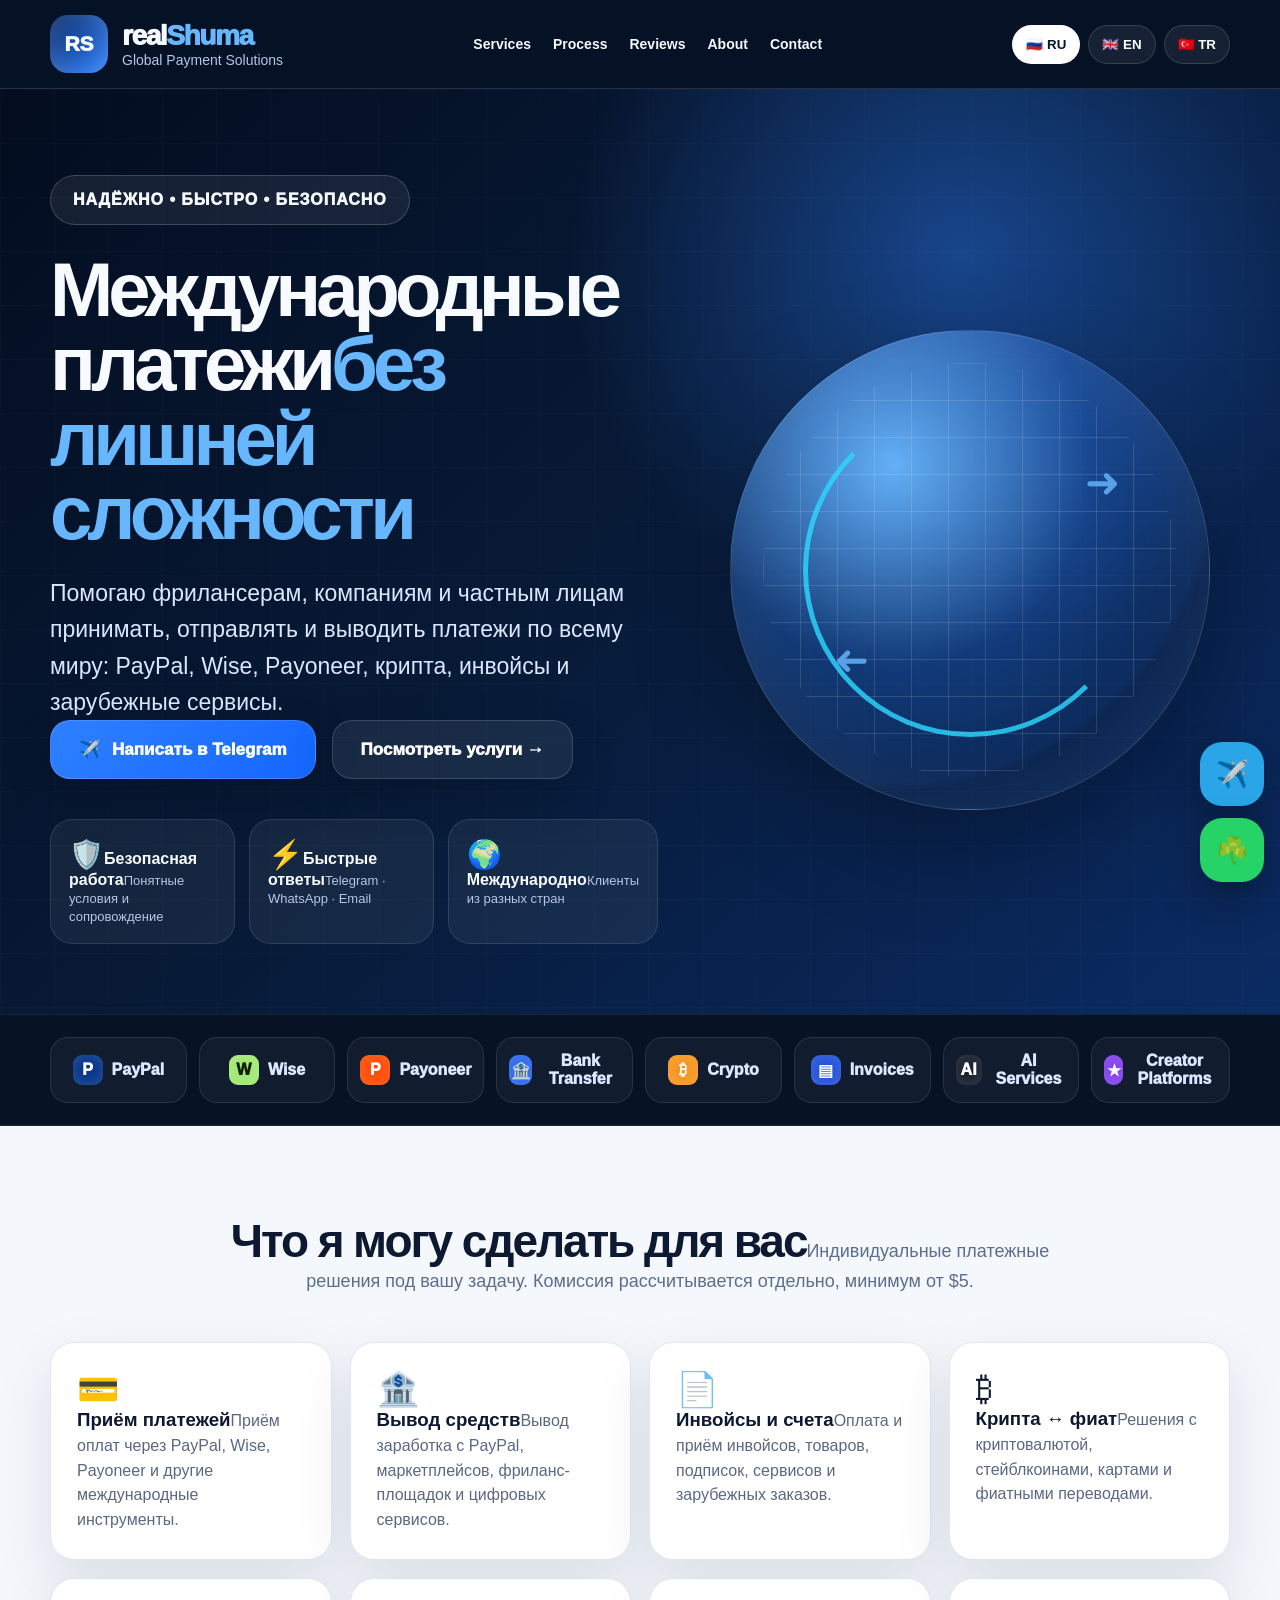
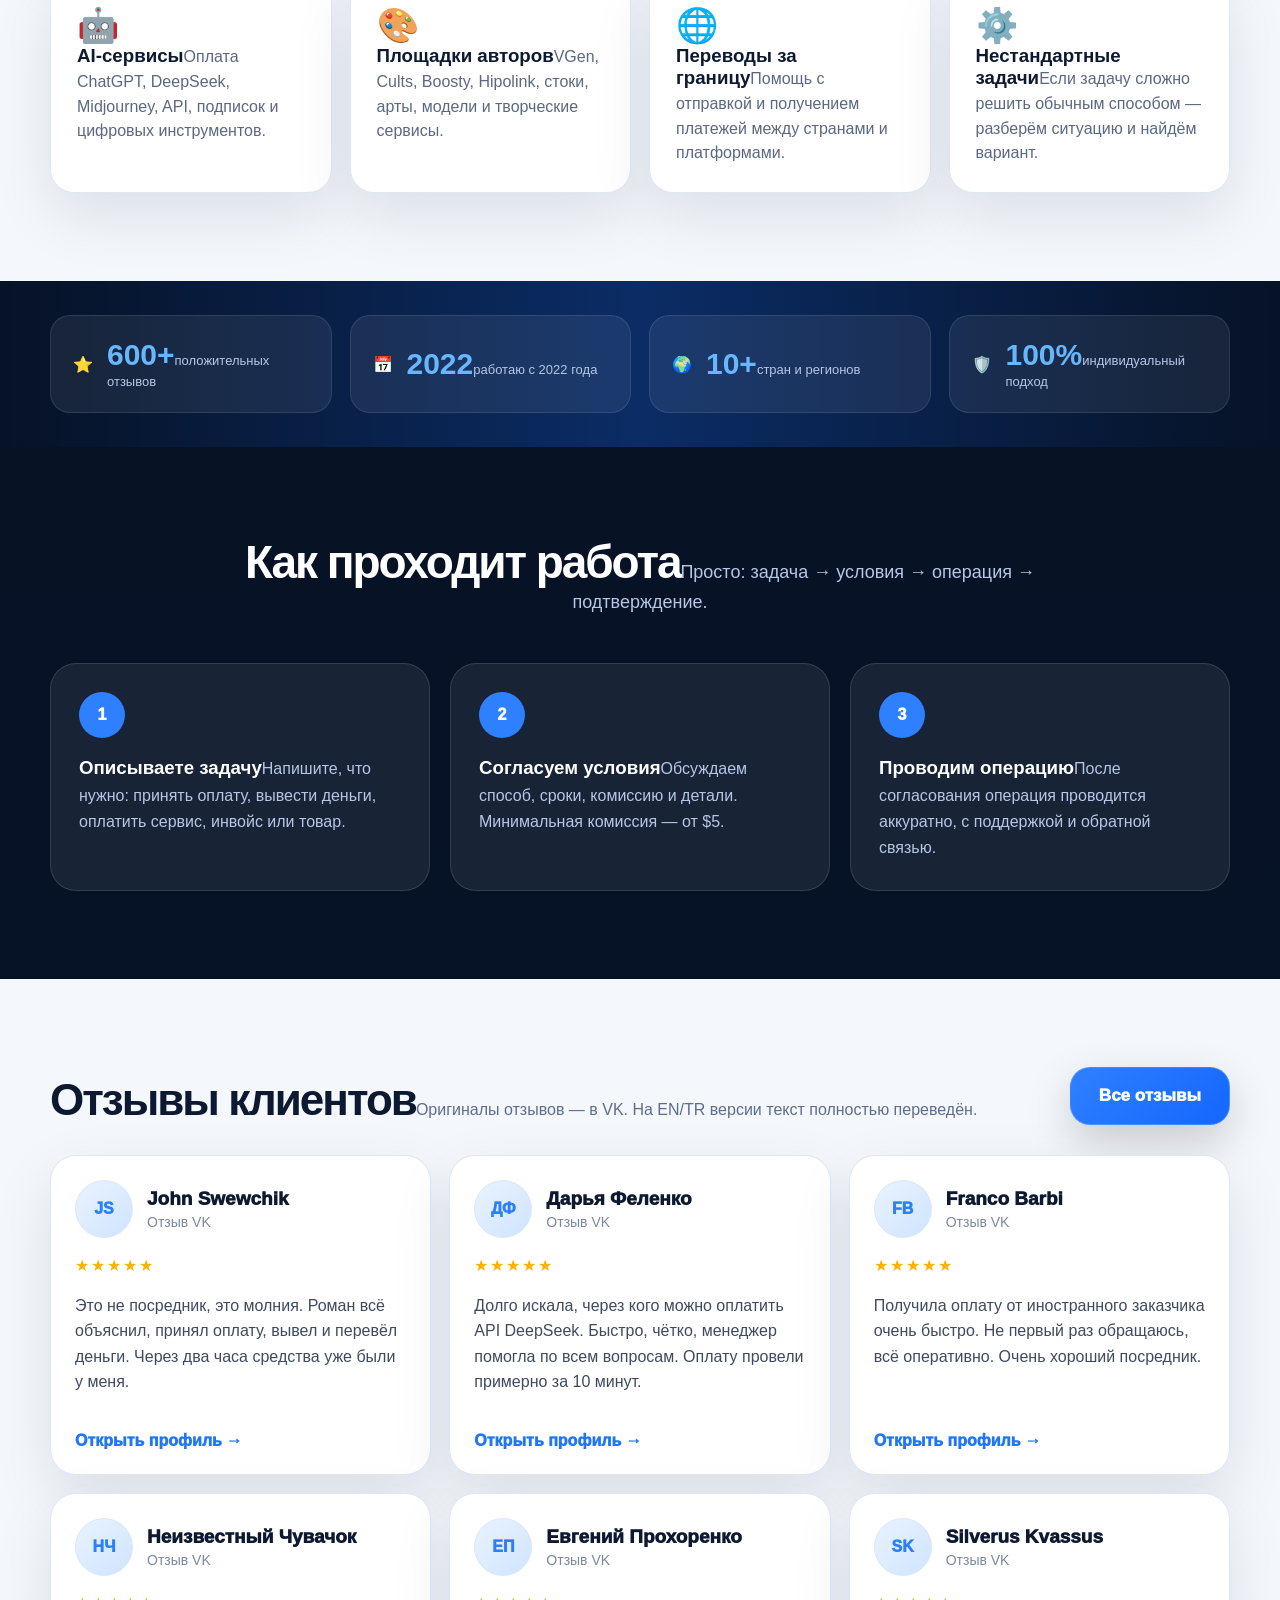
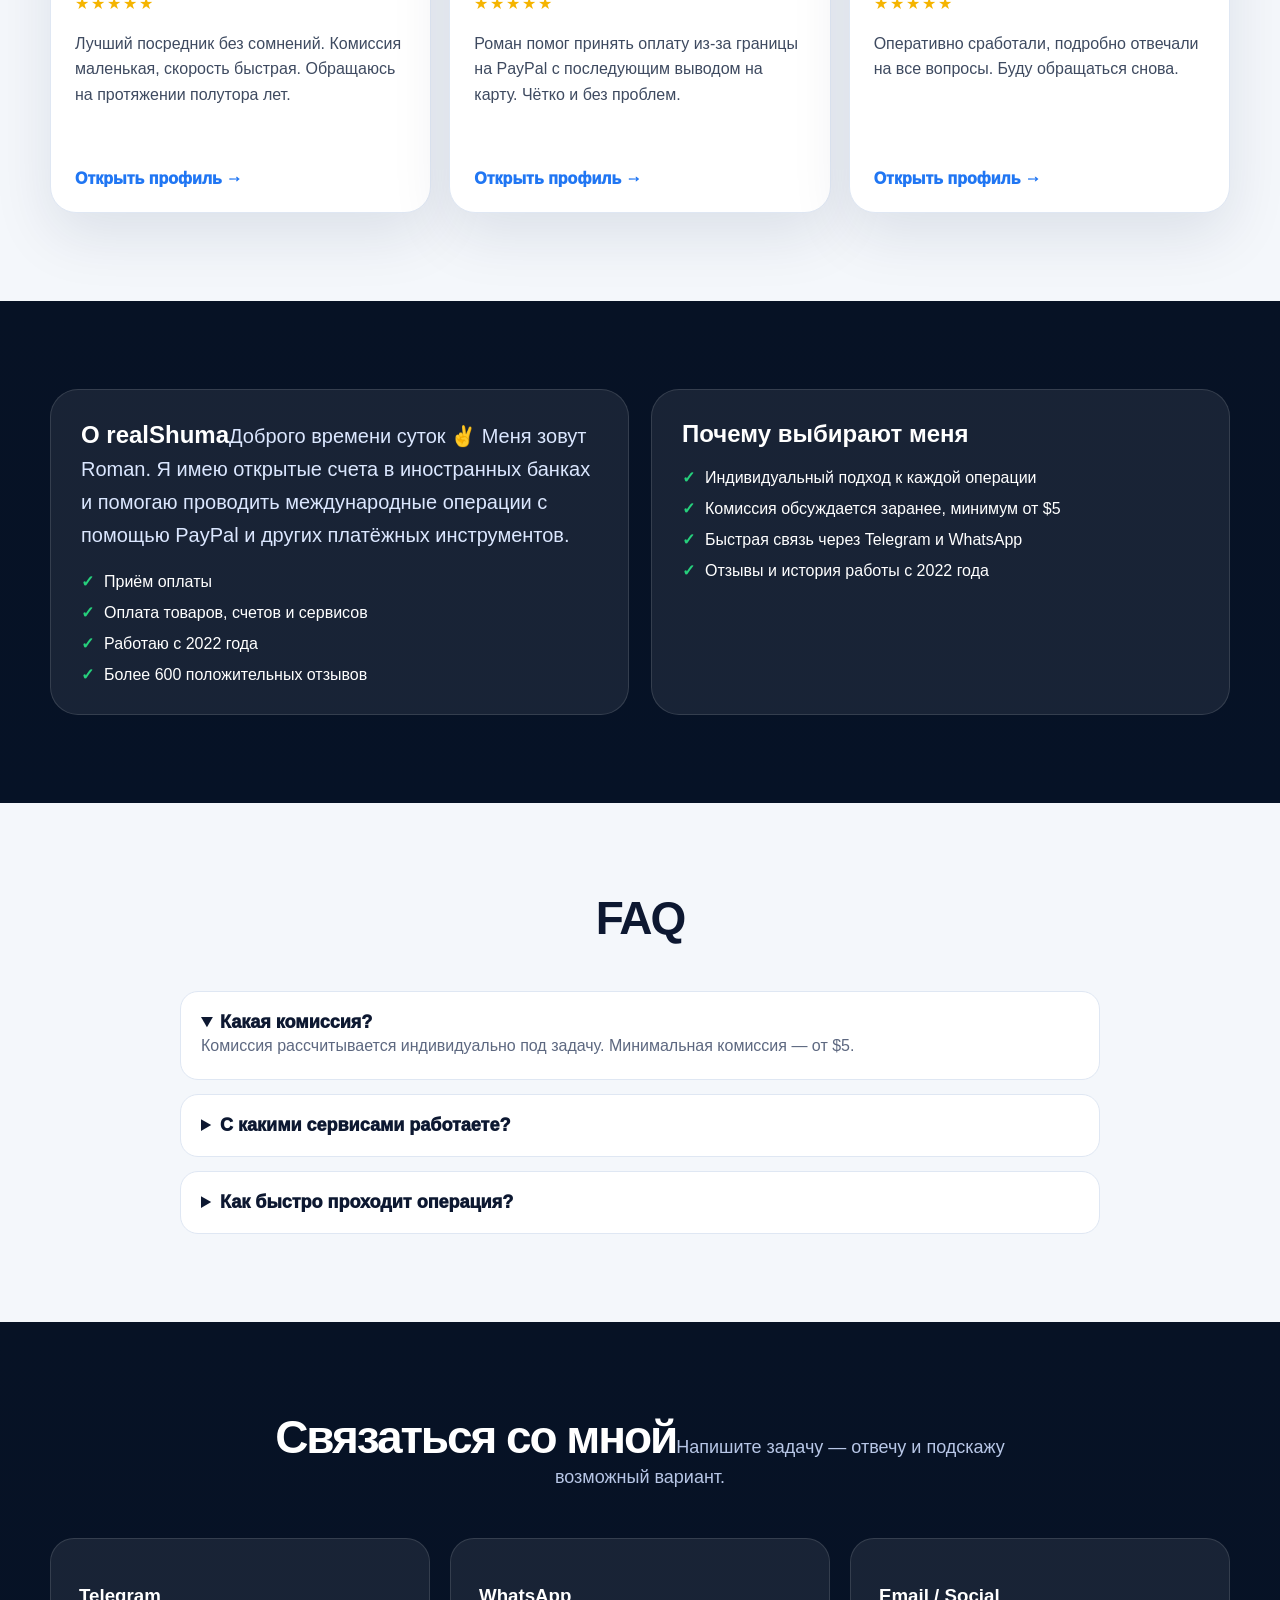
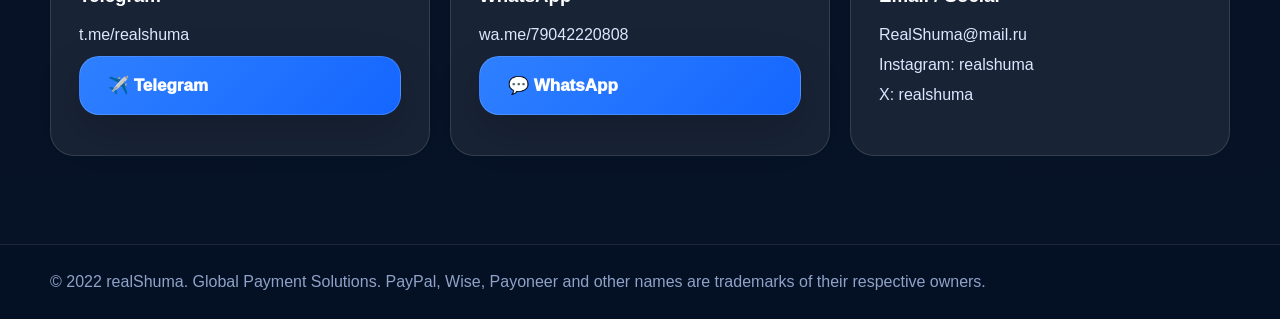
==== index.html @ 3354f441 "Update index.html" ====
<!DOCTYPE html>
<html lang="ru">
<head>
<meta charset="UTF-8">
<meta name="viewport" content="width=device-width, initial-scale=1.0">
<title>realShuma — Global Payment Solutions</title>
<meta name="description" content="realShuma — международные платежные решения: PayPal, Wise, Payoneer, крипта, инвойсы, оплата зарубежных сервисов и вывод средств. Работаю с 2022 года. 600+ отзывов.">
<meta name="keywords" content="PayPal посредник, вывод PayPal, PayPal Россия, PayPal СНГ, оплатить PayPal, Wise, Payoneer, realShuma, международные платежи">
<meta name="robots" content="index, follow">
<link rel="canonical" href="https://realshuma.com/">
<meta property="og:title" content="realShuma — Global Payment Solutions">
<meta property="og:description" content="PayPal, Wise, Payoneer, crypto, invoices and international digital payments. Since 2022. 600+ reviews.">
<meta property="og:type" content="website">
<meta property="og:url" content="https://realshuma.com/">
<meta name="theme-color" content="#061226">
<style>
:root{--bg:#061226;--bg2:#071a36;--blue:#2f80ff;--blue2:#67b7ff;--text:#f7fbff;--muted:#b7c6e6;--paper:#f4f7fb;--ink:#0d1831;--line:rgba(255,255,255,.13);--line2:#dfe7f3;--shadow:0 26px 90px rgba(0,0,0,.32);--max:1180px}
*{box-sizing:border-box}html{scroll-behavior:smooth}body{margin:0;font-family:Arial,Helvetica,sans-serif;background:var(--bg);color:var(--text)}a{text-decoration:none;color:inherit}.container{width:min(var(--max),calc(100% - 40px));margin:auto}
[data-lang]{display:none!important}body.lang-ru [data-lang=ru],body.lang-en [data-lang=en],body.lang-tr [data-lang=tr]{display:initial!important}
.site-header{position:sticky;top:0;z-index:20;background:rgba(6,18,38,.94);backdrop-filter:blur(18px);border-bottom:1px solid var(--line)}.nav{height:88px;display:flex;align-items:center;justify-content:space-between;gap:16px}.brand{display:flex;align-items:center;gap:14px}.mark{width:58px;height:58px;border-radius:18px;background:linear-gradient(135deg,#082a68,#2f80ff);display:grid;place-items:center;font-weight:950;font-size:21px;box-shadow:inset 0 0 24px rgba(255,255,255,.18)}.brand-name{font-size:28px;font-weight:950;letter-spacing:-.05em}.brand-name span{color:var(--blue2)}.brand-sub{font-size:14px;color:var(--muted)}.nav-links{display:flex;gap:22px;font-size:14px;font-weight:800}.nav-links a:hover{color:var(--blue2)}.lang{display:flex;gap:8px}.lang button{border:1px solid var(--line);background:rgba(255,255,255,.07);color:white;border-radius:999px;padding:11px 13px;font-weight:900;cursor:pointer}.lang button.active{background:white;color:#08142d}
.hero{position:relative;overflow:hidden;background:radial-gradient(circle at 75% 18%,rgba(47,128,255,.42),transparent 32%),linear-gradient(135deg,#040d20,#071a36 48%,#0a2b63)}.hero:before{content:"";position:absolute;inset:0;background-image:linear-gradient(rgba(255,255,255,.045) 1px,transparent 1px),linear-gradient(90deg,rgba(255,255,255,.045) 1px,transparent 1px);background-size:54px 54px;opacity:.45}.hero-grid{position:relative;display:grid;grid-template-columns:1.08fr .92fr;gap:54px;align-items:center;min-height:720px;padding:86px 0 70px}.pill{display:inline-flex;border:1px solid rgba(255,255,255,.18);background:rgba(255,255,255,.07);border-radius:999px;padding:15px 22px;font-weight:950;letter-spacing:.06em;text-transform:uppercase}.hero h1{font-size:76px;line-height:.98;letter-spacing:-.065em;margin:28px 0 24px}.accent{display:block;color:var(--blue2)}.lead{font-size:23px;line-height:1.58;color:#dce7ff;margin:0 0 34px;max-width:690px}.actions{display:flex;gap:16px;flex-wrap:wrap}.btn{display:inline-flex;align-items:center;justify-content:center;gap:12px;border-radius:20px;padding:18px 28px;font-weight:950;font-size:17px;border:1px solid rgba(255,255,255,.15);box-shadow:0 16px 44px rgba(0,0,0,.18)}.btn.primary{background:linear-gradient(135deg,#2f80ff,#1466ff);color:white}.btn.ghost{background:rgba(255,255,255,.07);color:white}.trust-row{display:grid;grid-template-columns:repeat(3,1fr);gap:14px;margin-top:40px}.trust{padding:18px;border-radius:22px;background:rgba(255,255,255,.06);border:1px solid rgba(255,255,255,.11)}.trust i{font-style:normal;font-size:28px}.trust b{display:block;margin:9px 0 4px}.trust span{font-size:13px;color:var(--muted)}
.hero-visual{position:relative;min-height:500px}.globe{position:absolute;right:20px;top:20px;width:480px;height:480px;border-radius:50%;background:radial-gradient(circle at 34% 28%,rgba(105,183,255,.95),rgba(47,128,255,.28) 43%,rgba(47,128,255,.08) 68%,transparent 70%);border:1px solid rgba(255,255,255,.16);box-shadow:inset 0 0 90px rgba(255,255,255,.08),0 34px 100px rgba(0,0,0,.28);animation:float 5s ease-in-out infinite}.globe:before{content:"";position:absolute;inset:32px;border-radius:50%;background-image:linear-gradient(rgba(255,255,255,.13) 1px,transparent 1px),linear-gradient(90deg,rgba(255,255,255,.13) 1px,transparent 1px);background-size:37px 37px;clip-path:circle(50%)}.orbit{position:absolute;inset:72px;border-radius:50%;border:5px solid transparent;border-bottom-color:#2dd7ff;border-left-color:#2dd7ff;opacity:.82;animation:spin 10s linear infinite}.orbit:before,.orbit:after{content:"➜";position:absolute;color:var(--blue2);font-size:42px}.orbit:before{right:12px;top:50px}.orbit:after{left:26px;bottom:45px;transform:rotate(180deg)}@keyframes float{50%{transform:translateY(-14px)}}@keyframes spin{to{transform:rotate(360deg)}}
.logo-strip{background:#071225;border-top:1px solid rgba(255,255,255,.08);border-bottom:1px solid rgba(255,255,255,.08)}.logos{display:grid;grid-template-columns:repeat(8,1fr);gap:12px;padding:22px 0}.logo-pill{border:1px solid rgba(255,255,255,.1);background:rgba(255,255,255,.045);border-radius:18px;padding:14px 12px;text-align:center;font-weight:950;color:#dbe8ff;display:flex;align-items:center;justify-content:center;gap:9px;min-height:58px}.svc-logo{width:30px;height:30px;border-radius:9px;display:grid;place-items:center;font-weight:950;font-size:16px;color:white;box-shadow:inset 0 0 18px rgba(255,255,255,.18)}.paypal{background:#003087}.wise{background:#9fe870;color:#10220b}.payoneer{background:#ff4800}.bank{background:#2563eb}.crypto{background:#f7931a}.invoice{background:#1d4ed8}.ai{background:#111827}.creator{background:#7c3aed}
.section{padding:88px 0;background:var(--paper);color:var(--ink)}.section.dark{background:linear-gradient(180deg,#071225,#061226);color:white}.head{text-align:center;max-width:820px;margin:0 auto 46px}.head h2{font-size:46px;letter-spacing:-.045em;margin:0 0 12px}.head p{font-size:18px;color:#5d6d8f;margin:0;line-height:1.55}.dark .head p{color:var(--muted)}.services{display:grid;grid-template-columns:repeat(4,1fr);gap:18px}.service{background:white;border:1px solid var(--line2);border-radius:24px;padding:26px;box-shadow:0 22px 60px rgba(12,30,70,.10)}.service .icon{font-size:34px}.service h3{margin:18px 0 10px}.service p{color:#5b6882;line-height:1.55;margin:0}
.stats{background:linear-gradient(90deg,#061226,#0b2c65,#061226);padding:34px 0}.stats-grid{display:grid;grid-template-columns:repeat(4,1fr);gap:18px}.stat{display:flex;gap:14px;align-items:center;border:1px solid rgba(255,255,255,.1);background:rgba(255,255,255,.07);border-radius:20px;padding:22px}.stat b{font-size:30px;color:var(--blue2)}.stat span{display:block;color:var(--muted);font-size:13px}
.process{display:grid;grid-template-columns:repeat(3,1fr);gap:20px}.dark-card{background:rgba(255,255,255,.075);border:1px solid rgba(255,255,255,.12);border-radius:26px;padding:28px}.dark-card p{color:var(--muted);line-height:1.65}.num{display:grid;place-items:center;width:46px;height:46px;border-radius:50%;background:var(--blue);font-weight:950;margin-bottom:18px}
.reviews-top{display:flex;justify-content:space-between;align-items:flex-end;gap:18px;margin-bottom:30px}.reviews-top h2{font-size:44px;margin:0;letter-spacing:-.045em}.reviews-top p{margin:8px 0 0;color:#5d6d8f}.reviews-grid{display:grid;grid-template-columns:repeat(3,1fr);gap:18px}.review{background:white;border:1px solid var(--line2);border-radius:26px;padding:24px;box-shadow:0 22px 60px rgba(12,30,70,.10);display:flex;flex-direction:column;min-height:320px}.review-top{display:flex;gap:14px;align-items:center}.avatar{width:58px;height:58px;border-radius:50%;background:linear-gradient(135deg,#eaf3ff,#cfe4ff);border:1px solid #dbe8fa;display:grid;place-items:center;color:#2b80f7;font-weight:950}.r-name{font-weight:950;font-size:19px}.r-source{color:#7b88a3;font-size:14px;margin-top:4px}.stars{color:#f5b400;letter-spacing:2px;margin:18px 0}.review p{color:#3e4a60;line-height:1.6;margin:0 0 20px;font-size:16px}.review a{margin-top:auto;color:#2076f3;font-weight:950}
.about-grid{display:grid;grid-template-columns:1fr 1fr;gap:22px}.about-card{background:rgba(255,255,255,.075);border:1px solid rgba(255,255,255,.12);border-radius:28px;padding:30px}.quote{font-size:20px;line-height:1.65;color:#dbe7ff}.checks{display:grid;gap:12px;margin-top:20px}.checks div:before{content:"✓";color:#26d07c;font-weight:950;margin-right:10px}.faq{display:grid;gap:14px;max-width:920px;margin:auto}.faq details{background:white;border:1px solid var(--line2);border-radius:18px;padding:20px}.faq summary{font-weight:950;font-size:18px;cursor:pointer}.faq p{color:#5d6880;line-height:1.62}.contact-grid{display:grid;grid-template-columns:repeat(3,1fr);gap:20px}.contact-card{background:rgba(255,255,255,.075);border:1px solid rgba(255,255,255,.12);border-radius:24px;padding:28px}.contact-card a{display:block;color:#dbe7ff;margin:12px 0}footer{background:#041024;border-top:1px solid rgba(255,255,255,.1);padding:28px 0;color:#90a2c7}.float{position:fixed;right:16px;bottom:18px;z-index:80;display:grid;gap:12px}.float a{width:64px;height:64px;border-radius:22px;display:grid;place-items:center;font-size:26px;box-shadow:0 18px 44px rgba(0,0,0,.32)}.float .tg{background:#2aa5e8}.float .wa{background:#25d366}
@media(max-width:1000px){.nav-links{display:none}.hero-grid{grid-template-columns:1fr;min-height:auto}.hero-visual{min-height:450px}.globe{left:50%;right:auto;transform:translateX(-50%);width:410px;height:410px}.logos{grid-template-columns:repeat(2,1fr)}.services{grid-template-columns:repeat(2,1fr)}.reviews-grid{grid-template-columns:repeat(2,1fr)}.stats-grid,.process,.about-grid,.contact-grid{grid-template-columns:1fr}}
@media(max-width:620px){.container{width:min(100% - 28px,var(--max))}.brand-name{font-size:24px}.brand-sub{font-size:13px}.mark{width:52px;height:52px}.lang button{padding:10px 9px}.hero h1{font-size:50px}.lead{font-size:20px}.actions{display:grid}.btn{width:100%}.trust-row{grid-template-columns:1fr}.hero-visual{min-height:380px}.globe{width:340px;height:340px}.services,.reviews-grid{grid-template-columns:1fr}.head h2,.reviews-top h2{font-size:36px}.reviews-top{display:block}.section{padding:66px 0}.float a{width:58px;height:58px}.logos{grid-template-columns:1fr}}
</style>
</head>
<body class="lang-ru">
<header class="site-header"><div class="container nav"><a class="brand" href="#home"><div class="mark">RS</div><div><div class="brand-name">real<span>Shuma</span></div><div class="brand-sub">Global Payment Solutions</div></div></a><nav class="nav-links"><a href="#services">Services</a><a href="#process">Process</a><a href="#reviews">Reviews</a><a href="#about">About</a><a href="#contact">Contact</a></nav><div class="lang"><button id="lang-ru" onclick="setLang('ru')">🇷🇺 RU</button><button id="lang-en" onclick="setLang('en')">🇬🇧 EN</button><button id="lang-tr" onclick="setLang('tr')">🇹🇷 TR</button></div></div></header>
<main id="home">
<section class="hero"><div class="container hero-grid"><div><div class="pill"><span data-lang="ru">Надёжно • быстро • безопасно</span><span data-lang="en">Reliable • fast • secure</span><span data-lang="tr">Güvenilir • hızlı • güvenli</span></div><h1><span data-lang="ru">Международные платежи</span><span data-lang="en">Global payments</span><span data-lang="tr">Global ödemeler</span><span class="accent" data-lang="ru">без лишней сложности</span><span class="accent" data-lang="en">made simple</span><span class="accent" data-lang="tr">daha kolay</span></h1><p class="lead" data-lang="ru">Помогаю фрилансерам, компаниям и частным лицам принимать, отправлять и выводить платежи по всему миру: PayPal, Wise, Payoneer, крипта, инвойсы и зарубежные сервисы.</p><p class="lead" data-lang="en">I help freelancers, businesses and individuals receive, send and withdraw payments worldwide: PayPal, Wise, Payoneer, crypto, invoices and international digital services.</p><p class="lead" data-lang="tr">Freelancerlar, şirketler ve bireyler için global ödeme çözümleri: PayPal, Wise, Payoneer, kripto, faturalar ve uluslararası servisler.</p><div class="actions"><a class="btn primary" href="https://t.me/realshuma" target="_blank">✈️ <span data-lang="ru">Написать в Telegram</span><span data-lang="en">Contact on Telegram</span><span data-lang="tr">Telegram ile yaz</span></a><a class="btn ghost" href="#services"><span data-lang="ru">Посмотреть услуги →</span><span data-lang="en">View services →</span><span data-lang="tr">Hizmetleri gör →</span></a></div><div class="trust-row"><div class="trust"><i>🛡️</i><b data-lang="ru">Безопасная работа</b><b data-lang="en">Secure workflow</b><b data-lang="tr">Güvenli süreç</b><span data-lang="ru">Понятные условия и сопровождение</span><span data-lang="en">Clear terms and reliable communication</span><span data-lang="tr">Net şartlar ve güvenilir iletişim</span></div><div class="trust"><i>⚡</i><b data-lang="ru">Быстрые ответы</b><b data-lang="en">Fast replies</b><b data-lang="tr">Hızlı yanıt</b><span>Telegram · WhatsApp · Email</span></div><div class="trust"><i>🌍</i><b data-lang="ru">Международно</b><b data-lang="en">Worldwide</b><b data-lang="tr">Global</b><span data-lang="ru">Клиенты из разных стран</span><span data-lang="en">Clients from different countries</span><span data-lang="tr">Farklı ülkelerden müşteriler</span></div></div></div><div class="hero-visual"><div class="globe"><div class="orbit"></div></div></div></div></section>
<section class="logo-strip"><div class="container logos"><div class="logo-pill"><span class="svc-logo paypal">P</span>PayPal</div><div class="logo-pill"><span class="svc-logo wise">W</span>Wise</div><div class="logo-pill"><span class="svc-logo payoneer">P</span>Payoneer</div><div class="logo-pill"><span class="svc-logo bank">🏦</span>Bank Transfer</div><div class="logo-pill"><span class="svc-logo crypto">₿</span>Crypto</div><div class="logo-pill"><span class="svc-logo invoice">▤</span>Invoices</div><div class="logo-pill"><span class="svc-logo ai">AI</span>AI Services</div><div class="logo-pill"><span class="svc-logo creator">★</span>Creator Platforms</div></div></section>
<section class="section" id="services"><div class="container"><div class="head"><h2 data-lang="ru">Что я могу сделать для вас</h2><h2 data-lang="en">What I can do for you</h2><h2 data-lang="tr">Sizin için neler yapabilirim</h2><p data-lang="ru">Индивидуальные платежные решения под вашу задачу. Комиссия рассчитывается отдельно, минимум от $5.</p><p data-lang="en">Custom payment solutions for your task. The fee is individual, minimum from $5.</p><p data-lang="tr">İhtiyacınıza göre ödeme çözümleri. Komisyon kişisel, minimum $5.</p></div><div class="services">
<div class="service"><div class="icon">💳</div><h3 data-lang="ru">Приём платежей</h3><h3 data-lang="en">Receive payments</h3><h3 data-lang="tr">Ödeme alma</h3><p data-lang="ru">Приём оплат через PayPal, Wise, Payoneer и другие международные инструменты.</p><p data-lang="en">Receive payments via PayPal, Wise, Payoneer and other international tools.</p><p data-lang="tr">PayPal, Wise, Payoneer ve diğer uluslararası araçlarla ödeme alma.</p></div>
<div class="service"><div class="icon">🏦</div><h3 data-lang="ru">Вывод средств</h3><h3 data-lang="en">Withdraw funds</h3><h3 data-lang="tr">Para çekme</h3><p data-lang="ru">Вывод заработка с PayPal, маркетплейсов, фриланс-площадок и цифровых сервисов.</p><p data-lang="en">Withdraw funds from PayPal, marketplaces, freelance platforms and digital services.</p><p data-lang="tr">PayPal, pazar yerleri, freelance platformları ve dijital servislerden para çekme.</p></div>
<div class="service"><div class="icon">📄</div><h3 data-lang="ru">Инвойсы и счета</h3><h3 data-lang="en">Invoices</h3><h3 data-lang="tr">Faturalar</h3><p data-lang="ru">Оплата и приём инвойсов, товаров, подписок, сервисов и зарубежных заказов.</p><p data-lang="en">Pay and receive invoices, goods, subscriptions, services and foreign orders.</p><p data-lang="tr">Fatura, ürün, abonelik, servis ve yurtdışı sipariş ödemeleri.</p></div>
<div class="service"><div class="icon">₿</div><h3 data-lang="ru">Крипта ↔ фиат</h3><h3 data-lang="en">Crypto ↔ fiat</h3><h3 data-lang="tr">Kripto ↔ fiat</h3><p data-lang="ru">Решения с криптовалютой, стейблкоинами, картами и фиатными переводами.</p><p data-lang="en">Solutions with crypto, stablecoins, cards and fiat transfers.</p><p data-lang="tr">Kripto, stablecoin, kart ve fiat transfer çözümleri.</p></div>
<div class="service"><div class="icon">🤖</div><h3 data-lang="ru">AI-сервисы</h3><h3 data-lang="en">AI services</h3><h3 data-lang="tr">AI servisleri</h3><p data-lang="ru">Оплата ChatGPT, DeepSeek, Midjourney, API, подписок и цифровых инструментов.</p><p data-lang="en">Payments for ChatGPT, DeepSeek, Midjourney, APIs, subscriptions and digital tools.</p><p data-lang="tr">ChatGPT, DeepSeek, Midjourney, API ve dijital abonelik ödemeleri.</p></div>
<div class="service"><div class="icon">🎨</div><h3 data-lang="ru">Площадки авторов</h3><h3 data-lang="en">Creator platforms</h3><h3 data-lang="tr">İçerik platformları</h3><p data-lang="ru">VGen, Cults, Boosty, Hipolink, стоки, арты, модели и творческие сервисы.</p><p data-lang="en">VGen, Cults, Boosty, Hipolink, stock platforms, art, models and creator services.</p><p data-lang="tr">VGen, Cults, Boosty, Hipolink, stok, sanat ve içerik platformları.</p></div>
<div class="service"><div class="icon">🌐</div><h3 data-lang="ru">Переводы за границу</h3><h3 data-lang="en">Cross-border transfers</h3><h3 data-lang="tr">Uluslararası transfer</h3><p data-lang="ru">Помощь с отправкой и получением платежей между странами и платформами.</p><p data-lang="en">Help sending and receiving payments between countries and platforms.</p><p data-lang="tr">Ülkeler ve platformlar arasında ödeme gönderme ve alma desteği.</p></div>
<div class="service"><div class="icon">⚙️</div><h3 data-lang="ru">Нестандартные задачи</h3><h3 data-lang="en">Custom tasks</h3><h3 data-lang="tr">Özel işler</h3><p data-lang="ru">Если задачу сложно решить обычным способом — разберём ситуацию и найдём вариант.</p><p data-lang="en">If the task is not standard, we review the situation and find a suitable option.</p><p data-lang="tr">Standart olmayan durumları inceler ve uygun çözüm buluruz.</p></div>
</div></div></section>
<section class="stats"><div class="container stats-grid"><div class="stat">⭐<div><b>600+</b><span data-lang="ru">положительных отзывов</span><span data-lang="en">positive reviews</span><span data-lang="tr">olumlu yorum</span></div></div><div class="stat">📅<div><b>2022</b><span data-lang="ru">работаю с 2022 года</span><span data-lang="en">working since 2022</span><span data-lang="tr">2022'den beri</span></div></div><div class="stat">🌍<div><b>10+</b><span data-lang="ru">стран и регионов</span><span data-lang="en">countries and regions</span><span data-lang="tr">ülke ve bölge</span></div></div><div class="stat">🛡️<div><b>100%</b><span data-lang="ru">индивидуальный подход</span><span data-lang="en">individual approach</span><span data-lang="tr">kişisel yaklaşım</span></div></div></div></section>
<section class="section dark" id="process"><div class="container"><div class="head"><h2 data-lang="ru">Как проходит работа</h2><h2 data-lang="en">How it works</h2><h2 data-lang="tr">Nasıl çalışır</h2><p data-lang="ru">Просто: задача → условия → операция → подтверждение.</p><p data-lang="en">Simple: task → terms → operation → confirmation.</p><p data-lang="tr">Basit: ihtiyaç → şartlar → işlem → onay.</p></div><div class="process"><div class="dark-card"><div class="num">1</div><h3 data-lang="ru">Описываете задачу</h3><h3 data-lang="en">Describe the task</h3><h3 data-lang="tr">İhtiyacı anlatın</h3><p data-lang="ru">Напишите, что нужно: принять оплату, вывести деньги, оплатить сервис, инвойс или товар.</p><p data-lang="en">Tell what you need: receive payment, withdraw funds, pay for a service, invoice or product.</p><p data-lang="tr">Ödeme alma, para çekme, servis, fatura veya ürün ödeme ihtiyacınızı yazın.</p></div><div class="dark-card"><div class="num">2</div><h3 data-lang="ru">Согласуем условия</h3><h3 data-lang="en">Agree on terms</h3><h3 data-lang="tr">Şartları netleştirelim</h3><p data-lang="ru">Обсуждаем способ, сроки, комиссию и детали. Минимальная комиссия — от $5.</p><p data-lang="en">We discuss the method, timing, fee and details. Minimum fee starts from $5.</p><p data-lang="tr">Yöntem, süre, komisyon ve detaylar konuşulur. Minimum komisyon $5.</p></div><div class="dark-card"><div class="num">3</div><h3 data-lang="ru">Проводим операцию</h3><h3 data-lang="en">Complete the operation</h3><h3 data-lang="tr">İşlem tamamlanır</h3><p data-lang="ru">После согласования операция проводится аккуратно, с поддержкой и обратной связью.</p><p data-lang="en">After confirmation, the operation is completed carefully with support and updates.</p><p data-lang="tr">Onaydan sonra işlem destek ve bilgilendirme ile tamamlanır.</p></div></div></div></section>
<section class="section" id="reviews"><div class="container"><div class="reviews-top"><div><h2 data-lang="ru">Отзывы клиентов</h2><h2 data-lang="en">Client reviews</h2><h2 data-lang="tr">Müşteri yorumları</h2><p data-lang="ru">Оригиналы отзывов — в VK. На EN/TR версии текст полностью переведён.</p><p data-lang="en">Original reviews are on VK. The text is fully translated here.</p><p data-lang="tr">Orijinal yorumlar VK'da. Metin burada tamamen çevrilmiştir.</p></div><a class="btn primary" href="https://vk.ru/wall238360364_2827" target="_blank"><span data-lang="ru">Все отзывы</span><span data-lang="en">All reviews</span><span data-lang="tr">Tüm yorumlar</span></a></div><div class="reviews-grid">
<article class="review"><div class="review-top"><div class="avatar">JS</div><div><div class="r-name">John Swewchik</div><div class="r-source"><span data-lang="ru">Отзыв VK</span><span data-lang="en">VK review</span><span data-lang="tr">VK yorumu</span></div></div></div><div class="stars">★★★★★</div><p data-lang="ru">Это не посредник, это молния. Роман всё объяснил, принял оплату, вывел и перевёл деньги. Через два часа средства уже были у меня.</p><p data-lang="en">This is not just a payment partner — this is lightning-fast. Roman explained everything, received the payment, withdrew it and transferred the money. In two hours the funds were already with me.</p><p data-lang="tr">Bu sadece bir ödeme aracısı değil — gerçekten yıldırım gibi hızlı. Roman her şeyi açıkladı, ödemeyi aldı, çekti ve gönderdi. İki saat içinde para bendeydi.</p><a href="https://vk.ru/suwawowudattu" target="_blank"><span data-lang="ru">Открыть профиль →</span><span data-lang="en">Open profile →</span><span data-lang="tr">Profili aç →</span></a></article>
<article class="review"><div class="review-top"><div class="avatar">ДФ</div><div><div class="r-name">Дарья Феленко</div><div class="r-source"><span data-lang="ru">Отзыв VK</span><span data-lang="en">VK review</span><span data-lang="tr">VK yorumu</span></div></div></div><div class="stars">★★★★★</div><p data-lang="ru">Долго искала, через кого можно оплатить API DeepSeek. Быстро, чётко, менеджер помогла по всем вопросам. Оплату провели примерно за 10 минут.</p><p data-lang="en">I had been looking for someone who could help pay for the DeepSeek API. Everything was fast and clear, and the manager helped with every question. The payment took about 10 minutes.</p><p data-lang="tr">DeepSeek API ödemesi için uzun süre çözüm aradım. Her şey hızlı ve netti, yönetici tüm sorularda yardımcı oldu. Ödeme yaklaşık 10 dakika sürdü.</p><a href="https://vk.ru/filinbro" target="_blank"><span data-lang="ru">Открыть профиль →</span><span data-lang="en">Open profile →</span><span data-lang="tr">Profili aç →</span></a></article>
<article class="review"><div class="review-top"><div class="avatar">FB</div><div><div class="r-name">Franco Barbi</div><div class="r-source"><span data-lang="ru">Отзыв VK</span><span data-lang="en">VK review</span><span data-lang="tr">VK yorumu</span></div></div></div><div class="stars">★★★★★</div><p data-lang="ru">Получила оплату от иностранного заказчика очень быстро. Не первый раз обращаюсь, всё оперативно. Очень хороший посредник.</p><p data-lang="en">I received a payment from a foreign client very quickly. It is not my first time working with Roman — everything is always fast and professional.</p><p data-lang="tr">Yabancı müşteriden ödemeyi çok hızlı aldım. Roman ile ilk kez çalışmıyorum — her şey her zaman hızlı ve profesyonel.</p><a href="https://vk.ru/leviackerman_01" target="_blank"><span data-lang="ru">Открыть профиль →</span><span data-lang="en">Open profile →</span><span data-lang="tr">Profili aç →</span></a></article>
<article class="review"><div class="review-top"><div class="avatar">НЧ</div><div><div class="r-name">Неизвестный Чувачок</div><div class="r-source"><span data-lang="ru">Отзыв VK</span><span data-lang="en">VK review</span><span data-lang="tr">VK yorumu</span></div></div></div><div class="stars">★★★★★</div><p data-lang="ru">Лучший посредник без сомнений. Комиссия маленькая, скорость быстрая. Обращаюсь на протяжении полутора лет.</p><p data-lang="en">The best payment partner, no doubt. The fee is low and the speed is fast. I have been using this service for about a year and a half.</p><p data-lang="tr">Şüphesiz en iyi ödeme partneri. Komisyon düşük, işlem hızlı. Yaklaşık bir buçuk yıldır bu hizmeti kullanıyorum.</p><a href="https://vk.ru/danilukos" target="_blank"><span data-lang="ru">Открыть профиль →</span><span data-lang="en">Open profile →</span><span data-lang="tr">Profili aç →</span></a></article>
<article class="review"><div class="review-top"><div class="avatar">ЕП</div><div><div class="r-name">Евгений Прохоренко</div><div class="r-source"><span data-lang="ru">Отзыв VK</span><span data-lang="en">VK review</span><span data-lang="tr">VK yorumu</span></div></div></div><div class="stars">★★★★★</div><p data-lang="ru">Роман помог принять оплату из-за границы на PayPal с последующим выводом на карту. Чётко и без проблем.</p><p data-lang="en">Roman helped me receive a PayPal payment from abroad and then withdraw it to a card. Everything was clear and without any problems.</p><p data-lang="tr">Roman, yurtdışından PayPal ödemesi alıp karta çekmeme yardımcı oldu. Her şey net ve sorunsuzdu.</p><a href="https://vk.ru/mr.prohorgmail" target="_blank"><span data-lang="ru">Открыть профиль →</span><span data-lang="en">Open profile →</span><span data-lang="tr">Profili aç →</span></a></article>
<article class="review"><div class="review-top"><div class="avatar">SK</div><div><div class="r-name">Silverus Kvassus</div><div class="r-source"><span data-lang="ru">Отзыв VK</span><span data-lang="en">VK review</span><span data-lang="tr">VK yorumu</span></div></div></div><div class="stars">★★★★★</div><p data-lang="ru">Оперативно сработали, подробно отвечали на все вопросы. Буду обращаться снова.</p><p data-lang="en">Very fast work, with detailed answers to all questions. I will definitely come back again.</p><p data-lang="tr">Çok hızlı çalıştılar ve tüm soruları detaylı yanıtladılar. Kesinlikle tekrar başvuracağım.</p><a href="https://vk.ru/kvassus" target="_blank"><span data-lang="ru">Открыть профиль →</span><span data-lang="en">Open profile →</span><span data-lang="tr">Profili aç →</span></a></article>
</div></div></section>
<section class="section dark" id="about"><div class="container about-grid"><div class="about-card"><h2 data-lang="ru">О realShuma</h2><h2 data-lang="en">About realShuma</h2><h2 data-lang="tr">realShuma hakkında</h2><p class="quote" data-lang="ru">Доброго времени суток ✌️ Меня зовут Roman. Я имею открытые счета в иностранных банках и помогаю проводить международные операции с помощью PayPal и других платёжных инструментов.</p><p class="quote" data-lang="en">My name is Roman. I work with international payment tools and help clients receive, send and withdraw payments through PayPal and other platforms.</p><p class="quote" data-lang="tr">Ben Roman. Uluslararası ödeme araçlarıyla çalışıyorum ve müşterilerin PayPal ve diğer platformlar üzerinden ödeme almasına, göndermesine ve çekmesine yardımcı oluyorum.</p><div class="checks"><div data-lang="ru">Приём оплаты</div><div data-lang="en">Receiving payments</div><div data-lang="tr">Ödeme alma</div><div data-lang="ru">Оплата товаров, счетов и сервисов</div><div data-lang="en">Paying goods, invoices and services</div><div data-lang="tr">Ürün, fatura ve servis ödemeleri</div><div data-lang="ru">Работаю с 2022 года</div><div data-lang="en">Working since 2022</div><div data-lang="tr">2022'den beri çalışıyorum</div><div data-lang="ru">Более 600 положительных отзывов</div><div data-lang="en">More than 600 positive reviews</div><div data-lang="tr">600'den fazla olumlu yorum</div></div></div><div class="about-card"><h2 data-lang="ru">Почему выбирают меня</h2><h2 data-lang="en">Why clients choose me</h2><h2 data-lang="tr">Neden beni seçiyorlar</h2><div class="checks"><div data-lang="ru">Индивидуальный подход к каждой операции</div><div data-lang="en">Individual approach to every operation</div><div data-lang="tr">Her işlem için kişisel yaklaşım</div><div data-lang="ru">Комиссия обсуждается заранее, минимум от $5</div><div data-lang="en">Fee is discussed in advance, minimum from $5</div><div data-lang="tr">Komisyon önceden konuşulur, minimum $5</div><div data-lang="ru">Быстрая связь через Telegram и WhatsApp</div><div data-lang="en">Fast communication via Telegram and WhatsApp</div><div data-lang="tr">Telegram ve WhatsApp ile hızlı iletişim</div><div data-lang="ru">Отзывы и история работы с 2022 года</div><div data-lang="en">Reviews and work history since 2022</div><div data-lang="tr">2022'den beri yorumlar ve iş geçmişi</div></div></div></div></section>
<section class="section" id="faq"><div class="container"><div class="head"><h2>FAQ</h2></div><div class="faq"><details open><summary><span data-lang="ru">Какая комиссия?</span><span data-lang="en">What is the fee?</span><span data-lang="tr">Komisyon ne kadar?</span></summary><p data-lang="ru">Комиссия рассчитывается индивидуально под задачу. Минимальная комиссия — от $5.</p><p data-lang="en">The fee is calculated individually. Minimum fee starts from $5.</p><p data-lang="tr">Komisyon işleme göre hesaplanır. Minimum $5.</p></details><details><summary><span data-lang="ru">С какими сервисами работаете?</span><span data-lang="en">Which services do you work with?</span><span data-lang="tr">Hangi servislerle çalışıyorsunuz?</span></summary><p data-lang="ru">PayPal, Wise, Payoneer, крипта, инвойсы, AI-сервисы, API, маркетплейсы, VGen, Cults и другие зарубежные платформы.</p><p data-lang="en">PayPal, Wise, Payoneer, crypto, invoices, AI services, APIs, marketplaces, VGen, Cults and other international platforms.</p><p data-lang="tr">PayPal, Wise, Payoneer, kripto, faturalar, AI servisleri, API, pazar yerleri, VGen, Cults ve diğer platformlar.</p></details><details><summary><span data-lang="ru">Как быстро проходит операция?</span><span data-lang="en">How fast is the operation?</span><span data-lang="tr">İşlem ne kadar hızlı?</span></summary><p data-lang="ru">Зависит от сервиса, суммы, страны и способа оплаты. Простые операции могут проходить быстро, сложные требуют проверки деталей.</p><p data-lang="en">It depends on the service, amount, country and payment method. Simple operations can be fast, complex ones need checks.</p><p data-lang="tr">Servis, tutar, ülke ve ödeme yöntemine bağlıdır. Basit işlemler hızlı olabilir, karmaşık işlemler kontrol gerektirir.</p></details></div></div></section>
<section class="section dark" id="contact"><div class="container"><div class="head"><h2 data-lang="ru">Связаться со мной</h2><h2 data-lang="en">Contact me</h2><h2 data-lang="tr">Benimle iletişim</h2><p data-lang="ru">Напишите задачу — отвечу и подскажу возможный вариант.</p><p data-lang="en">Send your task — I will reply and suggest a possible solution.</p><p data-lang="tr">İhtiyacınızı yazın — cevap verip çözüm önereceğim.</p></div><div class="contact-grid"><div class="contact-card"><h3>Telegram</h3><a href="https://t.me/realshuma" target="_blank">t.me/realshuma</a><a class="btn primary" href="https://t.me/realshuma" target="_blank">✈️ Telegram</a></div><div class="contact-card"><h3>WhatsApp</h3><a href="https://wa.me/79042220808" target="_blank">wa.me/79042220808</a><a class="btn primary" href="https://wa.me/79042220808" target="_blank">💬 WhatsApp</a></div><div class="contact-card"><h3>Email / Social</h3><a href="mailto:RealShuma@mail.ru">RealShuma@mail.ru</a><a href="https://instagram.com/realshuma" target="_blank">Instagram: realshuma</a><a href="https://x.com/realshuma" target="_blank">X: realshuma</a></div></div></div></section>
</main>
<div class="float"><a class="tg" href="https://t.me/realshuma" target="_blank">✈️</a><a class="wa" href="https://wa.me/79042220808" target="_blank">☘️</a></div>
<footer><div class="container">© 2022 realShuma. Global Payment Solutions. PayPal, Wise, Payoneer and other names are trademarks of their respective owners.</div></footer>
<script>
function setLang(lang){document.body.className='lang-'+lang;['ru','en','tr'].forEach(l=>{let e=document.getElementById('lang-'+l);if(e)e.classList.toggle('active',l===lang)});try{localStorage.setItem('realshuma_lang',lang)}catch(e){}document.documentElement.lang=lang}
setLang(localStorage.getItem('realshuma_lang')||'ru');
</script>
</body>
</html>
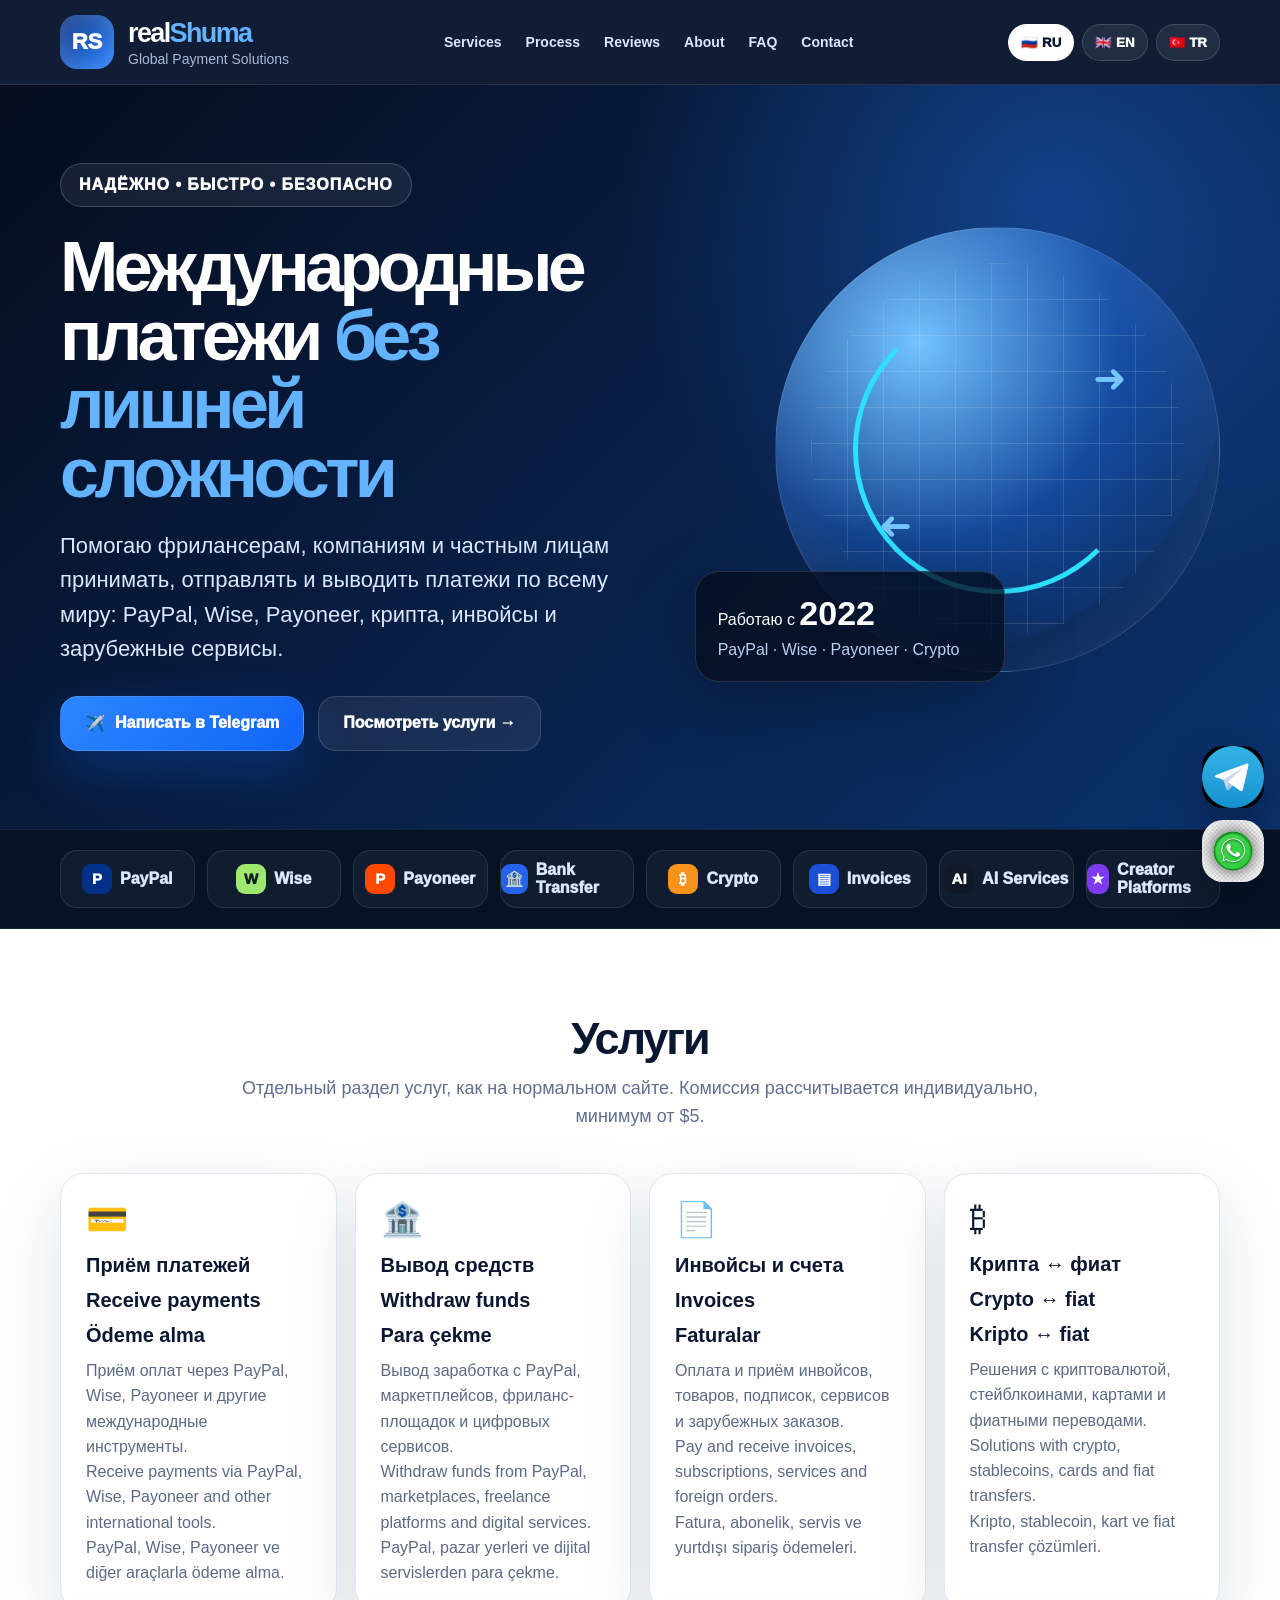
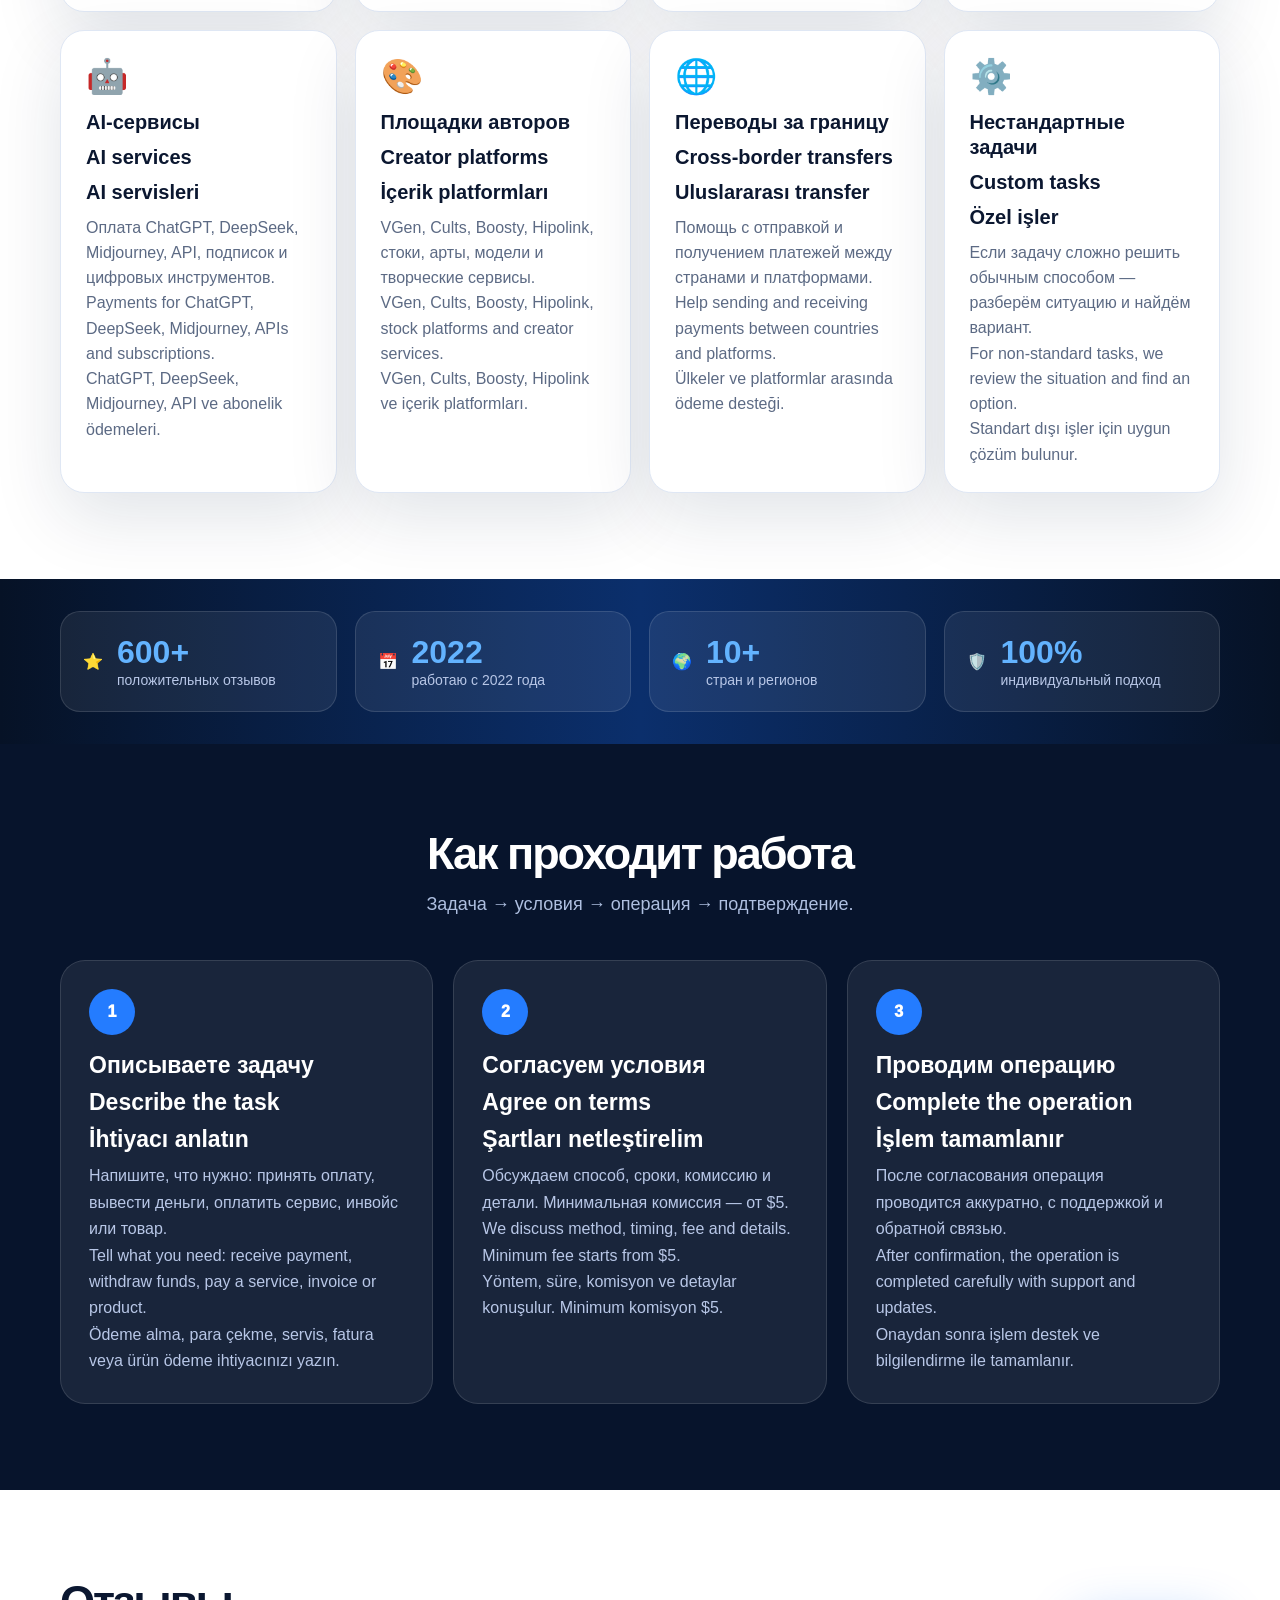
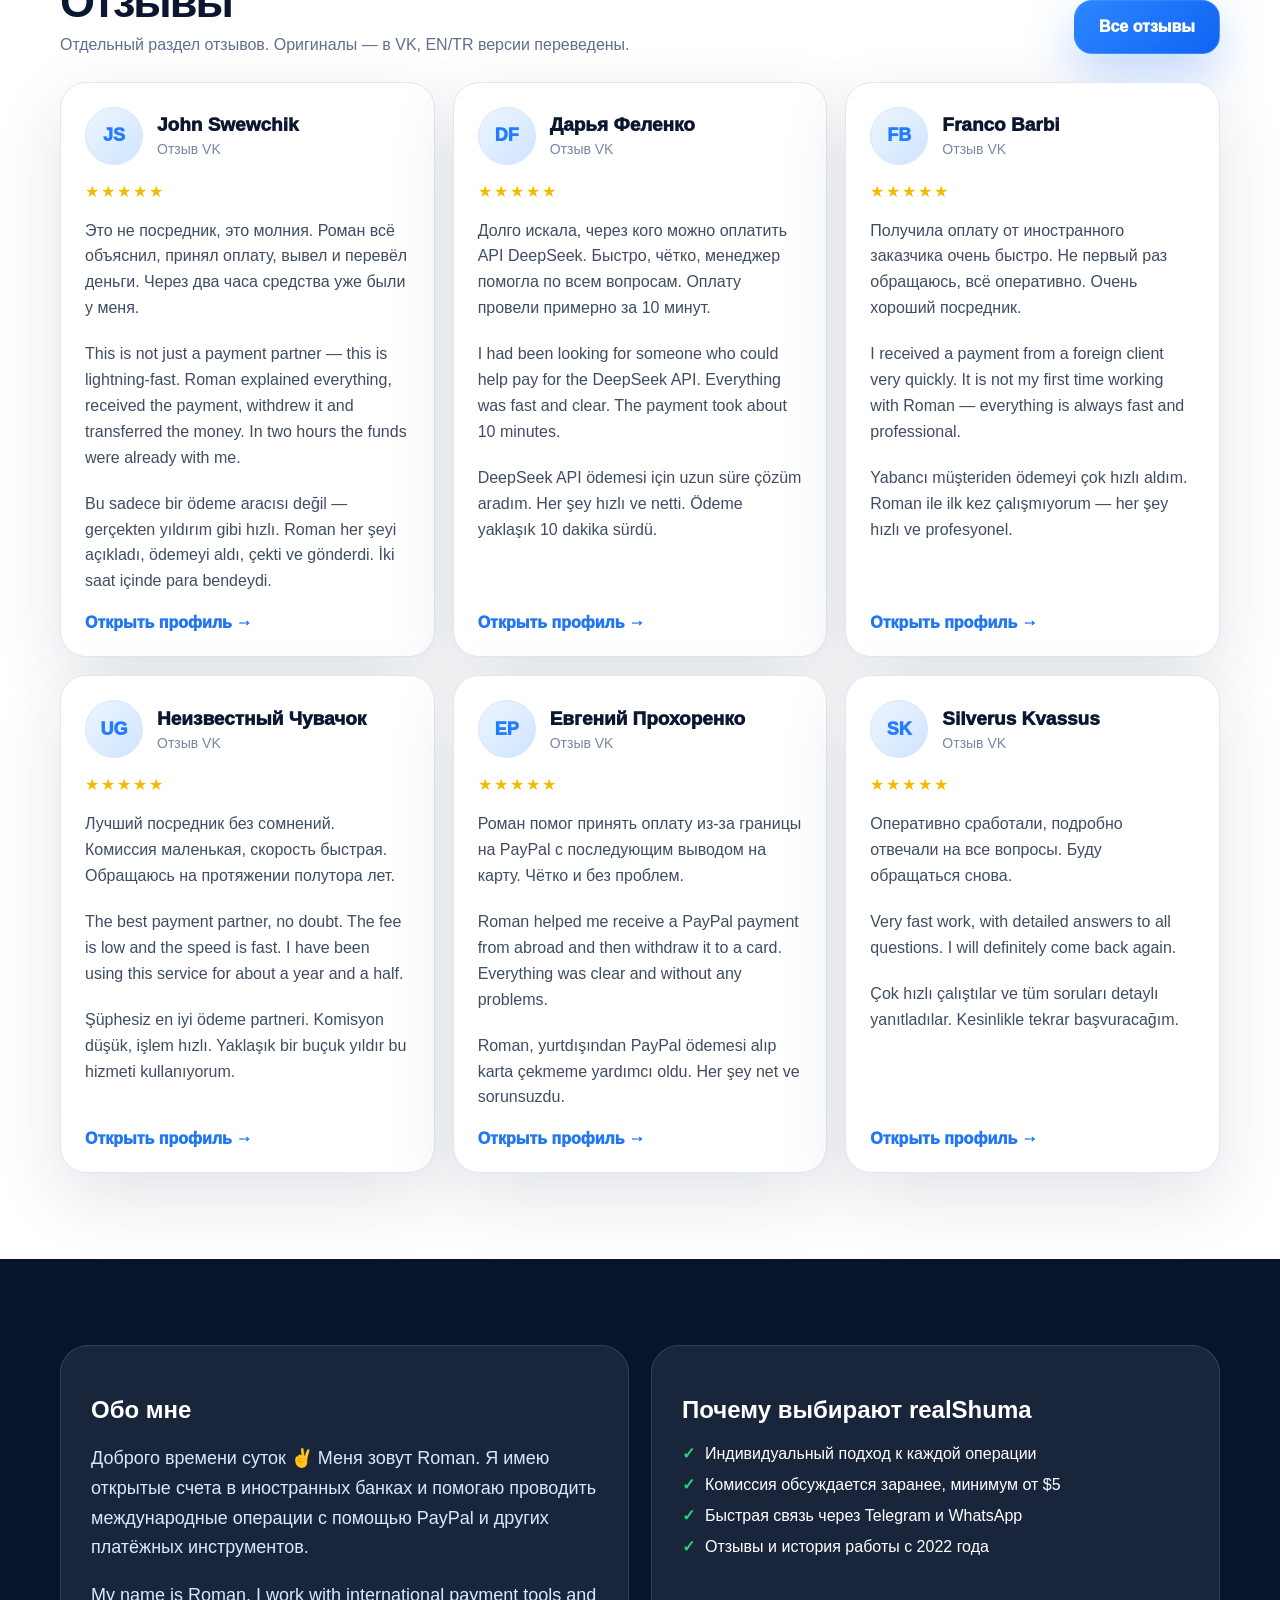
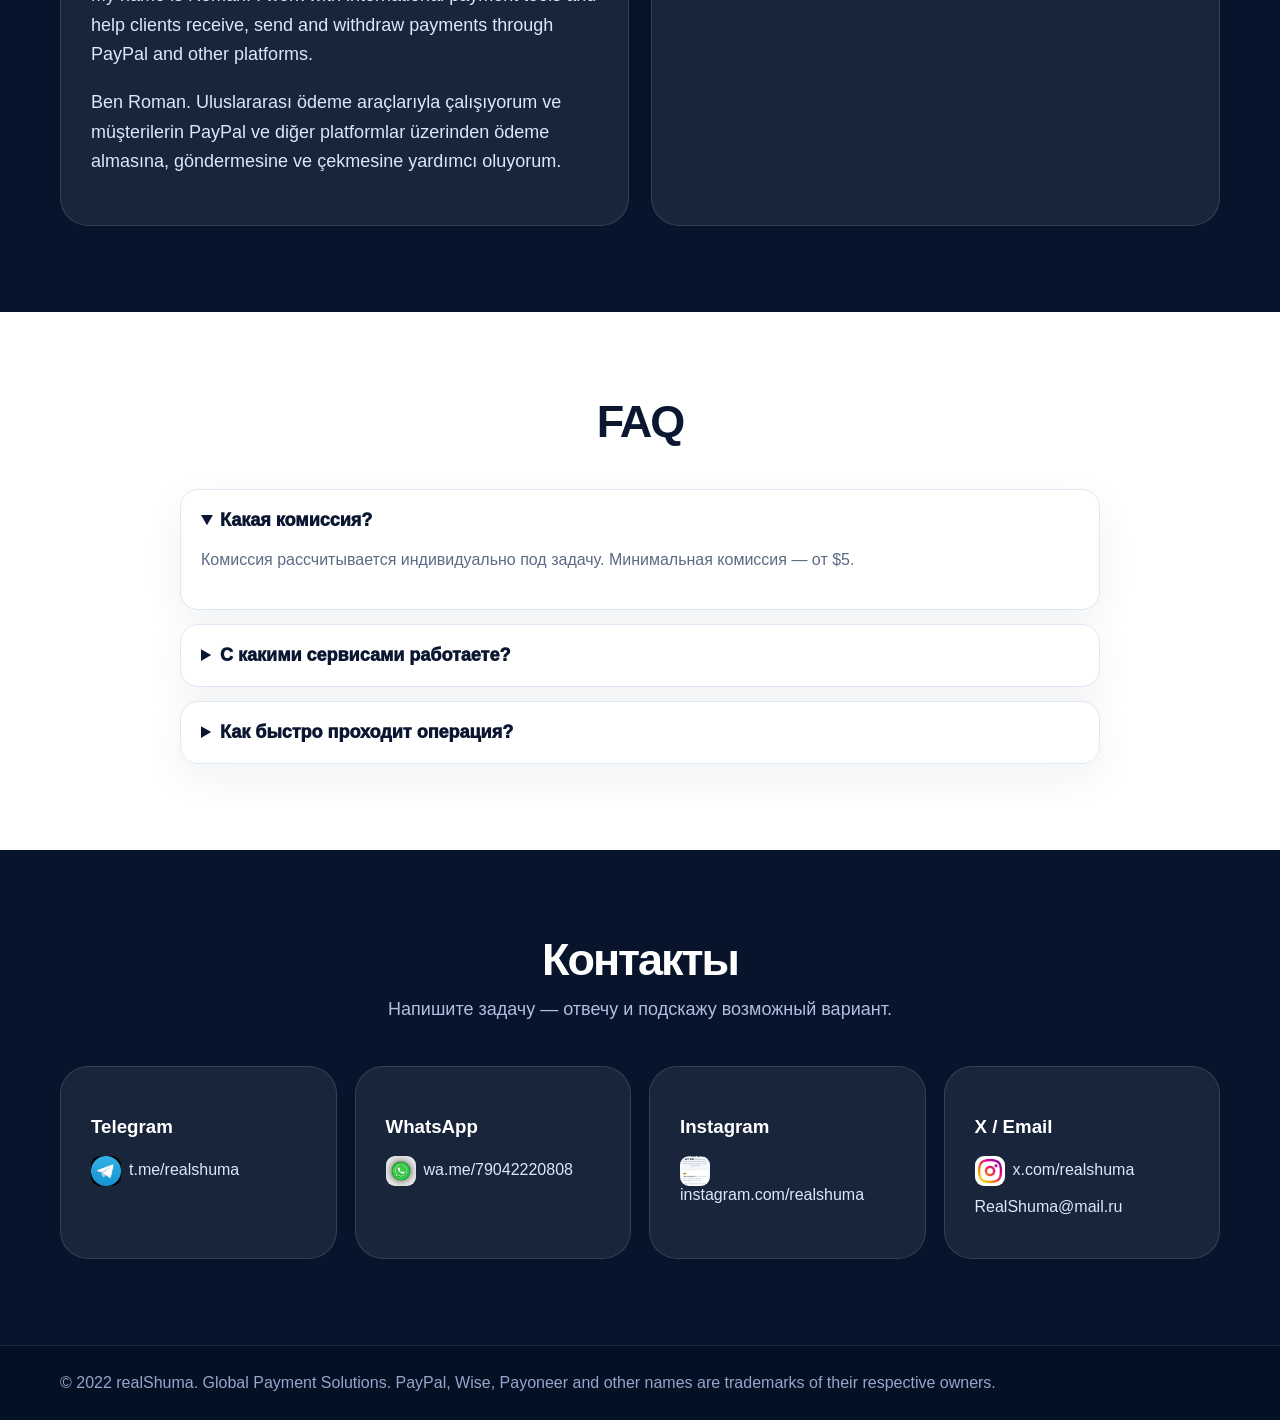
==== commit f9903a57: "Update index.html" ====
--- a/index.html
+++ b/index.html
@@ -1,69 +1,605 @@
-<!DOCTYPE html>
+<!doctype html>
 <html lang="ru">
 <head>
-<meta charset="UTF-8">
-<meta name="viewport" content="width=device-width, initial-scale=1.0">
+<meta charset="utf-8">
+<meta name="viewport" content="width=device-width,initial-scale=1">
 <title>realShuma — Global Payment Solutions</title>
-<meta name="description" content="realShuma — международные платежные решения: PayPal, Wise, Payoneer, крипта, инвойсы, оплата зарубежных сервисов и вывод средств. Работаю с 2022 года. 600+ отзывов.">
-<meta name="keywords" content="PayPal посредник, вывод PayPal, PayPal Россия, PayPal СНГ, оплатить PayPal, Wise, Payoneer, realShuma, международные платежи">
-<meta name="robots" content="index, follow">
+<meta name="description" content="realShuma — международные платежные решения: PayPal, Wise, Payoneer, крипта, инвойсы, зарубежные сервисы. Работаю с 2022 года. 600+ отзывов.">
+<meta name="keywords" content="PayPal посредник, вывод PayPal, оплата PayPal, PayPal Россия СНГ, Wise, Payoneer, realShuma, международные платежи">
+<meta name="robots" content="index,follow">
 <link rel="canonical" href="https://realshuma.com/">
 <meta property="og:title" content="realShuma — Global Payment Solutions">
-<meta property="og:description" content="PayPal, Wise, Payoneer, crypto, invoices and international digital payments. Since 2022. 600+ reviews.">
+<meta property="og:description" content="PayPal, Wise, Payoneer, crypto, invoices and international payment solutions. Since 2022. 600+ reviews.">
 <meta property="og:type" content="website">
 <meta property="og:url" content="https://realshuma.com/">
-<meta name="theme-color" content="#061226">
+<meta name="theme-color" content="#07142c">
 <style>
-:root{--bg:#061226;--bg2:#071a36;--blue:#2f80ff;--blue2:#67b7ff;--text:#f7fbff;--muted:#b7c6e6;--paper:#f4f7fb;--ink:#0d1831;--line:rgba(255,255,255,.13);--line2:#dfe7f3;--shadow:0 26px 90px rgba(0,0,0,.32);--max:1180px}
-*{box-sizing:border-box}html{scroll-behavior:smooth}body{margin:0;font-family:Arial,Helvetica,sans-serif;background:var(--bg);color:var(--text)}a{text-decoration:none;color:inherit}.container{width:min(var(--max),calc(100% - 40px));margin:auto}
-[data-lang]{display:none!important}body.lang-ru [data-lang=ru],body.lang-en [data-lang=en],body.lang-tr [data-lang=tr]{display:initial!important}
-.site-header{position:sticky;top:0;z-index:20;background:rgba(6,18,38,.94);backdrop-filter:blur(18px);border-bottom:1px solid var(--line)}.nav{height:88px;display:flex;align-items:center;justify-content:space-between;gap:16px}.brand{display:flex;align-items:center;gap:14px}.mark{width:58px;height:58px;border-radius:18px;background:linear-gradient(135deg,#082a68,#2f80ff);display:grid;place-items:center;font-weight:950;font-size:21px;box-shadow:inset 0 0 24px rgba(255,255,255,.18)}.brand-name{font-size:28px;font-weight:950;letter-spacing:-.05em}.brand-name span{color:var(--blue2)}.brand-sub{font-size:14px;color:var(--muted)}.nav-links{display:flex;gap:22px;font-size:14px;font-weight:800}.nav-links a:hover{color:var(--blue2)}.lang{display:flex;gap:8px}.lang button{border:1px solid var(--line);background:rgba(255,255,255,.07);color:white;border-radius:999px;padding:11px 13px;font-weight:900;cursor:pointer}.lang button.active{background:white;color:#08142d}
-.hero{position:relative;overflow:hidden;background:radial-gradient(circle at 75% 18%,rgba(47,128,255,.42),transparent 32%),linear-gradient(135deg,#040d20,#071a36 48%,#0a2b63)}.hero:before{content:"";position:absolute;inset:0;background-image:linear-gradient(rgba(255,255,255,.045) 1px,transparent 1px),linear-gradient(90deg,rgba(255,255,255,.045) 1px,transparent 1px);background-size:54px 54px;opacity:.45}.hero-grid{position:relative;display:grid;grid-template-columns:1.08fr .92fr;gap:54px;align-items:center;min-height:720px;padding:86px 0 70px}.pill{display:inline-flex;border:1px solid rgba(255,255,255,.18);background:rgba(255,255,255,.07);border-radius:999px;padding:15px 22px;font-weight:950;letter-spacing:.06em;text-transform:uppercase}.hero h1{font-size:76px;line-height:.98;letter-spacing:-.065em;margin:28px 0 24px}.accent{display:block;color:var(--blue2)}.lead{font-size:23px;line-height:1.58;color:#dce7ff;margin:0 0 34px;max-width:690px}.actions{display:flex;gap:16px;flex-wrap:wrap}.btn{display:inline-flex;align-items:center;justify-content:center;gap:12px;border-radius:20px;padding:18px 28px;font-weight:950;font-size:17px;border:1px solid rgba(255,255,255,.15);box-shadow:0 16px 44px rgba(0,0,0,.18)}.btn.primary{background:linear-gradient(135deg,#2f80ff,#1466ff);color:white}.btn.ghost{background:rgba(255,255,255,.07);color:white}.trust-row{display:grid;grid-template-columns:repeat(3,1fr);gap:14px;margin-top:40px}.trust{padding:18px;border-radius:22px;background:rgba(255,255,255,.06);border:1px solid rgba(255,255,255,.11)}.trust i{font-style:normal;font-size:28px}.trust b{display:block;margin:9px 0 4px}.trust span{font-size:13px;color:var(--muted)}
-.hero-visual{position:relative;min-height:500px}.globe{position:absolute;right:20px;top:20px;width:480px;height:480px;border-radius:50%;background:radial-gradient(circle at 34% 28%,rgba(105,183,255,.95),rgba(47,128,255,.28) 43%,rgba(47,128,255,.08) 68%,transparent 70%);border:1px solid rgba(255,255,255,.16);box-shadow:inset 0 0 90px rgba(255,255,255,.08),0 34px 100px rgba(0,0,0,.28);animation:float 5s ease-in-out infinite}.globe:before{content:"";position:absolute;inset:32px;border-radius:50%;background-image:linear-gradient(rgba(255,255,255,.13) 1px,transparent 1px),linear-gradient(90deg,rgba(255,255,255,.13) 1px,transparent 1px);background-size:37px 37px;clip-path:circle(50%)}.orbit{position:absolute;inset:72px;border-radius:50%;border:5px solid transparent;border-bottom-color:#2dd7ff;border-left-color:#2dd7ff;opacity:.82;animation:spin 10s linear infinite}.orbit:before,.orbit:after{content:"➜";position:absolute;color:var(--blue2);font-size:42px}.orbit:before{right:12px;top:50px}.orbit:after{left:26px;bottom:45px;transform:rotate(180deg)}@keyframes float{50%{transform:translateY(-14px)}}@keyframes spin{to{transform:rotate(360deg)}}
-.logo-strip{background:#071225;border-top:1px solid rgba(255,255,255,.08);border-bottom:1px solid rgba(255,255,255,.08)}.logos{display:grid;grid-template-columns:repeat(8,1fr);gap:12px;padding:22px 0}.logo-pill{border:1px solid rgba(255,255,255,.1);background:rgba(255,255,255,.045);border-radius:18px;padding:14px 12px;text-align:center;font-weight:950;color:#dbe8ff;display:flex;align-items:center;justify-content:center;gap:9px;min-height:58px}.svc-logo{width:30px;height:30px;border-radius:9px;display:grid;place-items:center;font-weight:950;font-size:16px;color:white;box-shadow:inset 0 0 18px rgba(255,255,255,.18)}.paypal{background:#003087}.wise{background:#9fe870;color:#10220b}.payoneer{background:#ff4800}.bank{background:#2563eb}.crypto{background:#f7931a}.invoice{background:#1d4ed8}.ai{background:#111827}.creator{background:#7c3aed}
-.section{padding:88px 0;background:var(--paper);color:var(--ink)}.section.dark{background:linear-gradient(180deg,#071225,#061226);color:white}.head{text-align:center;max-width:820px;margin:0 auto 46px}.head h2{font-size:46px;letter-spacing:-.045em;margin:0 0 12px}.head p{font-size:18px;color:#5d6d8f;margin:0;line-height:1.55}.dark .head p{color:var(--muted)}.services{display:grid;grid-template-columns:repeat(4,1fr);gap:18px}.service{background:white;border:1px solid var(--line2);border-radius:24px;padding:26px;box-shadow:0 22px 60px rgba(12,30,70,.10)}.service .icon{font-size:34px}.service h3{margin:18px 0 10px}.service p{color:#5b6882;line-height:1.55;margin:0}
-.stats{background:linear-gradient(90deg,#061226,#0b2c65,#061226);padding:34px 0}.stats-grid{display:grid;grid-template-columns:repeat(4,1fr);gap:18px}.stat{display:flex;gap:14px;align-items:center;border:1px solid rgba(255,255,255,.1);background:rgba(255,255,255,.07);border-radius:20px;padding:22px}.stat b{font-size:30px;color:var(--blue2)}.stat span{display:block;color:var(--muted);font-size:13px}
-.process{display:grid;grid-template-columns:repeat(3,1fr);gap:20px}.dark-card{background:rgba(255,255,255,.075);border:1px solid rgba(255,255,255,.12);border-radius:26px;padding:28px}.dark-card p{color:var(--muted);line-height:1.65}.num{display:grid;place-items:center;width:46px;height:46px;border-radius:50%;background:var(--blue);font-weight:950;margin-bottom:18px}
-.reviews-top{display:flex;justify-content:space-between;align-items:flex-end;gap:18px;margin-bottom:30px}.reviews-top h2{font-size:44px;margin:0;letter-spacing:-.045em}.reviews-top p{margin:8px 0 0;color:#5d6d8f}.reviews-grid{display:grid;grid-template-columns:repeat(3,1fr);gap:18px}.review{background:white;border:1px solid var(--line2);border-radius:26px;padding:24px;box-shadow:0 22px 60px rgba(12,30,70,.10);display:flex;flex-direction:column;min-height:320px}.review-top{display:flex;gap:14px;align-items:center}.avatar{width:58px;height:58px;border-radius:50%;background:linear-gradient(135deg,#eaf3ff,#cfe4ff);border:1px solid #dbe8fa;display:grid;place-items:center;color:#2b80f7;font-weight:950}.r-name{font-weight:950;font-size:19px}.r-source{color:#7b88a3;font-size:14px;margin-top:4px}.stars{color:#f5b400;letter-spacing:2px;margin:18px 0}.review p{color:#3e4a60;line-height:1.6;margin:0 0 20px;font-size:16px}.review a{margin-top:auto;color:#2076f3;font-weight:950}
-.about-grid{display:grid;grid-template-columns:1fr 1fr;gap:22px}.about-card{background:rgba(255,255,255,.075);border:1px solid rgba(255,255,255,.12);border-radius:28px;padding:30px}.quote{font-size:20px;line-height:1.65;color:#dbe7ff}.checks{display:grid;gap:12px;margin-top:20px}.checks div:before{content:"✓";color:#26d07c;font-weight:950;margin-right:10px}.faq{display:grid;gap:14px;max-width:920px;margin:auto}.faq details{background:white;border:1px solid var(--line2);border-radius:18px;padding:20px}.faq summary{font-weight:950;font-size:18px;cursor:pointer}.faq p{color:#5d6880;line-height:1.62}.contact-grid{display:grid;grid-template-columns:repeat(3,1fr);gap:20px}.contact-card{background:rgba(255,255,255,.075);border:1px solid rgba(255,255,255,.12);border-radius:24px;padding:28px}.contact-card a{display:block;color:#dbe7ff;margin:12px 0}footer{background:#041024;border-top:1px solid rgba(255,255,255,.1);padding:28px 0;color:#90a2c7}.float{position:fixed;right:16px;bottom:18px;z-index:80;display:grid;gap:12px}.float a{width:64px;height:64px;border-radius:22px;display:grid;place-items:center;font-size:26px;box-shadow:0 18px 44px rgba(0,0,0,.32)}.float .tg{background:#2aa5e8}.float .wa{background:#25d366}
-@media(max-width:1000px){.nav-links{display:none}.hero-grid{grid-template-columns:1fr;min-height:auto}.hero-visual{min-height:450px}.globe{left:50%;right:auto;transform:translateX(-50%);width:410px;height:410px}.logos{grid-template-columns:repeat(2,1fr)}.services{grid-template-columns:repeat(2,1fr)}.reviews-grid{grid-template-columns:repeat(2,1fr)}.stats-grid,.process,.about-grid,.contact-grid{grid-template-columns:1fr}}
-@media(max-width:620px){.container{width:min(100% - 28px,var(--max))}.brand-name{font-size:24px}.brand-sub{font-size:13px}.mark{width:52px;height:52px}.lang button{padding:10px 9px}.hero h1{font-size:50px}.lead{font-size:20px}.actions{display:grid}.btn{width:100%}.trust-row{grid-template-columns:1fr}.hero-visual{min-height:380px}.globe{width:340px;height:340px}.services,.reviews-grid{grid-template-columns:1fr}.head h2,.reviews-top h2{font-size:36px}.reviews-top{display:block}.section{padding:66px 0}.float a{width:58px;height:58px}.logos{grid-template-columns:1fr}}
+:root {
+  --navy:#07142c; --navy2:#0b1d3d; --navy3:#102a59; --blue:#247cff; --blue2:#63b3ff;
+  --paper:#f4f7fb; --card:#ffffff; --ink:#0b1730; --muted:#61708d; --line:#dfe7f4;
+  --w:1160px; --shadow:0 24px 70px rgba(12,31,68,.12);
+}
+*{box-sizing:border-box} html{scroll-behavior:smooth} body{margin:0;font-family:Inter,Arial,Helvetica,sans-serif;background:var(--paper);color:var(--ink)} a{color:inherit;text-decoration:none}
+.container{width:min(var(--w),calc(100% - 36px));margin:auto} [data-lang]{display:none!important} body.ru [data-lang=ru],body.en [data-lang=en],body.tr [data-lang=tr]{display:revert!important}
+.top{position:sticky;top:0;z-index:50;background:rgba(7,20,44,.96);backdrop-filter:blur(18px);border-bottom:1px solid rgba(255,255,255,.1)} .nav{height:84px;display:flex;align-items:center;justify-content:space-between;gap:20px}
+.brand{display:flex;gap:14px;align-items:center;color:white} .rs{width:54px;height:54px;border-radius:17px;background:linear-gradient(135deg,#173b86,#2781ff);display:grid;place-items:center;font-weight:950;font-size:22px;box-shadow:inset 0 0 24px rgba(255,255,255,.18)} .brand b{font-size:27px;letter-spacing:-.06em} .brand b span{color:var(--blue2)} .brand small{display:block;color:#aab9d8;font-size:14px;margin-top:2px}
+.menu{display:flex;gap:24px;color:#dbe7ff;font-weight:800;font-size:14px} .menu a:hover{color:var(--blue2)} .langs{display:flex;gap:8px} .langs button{border:1px solid rgba(255,255,255,.15);background:rgba(255,255,255,.07);color:white;border-radius:999px;padding:10px 12px;font-weight:950;cursor:pointer} .langs .on{background:white;color:#08142d}
+.hero{background:radial-gradient(circle at 82% 16%,rgba(36,124,255,.35),transparent 35%),linear-gradient(135deg,#050d1e,#09214a 56%,#0b326e);color:white;overflow:hidden} .hero .container{display:grid;grid-template-columns:1.05fr .95fr;gap:54px;align-items:center;min-height:620px;padding:78px 0}
+.kicker{display:inline-flex;padding:12px 18px;border-radius:999px;border:1px solid rgba(255,255,255,.18);background:rgba(255,255,255,.07);font-weight:950;letter-spacing:.06em;text-transform:uppercase} h1{font-size:70px;line-height:.98;letter-spacing:-.065em;margin:26px 0 22px} h1 span.blue{display:block;color:var(--blue2)} .lead{font-size:22px;line-height:1.55;color:#dbe7ff;max-width:650px;margin:0 0 30px} .btns{display:flex;gap:14px;flex-wrap:wrap} .btn{display:inline-flex!important;align-items:center;justify-content:center;gap:10px;padding:17px 24px;border-radius:18px;font-weight:950;border:1px solid rgba(255,255,255,.14)} .btn.primary{background:linear-gradient(135deg,#2d86ff,#1164f4);color:white;box-shadow:0 18px 50px rgba(15,103,255,.28)} .btn.ghost{background:rgba(255,255,255,.07);color:white}
+.visual{position:relative;height:470px} .globe{position:absolute;right:0;top:5px;width:445px;height:445px;border-radius:50%;background:radial-gradient(circle at 32% 26%,#74c3ff,#247cff55 45%,#247cff12 70%,transparent 71%);border:1px solid rgba(255,255,255,.15);box-shadow:inset 0 0 90px rgba(255,255,255,.08)} .globe:before{content:"";position:absolute;inset:35px;border-radius:50%;background-image:linear-gradient(rgba(255,255,255,.13) 1px,transparent 1px),linear-gradient(90deg,rgba(255,255,255,.13) 1px,transparent 1px);background-size:36px 36px;clip-path:circle(50%)} .orb{position:absolute;inset:77px;border-radius:50%;border:5px solid transparent;border-left-color:#2de0ff;border-bottom-color:#2de0ff;animation:rot 10s linear infinite} .orb:before,.orb:after{content:"➜";position:absolute;color:#76c5ff;font-size:40px} .orb:before{right:10px;top:45px} .orb:after{left:20px;bottom:38px;transform:rotate(180deg)} @keyframes rot{to{transform:rotate(360deg)}}
+.panel{position:absolute;left:0;bottom:10px;width:310px;background:rgba(5,13,30,.78);border:1px solid rgba(255,255,255,.13);border-radius:24px;padding:22px;box-shadow:0 24px 70px rgba(0,0,0,.25)} .panel b{font-size:34px} .panel p{color:#bed0f2;margin:8px 0 0}
+.strip{background:#061226;color:white;border-top:1px solid rgba(255,255,255,.08);border-bottom:1px solid rgba(255,255,255,.08)} .strip-grid{display:grid;grid-template-columns:repeat(8,1fr);gap:12px;padding:20px 0} .mini{min-height:58px;border:1px solid rgba(255,255,255,.1);border-radius:17px;background:rgba(255,255,255,.045);display:flex;align-items:center;justify-content:center;gap:8px;font-weight:950;color:#dbe7ff} .lg{width:30px;height:30px;border-radius:9px;display:grid;place-items:center;font-weight:950;font-size:15px;color:white} .p{background:#003087} .w{background:#9fe870;color:#122} .po{background:#ff4800} .b{background:#2563eb} .c{background:#f7931a} .i{background:#1d4ed8} .ai{background:#111827} .cr{background:#7c3aed}
+.section{padding:86px 0} .white{background:white} .dark{background:#07142c;color:white} .head{max-width:820px;margin:0 auto 42px;text-align:center} .head h2{font-size:45px;line-height:1.08;letter-spacing:-.045em;margin:0 0 12px} .head p{font-size:18px;line-height:1.55;color:var(--muted);margin:0} .dark .head p{color:#aebfe0}
+.cards{display:grid;grid-template-columns:repeat(4,1fr);gap:18px} .card{background:white;border:1px solid var(--line);border-radius:24px;padding:25px;box-shadow:var(--shadow)} .card .icon{font-size:34px;margin-bottom:14px} .card h3{display:block!important;margin:0 0 10px;font-size:20px;line-height:1.25} .card p{display:block!important;margin:0;color:#5c6a84;line-height:1.58;font-size:16px}
+.stats{background:linear-gradient(90deg,#061226,#0b2f6c,#061226);color:white;padding:32px 0} .stats-grid{display:grid;grid-template-columns:repeat(4,1fr);gap:18px} .stat{display:flex;align-items:center;gap:14px;background:rgba(255,255,255,.07);border:1px solid rgba(255,255,255,.12);border-radius:20px;padding:22px} .stat b{font-size:32px;color:var(--blue2);display:block} .stat span{color:#b8c7e7;font-size:14px}
+.steps{display:grid;grid-template-columns:repeat(3,1fr);gap:20px} .step{background:rgba(255,255,255,.075);border:1px solid rgba(255,255,255,.12);border-radius:25px;padding:28px} .num{width:46px;height:46px;border-radius:50%;display:grid;place-items:center;background:var(--blue);font-weight:950;margin-bottom:17px} .step h3{display:block!important;margin:0 0 10px;font-size:23px} .step p{display:block!important;margin:0;color:#b8c7e7;line-height:1.65}
+.reviews-head{display:flex;justify-content:space-between;align-items:end;gap:20px;margin-bottom:28px} .reviews-head h2{font-size:45px;letter-spacing:-.045em;margin:0} .reviews-head p{color:var(--muted);margin:8px 0 0} .reviews{display:grid;grid-template-columns:repeat(3,1fr);gap:18px} .review{background:white;border:1px solid var(--line);border-radius:26px;padding:24px;box-shadow:var(--shadow);min-height:315px;display:flex;flex-direction:column} .rt{display:flex;gap:14px;align-items:center} .avatar{width:58px;height:58px;border-radius:50%;background:linear-gradient(135deg,#eef6ff,#cfe4ff);border:1px solid #d8e7fb;display:grid;place-items:center;color:#247cff;font-weight:950;font-size:18px;flex:none} .name{font-size:19px;font-weight:950;line-height:1.2} .src{color:#7887a2;font-size:14px;margin-top:4px} .stars{color:#f6b900;letter-spacing:2px;margin:17px 0} .review p{display:block!important;color:#3f4d63;line-height:1.62;margin:0 0 20px} .review a{margin-top:auto;color:#2076f3;font-weight:950}
+.about{display:grid;grid-template-columns:1fr 1fr;gap:22px} .darkcard{background:rgba(255,255,255,.075);border:1px solid rgba(255,255,255,.12);border-radius:28px;padding:30px} .darkcard p{display:block!important;color:#dbe7ff;line-height:1.65;font-size:18px} .check{display:grid;gap:12px;margin-top:18px} .check div:before{content:"✓";color:#24d47c;font-weight:950;margin-right:10px}
+.faq{max-width:920px;margin:auto;display:grid;gap:14px} details{background:white;border:1px solid var(--line);border-radius:18px;padding:20px;box-shadow:0 14px 40px rgba(12,31,68,.06)} summary{font-weight:950;font-size:18px;cursor:pointer} details p{display:block!important;color:#5c6a84;line-height:1.62}
+.contact{display:grid;grid-template-columns:repeat(4,1fr);gap:18px} .contact .darkcard a{display:block;margin:12px 0;color:#dbe7ff} .soc{width:30px;height:30px;border-radius:9px;object-fit:cover;vertical-align:middle;margin-right:8px} footer{background:#041024;color:#94a6cb;padding:28px 0;border-top:1px solid rgba(255,255,255,.1)} .float{position:fixed;right:16px;bottom:18px;z-index:80;display:grid;gap:12px} .float a{width:62px;height:62px;border-radius:21px;display:grid;place-items:center;overflow:hidden;box-shadow:0 18px 44px rgba(0,0,0,.30)} .float img{width:100%;height:100%;object-fit:cover}
+@media(max-width:1000px){.menu{display:none}.hero .container{grid-template-columns:1fr;min-height:auto}.visual{height:390px}.globe{left:50%;right:auto;transform:translateX(-50%);width:360px;height:360px}.panel{left:50%;transform:translateX(-50%);width:min(330px,100%)}.strip-grid{grid-template-columns:repeat(2,1fr)}.cards{grid-template-columns:repeat(2,1fr)}.reviews{grid-template-columns:repeat(2,1fr)}.stats-grid,.steps,.about,.contact{grid-template-columns:1fr}}
+@media(max-width:640px){.container{width:calc(100% - 28px)}.nav{height:82px}.brand b{font-size:24px}.brand small{font-size:13px;max-width:150px}.rs{width:52px;height:52px}.langs button{padding:9px 8px}h1{font-size:49px}.lead{font-size:20px}.btns{display:grid}.btn{width:100%}.trust-row,.cards,.reviews{grid-template-columns:1fr}.head h2,.reviews-head h2{font-size:36px}.reviews-head{display:block}.section{padding:66px 0}.strip-grid{grid-template-columns:1fr}.stat b{font-size:38px}.float a{width:58px;height:58px}}
 </style>
 </head>
-<body class="lang-ru">
-<header class="site-header"><div class="container nav"><a class="brand" href="#home"><div class="mark">RS</div><div><div class="brand-name">real<span>Shuma</span></div><div class="brand-sub">Global Payment Solutions</div></div></a><nav class="nav-links"><a href="#services">Services</a><a href="#process">Process</a><a href="#reviews">Reviews</a><a href="#about">About</a><a href="#contact">Contact</a></nav><div class="lang"><button id="lang-ru" onclick="setLang('ru')">🇷🇺 RU</button><button id="lang-en" onclick="setLang('en')">🇬🇧 EN</button><button id="lang-tr" onclick="setLang('tr')">🇹🇷 TR</button></div></div></header>
+<body class="ru">
+<header class="top">
+<div class="container nav">
+<a class="brand" href="#home">
+<div class="rs">RS</div>
+<div>
+<b>real<span>Shuma</span>
+</b>
+<small>Global Payment Solutions</small>
+</div>
+</a>
+<nav class="menu">
+<a href="#services">Services</a>
+<a href="#process">Process</a>
+<a href="#reviews">Reviews</a>
+<a href="#about">About</a>
+<a href="#faq">FAQ</a>
+<a href="#contact">Contact</a>
+</nav>
+<div class="langs">
+<button id="b-ru" onclick="setLang('ru')">🇷🇺 RU</button>
+<button id="b-en" onclick="setLang('en')">🇬🇧 EN</button>
+<button id="b-tr" onclick="setLang('tr')">🇹🇷 TR</button>
+</div>
+</div>
+</header>
+
 <main id="home">
-<section class="hero"><div class="container hero-grid"><div><div class="pill"><span data-lang="ru">Надёжно • быстро • безопасно</span><span data-lang="en">Reliable • fast • secure</span><span data-lang="tr">Güvenilir • hızlı • güvenli</span></div><h1><span data-lang="ru">Международные платежи</span><span data-lang="en">Global payments</span><span data-lang="tr">Global ödemeler</span><span class="accent" data-lang="ru">без лишней сложности</span><span class="accent" data-lang="en">made simple</span><span class="accent" data-lang="tr">daha kolay</span></h1><p class="lead" data-lang="ru">Помогаю фрилансерам, компаниям и частным лицам принимать, отправлять и выводить платежи по всему миру: PayPal, Wise, Payoneer, крипта, инвойсы и зарубежные сервисы.</p><p class="lead" data-lang="en">I help freelancers, businesses and individuals receive, send and withdraw payments worldwide: PayPal, Wise, Payoneer, crypto, invoices and international digital services.</p><p class="lead" data-lang="tr">Freelancerlar, şirketler ve bireyler için global ödeme çözümleri: PayPal, Wise, Payoneer, kripto, faturalar ve uluslararası servisler.</p><div class="actions"><a class="btn primary" href="https://t.me/realshuma" target="_blank">✈️ <span data-lang="ru">Написать в Telegram</span><span data-lang="en">Contact on Telegram</span><span data-lang="tr">Telegram ile yaz</span></a><a class="btn ghost" href="#services"><span data-lang="ru">Посмотреть услуги →</span><span data-lang="en">View services →</span><span data-lang="tr">Hizmetleri gör →</span></a></div><div class="trust-row"><div class="trust"><i>🛡️</i><b data-lang="ru">Безопасная работа</b><b data-lang="en">Secure workflow</b><b data-lang="tr">Güvenli süreç</b><span data-lang="ru">Понятные условия и сопровождение</span><span data-lang="en">Clear terms and reliable communication</span><span data-lang="tr">Net şartlar ve güvenilir iletişim</span></div><div class="trust"><i>⚡</i><b data-lang="ru">Быстрые ответы</b><b data-lang="en">Fast replies</b><b data-lang="tr">Hızlı yanıt</b><span>Telegram · WhatsApp · Email</span></div><div class="trust"><i>🌍</i><b data-lang="ru">Международно</b><b data-lang="en">Worldwide</b><b data-lang="tr">Global</b><span data-lang="ru">Клиенты из разных стран</span><span data-lang="en">Clients from different countries</span><span data-lang="tr">Farklı ülkelerden müşteriler</span></div></div></div><div class="hero-visual"><div class="globe"><div class="orbit"></div></div></div></div></section>
-<section class="logo-strip"><div class="container logos"><div class="logo-pill"><span class="svc-logo paypal">P</span>PayPal</div><div class="logo-pill"><span class="svc-logo wise">W</span>Wise</div><div class="logo-pill"><span class="svc-logo payoneer">P</span>Payoneer</div><div class="logo-pill"><span class="svc-logo bank">🏦</span>Bank Transfer</div><div class="logo-pill"><span class="svc-logo crypto">₿</span>Crypto</div><div class="logo-pill"><span class="svc-logo invoice">▤</span>Invoices</div><div class="logo-pill"><span class="svc-logo ai">AI</span>AI Services</div><div class="logo-pill"><span class="svc-logo creator">★</span>Creator Platforms</div></div></section>
-<section class="section" id="services"><div class="container"><div class="head"><h2 data-lang="ru">Что я могу сделать для вас</h2><h2 data-lang="en">What I can do for you</h2><h2 data-lang="tr">Sizin için neler yapabilirim</h2><p data-lang="ru">Индивидуальные платежные решения под вашу задачу. Комиссия рассчитывается отдельно, минимум от $5.</p><p data-lang="en">Custom payment solutions for your task. The fee is individual, minimum from $5.</p><p data-lang="tr">İhtiyacınıza göre ödeme çözümleri. Komisyon kişisel, minimum $5.</p></div><div class="services">
-<div class="service"><div class="icon">💳</div><h3 data-lang="ru">Приём платежей</h3><h3 data-lang="en">Receive payments</h3><h3 data-lang="tr">Ödeme alma</h3><p data-lang="ru">Приём оплат через PayPal, Wise, Payoneer и другие международные инструменты.</p><p data-lang="en">Receive payments via PayPal, Wise, Payoneer and other international tools.</p><p data-lang="tr">PayPal, Wise, Payoneer ve diğer uluslararası araçlarla ödeme alma.</p></div>
-<div class="service"><div class="icon">🏦</div><h3 data-lang="ru">Вывод средств</h3><h3 data-lang="en">Withdraw funds</h3><h3 data-lang="tr">Para çekme</h3><p data-lang="ru">Вывод заработка с PayPal, маркетплейсов, фриланс-площадок и цифровых сервисов.</p><p data-lang="en">Withdraw funds from PayPal, marketplaces, freelance platforms and digital services.</p><p data-lang="tr">PayPal, pazar yerleri, freelance platformları ve dijital servislerden para çekme.</p></div>
-<div class="service"><div class="icon">📄</div><h3 data-lang="ru">Инвойсы и счета</h3><h3 data-lang="en">Invoices</h3><h3 data-lang="tr">Faturalar</h3><p data-lang="ru">Оплата и приём инвойсов, товаров, подписок, сервисов и зарубежных заказов.</p><p data-lang="en">Pay and receive invoices, goods, subscriptions, services and foreign orders.</p><p data-lang="tr">Fatura, ürün, abonelik, servis ve yurtdışı sipariş ödemeleri.</p></div>
-<div class="service"><div class="icon">₿</div><h3 data-lang="ru">Крипта ↔ фиат</h3><h3 data-lang="en">Crypto ↔ fiat</h3><h3 data-lang="tr">Kripto ↔ fiat</h3><p data-lang="ru">Решения с криптовалютой, стейблкоинами, картами и фиатными переводами.</p><p data-lang="en">Solutions with crypto, stablecoins, cards and fiat transfers.</p><p data-lang="tr">Kripto, stablecoin, kart ve fiat transfer çözümleri.</p></div>
-<div class="service"><div class="icon">🤖</div><h3 data-lang="ru">AI-сервисы</h3><h3 data-lang="en">AI services</h3><h3 data-lang="tr">AI servisleri</h3><p data-lang="ru">Оплата ChatGPT, DeepSeek, Midjourney, API, подписок и цифровых инструментов.</p><p data-lang="en">Payments for ChatGPT, DeepSeek, Midjourney, APIs, subscriptions and digital tools.</p><p data-lang="tr">ChatGPT, DeepSeek, Midjourney, API ve dijital abonelik ödemeleri.</p></div>
-<div class="service"><div class="icon">🎨</div><h3 data-lang="ru">Площадки авторов</h3><h3 data-lang="en">Creator platforms</h3><h3 data-lang="tr">İçerik platformları</h3><p data-lang="ru">VGen, Cults, Boosty, Hipolink, стоки, арты, модели и творческие сервисы.</p><p data-lang="en">VGen, Cults, Boosty, Hipolink, stock platforms, art, models and creator services.</p><p data-lang="tr">VGen, Cults, Boosty, Hipolink, stok, sanat ve içerik platformları.</p></div>
-<div class="service"><div class="icon">🌐</div><h3 data-lang="ru">Переводы за границу</h3><h3 data-lang="en">Cross-border transfers</h3><h3 data-lang="tr">Uluslararası transfer</h3><p data-lang="ru">Помощь с отправкой и получением платежей между странами и платформами.</p><p data-lang="en">Help sending and receiving payments between countries and platforms.</p><p data-lang="tr">Ülkeler ve platformlar arasında ödeme gönderme ve alma desteği.</p></div>
-<div class="service"><div class="icon">⚙️</div><h3 data-lang="ru">Нестандартные задачи</h3><h3 data-lang="en">Custom tasks</h3><h3 data-lang="tr">Özel işler</h3><p data-lang="ru">Если задачу сложно решить обычным способом — разберём ситуацию и найдём вариант.</p><p data-lang="en">If the task is not standard, we review the situation and find a suitable option.</p><p data-lang="tr">Standart olmayan durumları inceler ve uygun çözüm buluruz.</p></div>
-</div></div></section>
-<section class="stats"><div class="container stats-grid"><div class="stat">⭐<div><b>600+</b><span data-lang="ru">положительных отзывов</span><span data-lang="en">positive reviews</span><span data-lang="tr">olumlu yorum</span></div></div><div class="stat">📅<div><b>2022</b><span data-lang="ru">работаю с 2022 года</span><span data-lang="en">working since 2022</span><span data-lang="tr">2022'den beri</span></div></div><div class="stat">🌍<div><b>10+</b><span data-lang="ru">стран и регионов</span><span data-lang="en">countries and regions</span><span data-lang="tr">ülke ve bölge</span></div></div><div class="stat">🛡️<div><b>100%</b><span data-lang="ru">индивидуальный подход</span><span data-lang="en">individual approach</span><span data-lang="tr">kişisel yaklaşım</span></div></div></div></section>
-<section class="section dark" id="process"><div class="container"><div class="head"><h2 data-lang="ru">Как проходит работа</h2><h2 data-lang="en">How it works</h2><h2 data-lang="tr">Nasıl çalışır</h2><p data-lang="ru">Просто: задача → условия → операция → подтверждение.</p><p data-lang="en">Simple: task → terms → operation → confirmation.</p><p data-lang="tr">Basit: ihtiyaç → şartlar → işlem → onay.</p></div><div class="process"><div class="dark-card"><div class="num">1</div><h3 data-lang="ru">Описываете задачу</h3><h3 data-lang="en">Describe the task</h3><h3 data-lang="tr">İhtiyacı anlatın</h3><p data-lang="ru">Напишите, что нужно: принять оплату, вывести деньги, оплатить сервис, инвойс или товар.</p><p data-lang="en">Tell what you need: receive payment, withdraw funds, pay for a service, invoice or product.</p><p data-lang="tr">Ödeme alma, para çekme, servis, fatura veya ürün ödeme ihtiyacınızı yazın.</p></div><div class="dark-card"><div class="num">2</div><h3 data-lang="ru">Согласуем условия</h3><h3 data-lang="en">Agree on terms</h3><h3 data-lang="tr">Şartları netleştirelim</h3><p data-lang="ru">Обсуждаем способ, сроки, комиссию и детали. Минимальная комиссия — от $5.</p><p data-lang="en">We discuss the method, timing, fee and details. Minimum fee starts from $5.</p><p data-lang="tr">Yöntem, süre, komisyon ve detaylar konuşulur. Minimum komisyon $5.</p></div><div class="dark-card"><div class="num">3</div><h3 data-lang="ru">Проводим операцию</h3><h3 data-lang="en">Complete the operation</h3><h3 data-lang="tr">İşlem tamamlanır</h3><p data-lang="ru">После согласования операция проводится аккуратно, с поддержкой и обратной связью.</p><p data-lang="en">After confirmation, the operation is completed carefully with support and updates.</p><p data-lang="tr">Onaydan sonra işlem destek ve bilgilendirme ile tamamlanır.</p></div></div></div></section>
-<section class="section" id="reviews"><div class="container"><div class="reviews-top"><div><h2 data-lang="ru">Отзывы клиентов</h2><h2 data-lang="en">Client reviews</h2><h2 data-lang="tr">Müşteri yorumları</h2><p data-lang="ru">Оригиналы отзывов — в VK. На EN/TR версии текст полностью переведён.</p><p data-lang="en">Original reviews are on VK. The text is fully translated here.</p><p data-lang="tr">Orijinal yorumlar VK'da. Metin burada tamamen çevrilmiştir.</p></div><a class="btn primary" href="https://vk.ru/wall238360364_2827" target="_blank"><span data-lang="ru">Все отзывы</span><span data-lang="en">All reviews</span><span data-lang="tr">Tüm yorumlar</span></a></div><div class="reviews-grid">
-<article class="review"><div class="review-top"><div class="avatar">JS</div><div><div class="r-name">John Swewchik</div><div class="r-source"><span data-lang="ru">Отзыв VK</span><span data-lang="en">VK review</span><span data-lang="tr">VK yorumu</span></div></div></div><div class="stars">★★★★★</div><p data-lang="ru">Это не посредник, это молния. Роман всё объяснил, принял оплату, вывел и перевёл деньги. Через два часа средства уже были у меня.</p><p data-lang="en">This is not just a payment partner — this is lightning-fast. Roman explained everything, received the payment, withdrew it and transferred the money. In two hours the funds were already with me.</p><p data-lang="tr">Bu sadece bir ödeme aracısı değil — gerçekten yıldırım gibi hızlı. Roman her şeyi açıkladı, ödemeyi aldı, çekti ve gönderdi. İki saat içinde para bendeydi.</p><a href="https://vk.ru/suwawowudattu" target="_blank"><span data-lang="ru">Открыть профиль →</span><span data-lang="en">Open profile →</span><span data-lang="tr">Profili aç →</span></a></article>
-<article class="review"><div class="review-top"><div class="avatar">ДФ</div><div><div class="r-name">Дарья Феленко</div><div class="r-source"><span data-lang="ru">Отзыв VK</span><span data-lang="en">VK review</span><span data-lang="tr">VK yorumu</span></div></div></div><div class="stars">★★★★★</div><p data-lang="ru">Долго искала, через кого можно оплатить API DeepSeek. Быстро, чётко, менеджер помогла по всем вопросам. Оплату провели примерно за 10 минут.</p><p data-lang="en">I had been looking for someone who could help pay for the DeepSeek API. Everything was fast and clear, and the manager helped with every question. The payment took about 10 minutes.</p><p data-lang="tr">DeepSeek API ödemesi için uzun süre çözüm aradım. Her şey hızlı ve netti, yönetici tüm sorularda yardımcı oldu. Ödeme yaklaşık 10 dakika sürdü.</p><a href="https://vk.ru/filinbro" target="_blank"><span data-lang="ru">Открыть профиль →</span><span data-lang="en">Open profile →</span><span data-lang="tr">Profili aç →</span></a></article>
-<article class="review"><div class="review-top"><div class="avatar">FB</div><div><div class="r-name">Franco Barbi</div><div class="r-source"><span data-lang="ru">Отзыв VK</span><span data-lang="en">VK review</span><span data-lang="tr">VK yorumu</span></div></div></div><div class="stars">★★★★★</div><p data-lang="ru">Получила оплату от иностранного заказчика очень быстро. Не первый раз обращаюсь, всё оперативно. Очень хороший посредник.</p><p data-lang="en">I received a payment from a foreign client very quickly. It is not my first time working with Roman — everything is always fast and professional.</p><p data-lang="tr">Yabancı müşteriden ödemeyi çok hızlı aldım. Roman ile ilk kez çalışmıyorum — her şey her zaman hızlı ve profesyonel.</p><a href="https://vk.ru/leviackerman_01" target="_blank"><span data-lang="ru">Открыть профиль →</span><span data-lang="en">Open profile →</span><span data-lang="tr">Profili aç →</span></a></article>
-<article class="review"><div class="review-top"><div class="avatar">НЧ</div><div><div class="r-name">Неизвестный Чувачок</div><div class="r-source"><span data-lang="ru">Отзыв VK</span><span data-lang="en">VK review</span><span data-lang="tr">VK yorumu</span></div></div></div><div class="stars">★★★★★</div><p data-lang="ru">Лучший посредник без сомнений. Комиссия маленькая, скорость быстрая. Обращаюсь на протяжении полутора лет.</p><p data-lang="en">The best payment partner, no doubt. The fee is low and the speed is fast. I have been using this service for about a year and a half.</p><p data-lang="tr">Şüphesiz en iyi ödeme partneri. Komisyon düşük, işlem hızlı. Yaklaşık bir buçuk yıldır bu hizmeti kullanıyorum.</p><a href="https://vk.ru/danilukos" target="_blank"><span data-lang="ru">Открыть профиль →</span><span data-lang="en">Open profile →</span><span data-lang="tr">Profili aç →</span></a></article>
-<article class="review"><div class="review-top"><div class="avatar">ЕП</div><div><div class="r-name">Евгений Прохоренко</div><div class="r-source"><span data-lang="ru">Отзыв VK</span><span data-lang="en">VK review</span><span data-lang="tr">VK yorumu</span></div></div></div><div class="stars">★★★★★</div><p data-lang="ru">Роман помог принять оплату из-за границы на PayPal с последующим выводом на карту. Чётко и без проблем.</p><p data-lang="en">Roman helped me receive a PayPal payment from abroad and then withdraw it to a card. Everything was clear and without any problems.</p><p data-lang="tr">Roman, yurtdışından PayPal ödemesi alıp karta çekmeme yardımcı oldu. Her şey net ve sorunsuzdu.</p><a href="https://vk.ru/mr.prohorgmail" target="_blank"><span data-lang="ru">Открыть профиль →</span><span data-lang="en">Open profile →</span><span data-lang="tr">Profili aç →</span></a></article>
-<article class="review"><div class="review-top"><div class="avatar">SK</div><div><div class="r-name">Silverus Kvassus</div><div class="r-source"><span data-lang="ru">Отзыв VK</span><span data-lang="en">VK review</span><span data-lang="tr">VK yorumu</span></div></div></div><div class="stars">★★★★★</div><p data-lang="ru">Оперативно сработали, подробно отвечали на все вопросы. Буду обращаться снова.</p><p data-lang="en">Very fast work, with detailed answers to all questions. I will definitely come back again.</p><p data-lang="tr">Çok hızlı çalıştılar ve tüm soruları detaylı yanıtladılar. Kesinlikle tekrar başvuracağım.</p><a href="https://vk.ru/kvassus" target="_blank"><span data-lang="ru">Открыть профиль →</span><span data-lang="en">Open profile →</span><span data-lang="tr">Profili aç →</span></a></article>
-</div></div></section>
-<section class="section dark" id="about"><div class="container about-grid"><div class="about-card"><h2 data-lang="ru">О realShuma</h2><h2 data-lang="en">About realShuma</h2><h2 data-lang="tr">realShuma hakkında</h2><p class="quote" data-lang="ru">Доброго времени суток ✌️ Меня зовут Roman. Я имею открытые счета в иностранных банках и помогаю проводить международные операции с помощью PayPal и других платёжных инструментов.</p><p class="quote" data-lang="en">My name is Roman. I work with international payment tools and help clients receive, send and withdraw payments through PayPal and other platforms.</p><p class="quote" data-lang="tr">Ben Roman. Uluslararası ödeme araçlarıyla çalışıyorum ve müşterilerin PayPal ve diğer platformlar üzerinden ödeme almasına, göndermesine ve çekmesine yardımcı oluyorum.</p><div class="checks"><div data-lang="ru">Приём оплаты</div><div data-lang="en">Receiving payments</div><div data-lang="tr">Ödeme alma</div><div data-lang="ru">Оплата товаров, счетов и сервисов</div><div data-lang="en">Paying goods, invoices and services</div><div data-lang="tr">Ürün, fatura ve servis ödemeleri</div><div data-lang="ru">Работаю с 2022 года</div><div data-lang="en">Working since 2022</div><div data-lang="tr">2022'den beri çalışıyorum</div><div data-lang="ru">Более 600 положительных отзывов</div><div data-lang="en">More than 600 positive reviews</div><div data-lang="tr">600'den fazla olumlu yorum</div></div></div><div class="about-card"><h2 data-lang="ru">Почему выбирают меня</h2><h2 data-lang="en">Why clients choose me</h2><h2 data-lang="tr">Neden beni seçiyorlar</h2><div class="checks"><div data-lang="ru">Индивидуальный подход к каждой операции</div><div data-lang="en">Individual approach to every operation</div><div data-lang="tr">Her işlem için kişisel yaklaşım</div><div data-lang="ru">Комиссия обсуждается заранее, минимум от $5</div><div data-lang="en">Fee is discussed in advance, minimum from $5</div><div data-lang="tr">Komisyon önceden konuşulur, minimum $5</div><div data-lang="ru">Быстрая связь через Telegram и WhatsApp</div><div data-lang="en">Fast communication via Telegram and WhatsApp</div><div data-lang="tr">Telegram ve WhatsApp ile hızlı iletişim</div><div data-lang="ru">Отзывы и история работы с 2022 года</div><div data-lang="en">Reviews and work history since 2022</div><div data-lang="tr">2022'den beri yorumlar ve iş geçmişi</div></div></div></div></section>
-<section class="section" id="faq"><div class="container"><div class="head"><h2>FAQ</h2></div><div class="faq"><details open><summary><span data-lang="ru">Какая комиссия?</span><span data-lang="en">What is the fee?</span><span data-lang="tr">Komisyon ne kadar?</span></summary><p data-lang="ru">Комиссия рассчитывается индивидуально под задачу. Минимальная комиссия — от $5.</p><p data-lang="en">The fee is calculated individually. Minimum fee starts from $5.</p><p data-lang="tr">Komisyon işleme göre hesaplanır. Minimum $5.</p></details><details><summary><span data-lang="ru">С какими сервисами работаете?</span><span data-lang="en">Which services do you work with?</span><span data-lang="tr">Hangi servislerle çalışıyorsunuz?</span></summary><p data-lang="ru">PayPal, Wise, Payoneer, крипта, инвойсы, AI-сервисы, API, маркетплейсы, VGen, Cults и другие зарубежные платформы.</p><p data-lang="en">PayPal, Wise, Payoneer, crypto, invoices, AI services, APIs, marketplaces, VGen, Cults and other international platforms.</p><p data-lang="tr">PayPal, Wise, Payoneer, kripto, faturalar, AI servisleri, API, pazar yerleri, VGen, Cults ve diğer platformlar.</p></details><details><summary><span data-lang="ru">Как быстро проходит операция?</span><span data-lang="en">How fast is the operation?</span><span data-lang="tr">İşlem ne kadar hızlı?</span></summary><p data-lang="ru">Зависит от сервиса, суммы, страны и способа оплаты. Простые операции могут проходить быстро, сложные требуют проверки деталей.</p><p data-lang="en">It depends on the service, amount, country and payment method. Simple operations can be fast, complex ones need checks.</p><p data-lang="tr">Servis, tutar, ülke ve ödeme yöntemine bağlıdır. Basit işlemler hızlı olabilir, karmaşık işlemler kontrol gerektirir.</p></details></div></div></section>
-<section class="section dark" id="contact"><div class="container"><div class="head"><h2 data-lang="ru">Связаться со мной</h2><h2 data-lang="en">Contact me</h2><h2 data-lang="tr">Benimle iletişim</h2><p data-lang="ru">Напишите задачу — отвечу и подскажу возможный вариант.</p><p data-lang="en">Send your task — I will reply and suggest a possible solution.</p><p data-lang="tr">İhtiyacınızı yazın — cevap verip çözüm önereceğim.</p></div><div class="contact-grid"><div class="contact-card"><h3>Telegram</h3><a href="https://t.me/realshuma" target="_blank">t.me/realshuma</a><a class="btn primary" href="https://t.me/realshuma" target="_blank">✈️ Telegram</a></div><div class="contact-card"><h3>WhatsApp</h3><a href="https://wa.me/79042220808" target="_blank">wa.me/79042220808</a><a class="btn primary" href="https://wa.me/79042220808" target="_blank">💬 WhatsApp</a></div><div class="contact-card"><h3>Email / Social</h3><a href="mailto:RealShuma@mail.ru">RealShuma@mail.ru</a><a href="https://instagram.com/realshuma" target="_blank">Instagram: realshuma</a><a href="https://x.com/realshuma" target="_blank">X: realshuma</a></div></div></div></section>
+<section class="hero">
+<div class="container">
+<div>
+<div class="kicker">
+<span data-lang="ru">Надёжно • быстро • безопасно</span>
+<span data-lang="en">Reliable • fast • secure</span>
+<span data-lang="tr">Güvenilir • hızlı • güvenli</span>
+</div>
+<h1>
+<span data-lang="ru">Международные платежи</span>
+<span data-lang="en">Global payments</span>
+<span data-lang="tr">Global ödemeler</span>
+<span class="blue" data-lang="ru">без лишней сложности</span>
+<span class="blue" data-lang="en">made simple</span>
+<span class="blue" data-lang="tr">daha kolay</span>
+</h1>
+<p class="lead" data-lang="ru">Помогаю фрилансерам, компаниям и частным лицам принимать, отправлять и выводить платежи по всему миру: PayPal, Wise, Payoneer, крипта, инвойсы и зарубежные сервисы.</p>
+<p class="lead" data-lang="en">I help freelancers, businesses and individuals receive, send and withdraw payments worldwide: PayPal, Wise, Payoneer, crypto, invoices and international digital services.</p>
+<p class="lead" data-lang="tr">Freelancerlar, şirketler ve bireyler için global ödeme çözümleri: PayPal, Wise, Payoneer, kripto, faturalar ve uluslararası servisler.</p>
+<div class="btns">
+<a class="btn primary" href="https://t.me/realshuma" target="_blank">✈️ <span data-lang="ru">Написать в Telegram</span>
+<span data-lang="en">Contact on Telegram</span>
+<span data-lang="tr">Telegram ile yaz</span>
+</a>
+<a class="btn ghost" href="#services">
+<span data-lang="ru">Посмотреть услуги →</span>
+<span data-lang="en">View services →</span>
+<span data-lang="tr">Hizmetleri gör →</span>
+</a>
+</div>
+</div>
+<div class="visual">
+<div class="globe">
+<div class="orb">
+</div>
+</div>
+<div class="panel">
+<span data-lang="ru">Работаю с</span>
+<span data-lang="en">Since</span>
+<span data-lang="tr">Başlangıç</span>
+<b> 2022</b>
+<p>PayPal · Wise · Payoneer · Crypto</p>
+</div>
+</div>
+</div>
+</section>
+
+<section class="strip">
+<div class="container strip-grid">
+<div class="mini">
+<span class="lg p">P</span>PayPal</div>
+<div class="mini">
+<span class="lg w">W</span>Wise</div>
+<div class="mini">
+<span class="lg po">P</span>Payoneer</div>
+<div class="mini">
+<span class="lg b">🏦</span>Bank Transfer</div>
+<div class="mini">
+<span class="lg c">₿</span>Crypto</div>
+<div class="mini">
+<span class="lg i">▤</span>Invoices</div>
+<div class="mini">
+<span class="lg ai">AI</span>AI Services</div>
+<div class="mini">
+<span class="lg cr">★</span>Creator Platforms</div>
+</div>
+</section>
+
+<section class="section white" id="services">
+<div class="container">
+<div class="head">
+<h2 data-lang="ru">Услуги</h2>
+<h2 data-lang="en">Services</h2>
+<h2 data-lang="tr">Hizmetler</h2>
+<p data-lang="ru">Отдельный раздел услуг, как на нормальном сайте. Комиссия рассчитывается индивидуально, минимум от $5.</p>
+<p data-lang="en">A clear services section. The fee is individual, minimum from $5.</p>
+<p data-lang="tr">Net hizmet bölümü. Komisyon kişisel, minimum $5.</p>
+</div>
+<div class="cards">
+<div class="card">
+<div class="icon">💳</div>
+<h3 data-lang="ru">Приём платежей</h3>
+<h3 data-lang="en">Receive payments</h3>
+<h3 data-lang="tr">Ödeme alma</h3>
+<p data-lang="ru">Приём оплат через PayPal, Wise, Payoneer и другие международные инструменты.</p>
+<p data-lang="en">Receive payments via PayPal, Wise, Payoneer and other international tools.</p>
+<p data-lang="tr">PayPal, Wise, Payoneer ve diğer araçlarla ödeme alma.</p>
+</div>
+<div class="card">
+<div class="icon">🏦</div>
+<h3 data-lang="ru">Вывод средств</h3>
+<h3 data-lang="en">Withdraw funds</h3>
+<h3 data-lang="tr">Para çekme</h3>
+<p data-lang="ru">Вывод заработка с PayPal, маркетплейсов, фриланс-площадок и цифровых сервисов.</p>
+<p data-lang="en">Withdraw funds from PayPal, marketplaces, freelance platforms and digital services.</p>
+<p data-lang="tr">PayPal, pazar yerleri ve dijital servislerden para çekme.</p>
+</div>
+<div class="card">
+<div class="icon">📄</div>
+<h3 data-lang="ru">Инвойсы и счета</h3>
+<h3 data-lang="en">Invoices</h3>
+<h3 data-lang="tr">Faturalar</h3>
+<p data-lang="ru">Оплата и приём инвойсов, товаров, подписок, сервисов и зарубежных заказов.</p>
+<p data-lang="en">Pay and receive invoices, subscriptions, services and foreign orders.</p>
+<p data-lang="tr">Fatura, abonelik, servis ve yurtdışı sipariş ödemeleri.</p>
+</div>
+<div class="card">
+<div class="icon">₿</div>
+<h3 data-lang="ru">Крипта ↔ фиат</h3>
+<h3 data-lang="en">Crypto ↔ fiat</h3>
+<h3 data-lang="tr">Kripto ↔ fiat</h3>
+<p data-lang="ru">Решения с криптовалютой, стейблкоинами, картами и фиатными переводами.</p>
+<p data-lang="en">Solutions with crypto, stablecoins, cards and fiat transfers.</p>
+<p data-lang="tr">Kripto, stablecoin, kart ve fiat transfer çözümleri.</p>
+</div>
+<div class="card">
+<div class="icon">🤖</div>
+<h3 data-lang="ru">AI-сервисы</h3>
+<h3 data-lang="en">AI services</h3>
+<h3 data-lang="tr">AI servisleri</h3>
+<p data-lang="ru">Оплата ChatGPT, DeepSeek, Midjourney, API, подписок и цифровых инструментов.</p>
+<p data-lang="en">Payments for ChatGPT, DeepSeek, Midjourney, APIs and subscriptions.</p>
+<p data-lang="tr">ChatGPT, DeepSeek, Midjourney, API ve abonelik ödemeleri.</p>
+</div>
+<div class="card">
+<div class="icon">🎨</div>
+<h3 data-lang="ru">Площадки авторов</h3>
+<h3 data-lang="en">Creator platforms</h3>
+<h3 data-lang="tr">İçerik platformları</h3>
+<p data-lang="ru">VGen, Cults, Boosty, Hipolink, стоки, арты, модели и творческие сервисы.</p>
+<p data-lang="en">VGen, Cults, Boosty, Hipolink, stock platforms and creator services.</p>
+<p data-lang="tr">VGen, Cults, Boosty, Hipolink ve içerik platformları.</p>
+</div>
+<div class="card">
+<div class="icon">🌐</div>
+<h3 data-lang="ru">Переводы за границу</h3>
+<h3 data-lang="en">Cross-border transfers</h3>
+<h3 data-lang="tr">Uluslararası transfer</h3>
+<p data-lang="ru">Помощь с отправкой и получением платежей между странами и платформами.</p>
+<p data-lang="en">Help sending and receiving payments between countries and platforms.</p>
+<p data-lang="tr">Ülkeler ve platformlar arasında ödeme desteği.</p>
+</div>
+<div class="card">
+<div class="icon">⚙️</div>
+<h3 data-lang="ru">Нестандартные задачи</h3>
+<h3 data-lang="en">Custom tasks</h3>
+<h3 data-lang="tr">Özel işler</h3>
+<p data-lang="ru">Если задачу сложно решить обычным способом — разберём ситуацию и найдём вариант.</p>
+<p data-lang="en">For non-standard tasks, we review the situation and find an option.</p>
+<p data-lang="tr">Standart dışı işler için uygun çözüm bulunur.</p>
+</div>
+</div>
+</div>
+</section>
+
+<section class="stats">
+<div class="container stats-grid">
+<div class="stat">⭐<div>
+<b>600+</b>
+<span data-lang="ru">положительных отзывов</span>
+<span data-lang="en">positive reviews</span>
+<span data-lang="tr">olumlu yorum</span>
+</div>
+</div>
+<div class="stat">📅<div>
+<b>2022</b>
+<span data-lang="ru">работаю с 2022 года</span>
+<span data-lang="en">working since 2022</span>
+<span data-lang="tr">2022'den beri</span>
+</div>
+</div>
+<div class="stat">🌍<div>
+<b>10+</b>
+<span data-lang="ru">стран и регионов</span>
+<span data-lang="en">countries and regions</span>
+<span data-lang="tr">ülke ve bölge</span>
+</div>
+</div>
+<div class="stat">🛡️<div>
+<b>100%</b>
+<span data-lang="ru">индивидуальный подход</span>
+<span data-lang="en">individual approach</span>
+<span data-lang="tr">kişisel yaklaşım</span>
+</div>
+</div>
+</div>
+</section>
+
+<section class="section dark" id="process">
+<div class="container">
+<div class="head">
+<h2 data-lang="ru">Как проходит работа</h2>
+<h2 data-lang="en">How it works</h2>
+<h2 data-lang="tr">Nasıl çalışır</h2>
+<p data-lang="ru">Задача → условия → операция → подтверждение.</p>
+<p data-lang="en">Task → terms → operation → confirmation.</p>
+<p data-lang="tr">İhtiyaç → şartlar → işlem → onay.</p>
+</div>
+<div class="steps">
+<div class="step">
+<div class="num">1</div>
+<h3 data-lang="ru">Описываете задачу</h3>
+<h3 data-lang="en">Describe the task</h3>
+<h3 data-lang="tr">İhtiyacı anlatın</h3>
+<p data-lang="ru">Напишите, что нужно: принять оплату, вывести деньги, оплатить сервис, инвойс или товар.</p>
+<p data-lang="en">Tell what you need: receive payment, withdraw funds, pay a service, invoice or product.</p>
+<p data-lang="tr">Ödeme alma, para çekme, servis, fatura veya ürün ödeme ihtiyacınızı yazın.</p>
+</div>
+<div class="step">
+<div class="num">2</div>
+<h3 data-lang="ru">Согласуем условия</h3>
+<h3 data-lang="en">Agree on terms</h3>
+<h3 data-lang="tr">Şartları netleştirelim</h3>
+<p data-lang="ru">Обсуждаем способ, сроки, комиссию и детали. Минимальная комиссия — от $5.</p>
+<p data-lang="en">We discuss method, timing, fee and details. Minimum fee starts from $5.</p>
+<p data-lang="tr">Yöntem, süre, komisyon ve detaylar konuşulur. Minimum komisyon $5.</p>
+</div>
+<div class="step">
+<div class="num">3</div>
+<h3 data-lang="ru">Проводим операцию</h3>
+<h3 data-lang="en">Complete the operation</h3>
+<h3 data-lang="tr">İşlem tamamlanır</h3>
+<p data-lang="ru">После согласования операция проводится аккуратно, с поддержкой и обратной связью.</p>
+<p data-lang="en">After confirmation, the operation is completed carefully with support and updates.</p>
+<p data-lang="tr">Onaydan sonra işlem destek ve bilgilendirme ile tamamlanır.</p>
+</div>
+</div>
+</div>
+</section>
+
+<section class="section white" id="reviews">
+<div class="container">
+<div class="reviews-head">
+<div>
+<h2 data-lang="ru">Отзывы</h2>
+<h2 data-lang="en">Reviews</h2>
+<h2 data-lang="tr">Yorumlar</h2>
+<p data-lang="ru">Отдельный раздел отзывов. Оригиналы — в VK, EN/TR версии переведены.</p>
+<p data-lang="en">A dedicated reviews section. Originals are on VK, EN/TR versions are translated.</p>
+<p data-lang="tr">Ayrı yorum bölümü. Orijinaller VK'da, EN/TR sürümleri çevrilmiştir.</p>
+</div>
+<a class="btn primary" href="https://vk.ru/wall238360364_2827" target="_blank">
+<span data-lang="ru">Все отзывы</span>
+<span data-lang="en">All reviews</span>
+<span data-lang="tr">Tüm yorumlar</span>
+</a>
+</div>
+<div class="reviews">
+<article class="review">
+<div class="rt">
+<div class="avatar">JS</div>
+<div>
+<div class="name">
+<span data-lang="ru">John Swewchik</span>
+<span data-lang="en">John Swewchik</span>
+<span data-lang="tr">John Swewchik</span>
+</div>
+<div class="src">
+<span data-lang="ru">Отзыв VK</span>
+<span data-lang="en">VK review</span>
+<span data-lang="tr">VK yorumu</span>
+</div>
+</div>
+</div>
+<div class="stars">★★★★★</div>
+<p data-lang="ru">Это не посредник, это молния. Роман всё объяснил, принял оплату, вывел и перевёл деньги. Через два часа средства уже были у меня.</p>
+<p data-lang="en">This is not just a payment partner — this is lightning-fast. Roman explained everything, received the payment, withdrew it and transferred the money. In two hours the funds were already with me.</p>
+<p data-lang="tr">Bu sadece bir ödeme aracısı değil — gerçekten yıldırım gibi hızlı. Roman her şeyi açıkladı, ödemeyi aldı, çekti ve gönderdi. İki saat içinde para bendeydi.</p>
+<a href="https://vk.ru/suwawowudattu" target="_blank">
+<span data-lang="ru">Открыть профиль →</span>
+<span data-lang="en">Open profile →</span>
+<span data-lang="tr">Profili aç →</span>
+</a>
+</article>
+<article class="review">
+<div class="rt">
+<div class="avatar">DF</div>
+<div>
+<div class="name">
+<span data-lang="ru">Дарья Феленко</span>
+<span data-lang="en">Daria Felenko</span>
+<span data-lang="tr">Daria Felenko</span>
+</div>
+<div class="src">
+<span data-lang="ru">Отзыв VK</span>
+<span data-lang="en">VK review</span>
+<span data-lang="tr">VK yorumu</span>
+</div>
+</div>
+</div>
+<div class="stars">★★★★★</div>
+<p data-lang="ru">Долго искала, через кого можно оплатить API DeepSeek. Быстро, чётко, менеджер помогла по всем вопросам. Оплату провели примерно за 10 минут.</p>
+<p data-lang="en">I had been looking for someone who could help pay for the DeepSeek API. Everything was fast and clear. The payment took about 10 minutes.</p>
+<p data-lang="tr">DeepSeek API ödemesi için uzun süre çözüm aradım. Her şey hızlı ve netti. Ödeme yaklaşık 10 dakika sürdü.</p>
+<a href="https://vk.ru/filinbro" target="_blank">
+<span data-lang="ru">Открыть профиль →</span>
+<span data-lang="en">Open profile →</span>
+<span data-lang="tr">Profili aç →</span>
+</a>
+</article>
+<article class="review">
+<div class="rt">
+<div class="avatar">FB</div>
+<div>
+<div class="name">
+<span data-lang="ru">Franco Barbi</span>
+<span data-lang="en">Franco Barbi</span>
+<span data-lang="tr">Franco Barbi</span>
+</div>
+<div class="src">
+<span data-lang="ru">Отзыв VK</span>
+<span data-lang="en">VK review</span>
+<span data-lang="tr">VK yorumu</span>
+</div>
+</div>
+</div>
+<div class="stars">★★★★★</div>
+<p data-lang="ru">Получила оплату от иностранного заказчика очень быстро. Не первый раз обращаюсь, всё оперативно. Очень хороший посредник.</p>
+<p data-lang="en">I received a payment from a foreign client very quickly. It is not my first time working with Roman — everything is always fast and professional.</p>
+<p data-lang="tr">Yabancı müşteriden ödemeyi çok hızlı aldım. Roman ile ilk kez çalışmıyorum — her şey hızlı ve profesyonel.</p>
+<a href="https://vk.ru/leviackerman_01" target="_blank">
+<span data-lang="ru">Открыть профиль →</span>
+<span data-lang="en">Open profile →</span>
+<span data-lang="tr">Profili aç →</span>
+</a>
+</article>
+<article class="review">
+<div class="rt">
+<div class="avatar">UG</div>
+<div>
+<div class="name">
+<span data-lang="ru">Неизвестный Чувачок</span>
+<span data-lang="en">Unknown Guy</span>
+<span data-lang="tr">Bilinmeyen Kişi</span>
+</div>
+<div class="src">
+<span data-lang="ru">Отзыв VK</span>
+<span data-lang="en">VK review</span>
+<span data-lang="tr">VK yorumu</span>
+</div>
+</div>
+</div>
+<div class="stars">★★★★★</div>
+<p data-lang="ru">Лучший посредник без сомнений. Комиссия маленькая, скорость быстрая. Обращаюсь на протяжении полутора лет.</p>
+<p data-lang="en">The best payment partner, no doubt. The fee is low and the speed is fast. I have been using this service for about a year and a half.</p>
+<p data-lang="tr">Şüphesiz en iyi ödeme partneri. Komisyon düşük, işlem hızlı. Yaklaşık bir buçuk yıldır bu hizmeti kullanıyorum.</p>
+<a href="https://vk.ru/danilukos" target="_blank">
+<span data-lang="ru">Открыть профиль →</span>
+<span data-lang="en">Open profile →</span>
+<span data-lang="tr">Profili aç →</span>
+</a>
+</article>
+<article class="review">
+<div class="rt">
+<div class="avatar">EP</div>
+<div>
+<div class="name">
+<span data-lang="ru">Евгений Прохоренко</span>
+<span data-lang="en">Evgeny Prokhorenko</span>
+<span data-lang="tr">Evgeny Prokhorenko</span>
+</div>
+<div class="src">
+<span data-lang="ru">Отзыв VK</span>
+<span data-lang="en">VK review</span>
+<span data-lang="tr">VK yorumu</span>
+</div>
+</div>
+</div>
+<div class="stars">★★★★★</div>
+<p data-lang="ru">Роман помог принять оплату из-за границы на PayPal с последующим выводом на карту. Чётко и без проблем.</p>
+<p data-lang="en">Roman helped me receive a PayPal payment from abroad and then withdraw it to a card. Everything was clear and without any problems.</p>
+<p data-lang="tr">Roman, yurtdışından PayPal ödemesi alıp karta çekmeme yardımcı oldu. Her şey net ve sorunsuzdu.</p>
+<a href="https://vk.ru/mr.prohorgmail" target="_blank">
+<span data-lang="ru">Открыть профиль →</span>
+<span data-lang="en">Open profile →</span>
+<span data-lang="tr">Profili aç →</span>
+</a>
+</article>
+<article class="review">
+<div class="rt">
+<div class="avatar">SK</div>
+<div>
+<div class="name">
+<span data-lang="ru">Silverus Kvassus</span>
+<span data-lang="en">Silverus Kvassus</span>
+<span data-lang="tr">Silverus Kvassus</span>
+</div>
+<div class="src">
+<span data-lang="ru">Отзыв VK</span>
+<span data-lang="en">VK review</span>
+<span data-lang="tr">VK yorumu</span>
+</div>
+</div>
+</div>
+<div class="stars">★★★★★</div>
+<p data-lang="ru">Оперативно сработали, подробно отвечали на все вопросы. Буду обращаться снова.</p>
+<p data-lang="en">Very fast work, with detailed answers to all questions. I will definitely come back again.</p>
+<p data-lang="tr">Çok hızlı çalıştılar ve tüm soruları detaylı yanıtladılar. Kesinlikle tekrar başvuracağım.</p>
+<a href="https://vk.ru/kvassus" target="_blank">
+<span data-lang="ru">Открыть профиль →</span>
+<span data-lang="en">Open profile →</span>
+<span data-lang="tr">Profili aç →</span>
+</a>
+</article>
+</div>
+</div>
+</section>
+
+<section class="section dark" id="about">
+<div class="container about">
+<div class="darkcard">
+<h2 data-lang="ru">Обо мне</h2>
+<h2 data-lang="en">About me</h2>
+<h2 data-lang="tr">Hakkımda</h2>
+<p data-lang="ru">Доброго времени суток ✌️ Меня зовут Roman. Я имею открытые счета в иностранных банках и помогаю проводить международные операции с помощью PayPal и других платёжных инструментов.</p>
+<p data-lang="en">My name is Roman. I work with international payment tools and help clients receive, send and withdraw payments through PayPal and other platforms.</p>
+<p data-lang="tr">Ben Roman. Uluslararası ödeme araçlarıyla çalışıyorum ve müşterilerin PayPal ve diğer platformlar üzerinden ödeme almasına, göndermesine ve çekmesine yardımcı oluyorum.</p>
+</div>
+<div class="darkcard">
+<h2 data-lang="ru">Почему выбирают realShuma</h2>
+<h2 data-lang="en">Why choose realShuma</h2>
+<h2 data-lang="tr">Neden realShuma</h2>
+<div class="check">
+<div data-lang="ru">Индивидуальный подход к каждой операции</div>
+<div data-lang="en">Individual approach to every operation</div>
+<div data-lang="tr">Her işlem için kişisel yaklaşım</div>
+<div data-lang="ru">Комиссия обсуждается заранее, минимум от $5</div>
+<div data-lang="en">Fee is discussed in advance, minimum from $5</div>
+<div data-lang="tr">Komisyon önceden konuşulur, minimum $5</div>
+<div data-lang="ru">Быстрая связь через Telegram и WhatsApp</div>
+<div data-lang="en">Fast communication via Telegram and WhatsApp</div>
+<div data-lang="tr">Telegram ve WhatsApp ile hızlı iletişim</div>
+<div data-lang="ru">Отзывы и история работы с 2022 года</div>
+<div data-lang="en">Reviews and work history since 2022</div>
+<div data-lang="tr">2022'den beri yorumlar ve iş geçmişi</div>
+</div>
+</div>
+</div>
+</section>
+
+<section class="section white" id="faq">
+<div class="container">
+<div class="head">
+<h2>FAQ</h2>
+</div>
+<div class="faq">
+<details open>
+<summary>
+<span data-lang="ru">Какая комиссия?</span>
+<span data-lang="en">What is the fee?</span>
+<span data-lang="tr">Komisyon ne kadar?</span>
+</summary>
+<p data-lang="ru">Комиссия рассчитывается индивидуально под задачу. Минимальная комиссия — от $5.</p>
+<p data-lang="en">The fee is calculated individually. Minimum fee starts from $5.</p>
+<p data-lang="tr">Komisyon işleme göre hesaplanır. Minimum $5.</p>
+</details>
+<details>
+<summary>
+<span data-lang="ru">С какими сервисами работаете?</span>
+<span data-lang="en">Which services do you work with?</span>
+<span data-lang="tr">Hangi servislerle çalışıyorsunuz?</span>
+</summary>
+<p data-lang="ru">PayPal, Wise, Payoneer, крипта, инвойсы, AI-сервисы, API, маркетплейсы, VGen, Cults и другие зарубежные платформы.</p>
+<p data-lang="en">PayPal, Wise, Payoneer, crypto, invoices, AI services, APIs, marketplaces, VGen, Cults and other international platforms.</p>
+<p data-lang="tr">PayPal, Wise, Payoneer, kripto, faturalar, AI servisleri, API, pazar yerleri, VGen, Cults ve diğer platformlar.</p>
+</details>
+<details>
+<summary>
+<span data-lang="ru">Как быстро проходит операция?</span>
+<span data-lang="en">How fast is the operation?</span>
+<span data-lang="tr">İşlem ne kadar hızlı?</span>
+</summary>
+<p data-lang="ru">Зависит от сервиса, суммы, страны и способа оплаты. Простые операции могут проходить быстро, сложные требуют проверки деталей.</p>
+<p data-lang="en">It depends on service, amount, country and payment method. Simple operations can be fast, complex ones need checks.</p>
+<p data-lang="tr">Servis, tutar, ülke ve ödeme yöntemine bağlıdır. Basit işlemler hızlı olabilir, karmaşık işlemler kontrol gerektirir.</p>
+</details>
+</div>
+</div>
+</section>
+
+<section class="section dark" id="contact">
+<div class="container">
+<div class="head">
+<h2 data-lang="ru">Контакты</h2>
+<h2 data-lang="en">Contacts</h2>
+<h2 data-lang="tr">İletişim</h2>
+<p data-lang="ru">Напишите задачу — отвечу и подскажу возможный вариант.</p>
+<p data-lang="en">Send your task — I will reply and suggest a possible solution.</p>
+<p data-lang="tr">İhtiyacınızı yazın — cevap verip çözüm önereceğim.</p>
+</div>
+<div class="contact">
+<div class="darkcard">
+<h3>Telegram</h3>
+<a href="https://t.me/realshuma" target="_blank">
+<img class="soc" src="[data-uri]">t.me/realshuma</a>
+</div>
+<div class="darkcard">
+<h3>WhatsApp</h3>
+<a href="https://wa.me/79042220808" target="_blank">
+<img class="soc" src="[data-uri]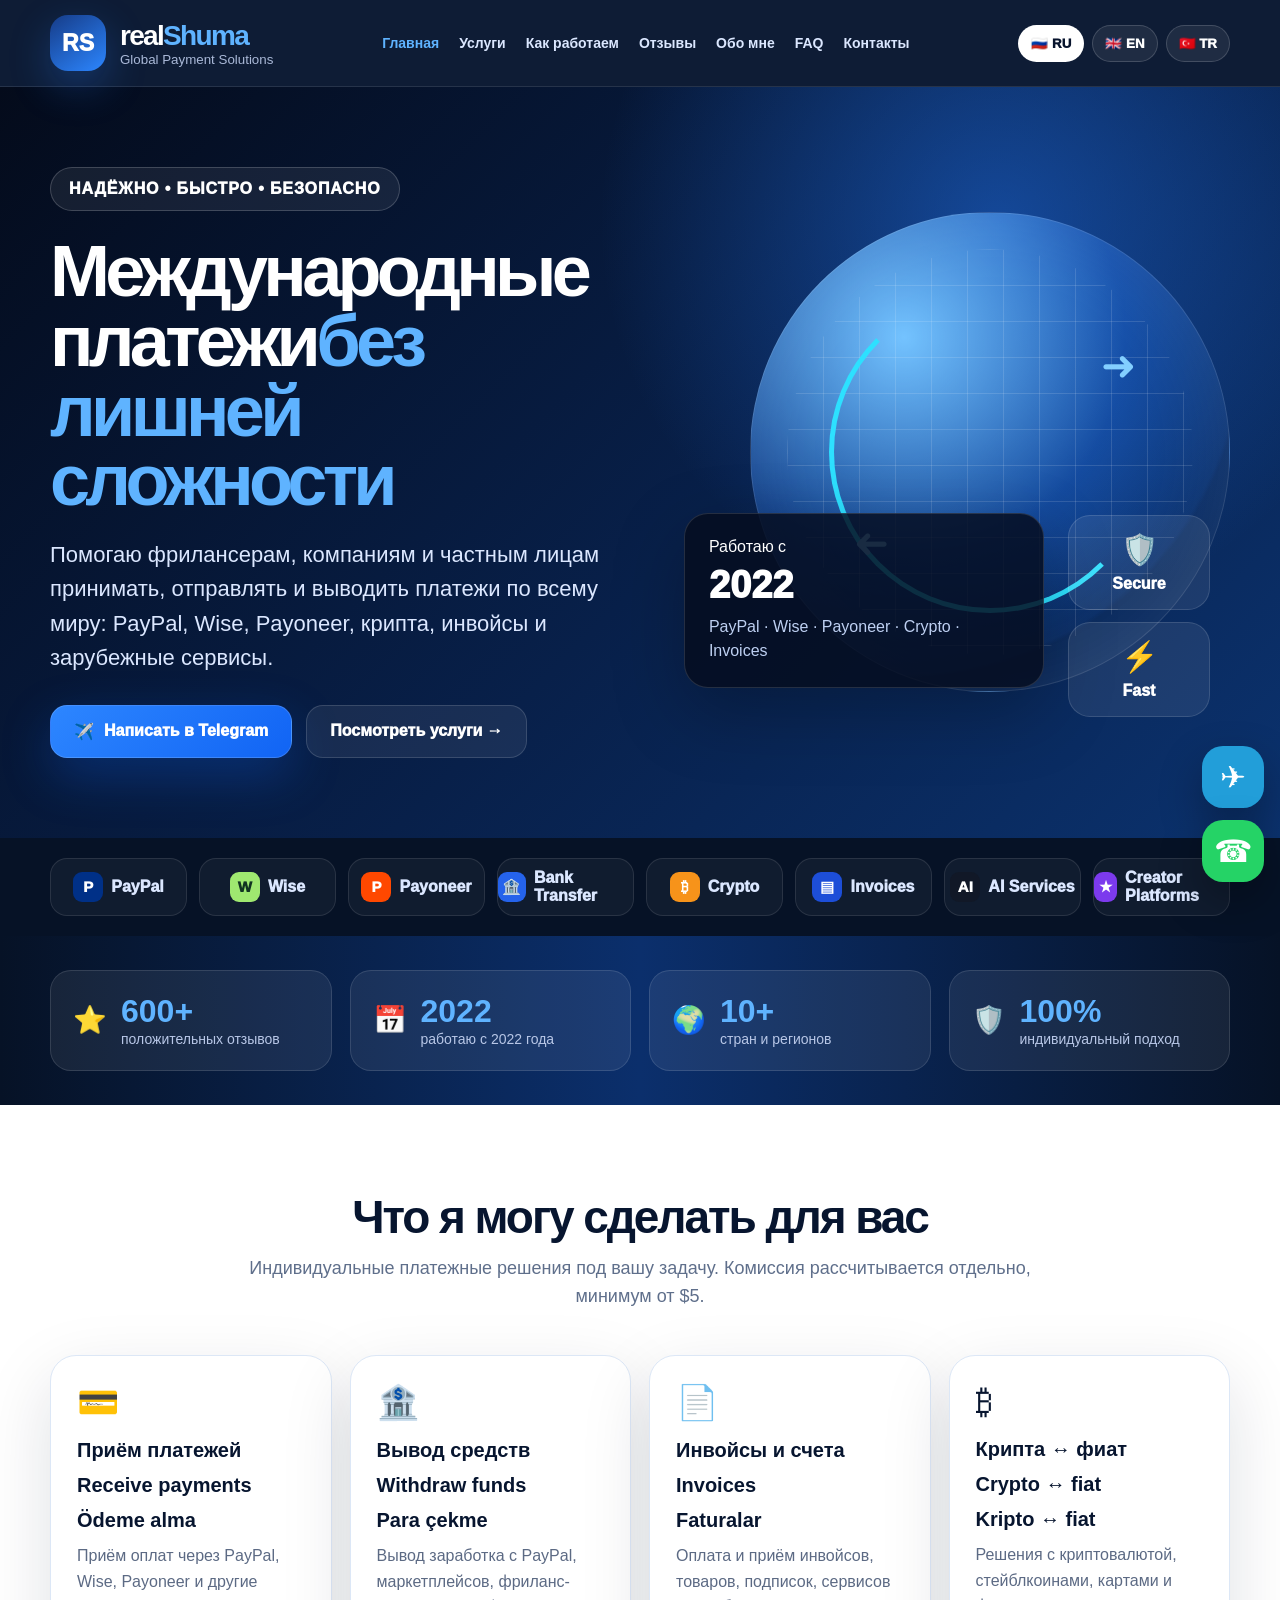
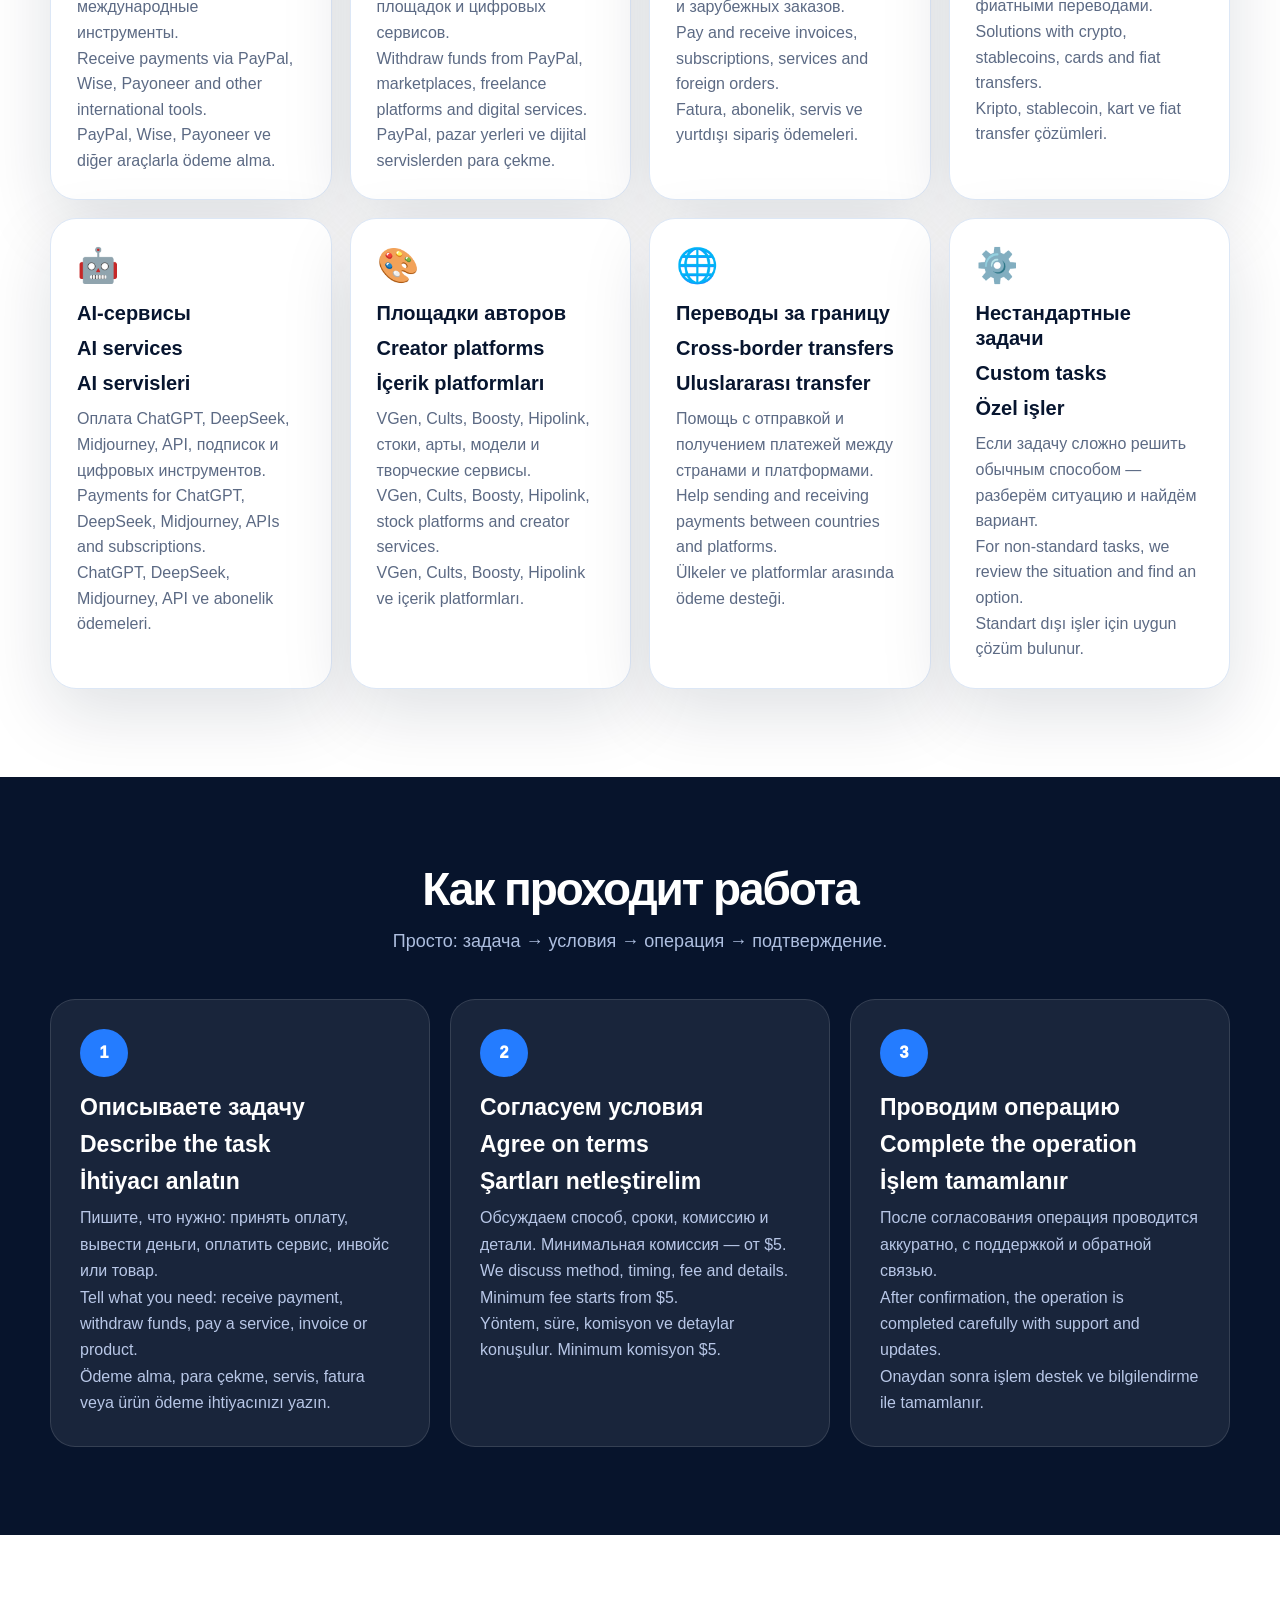
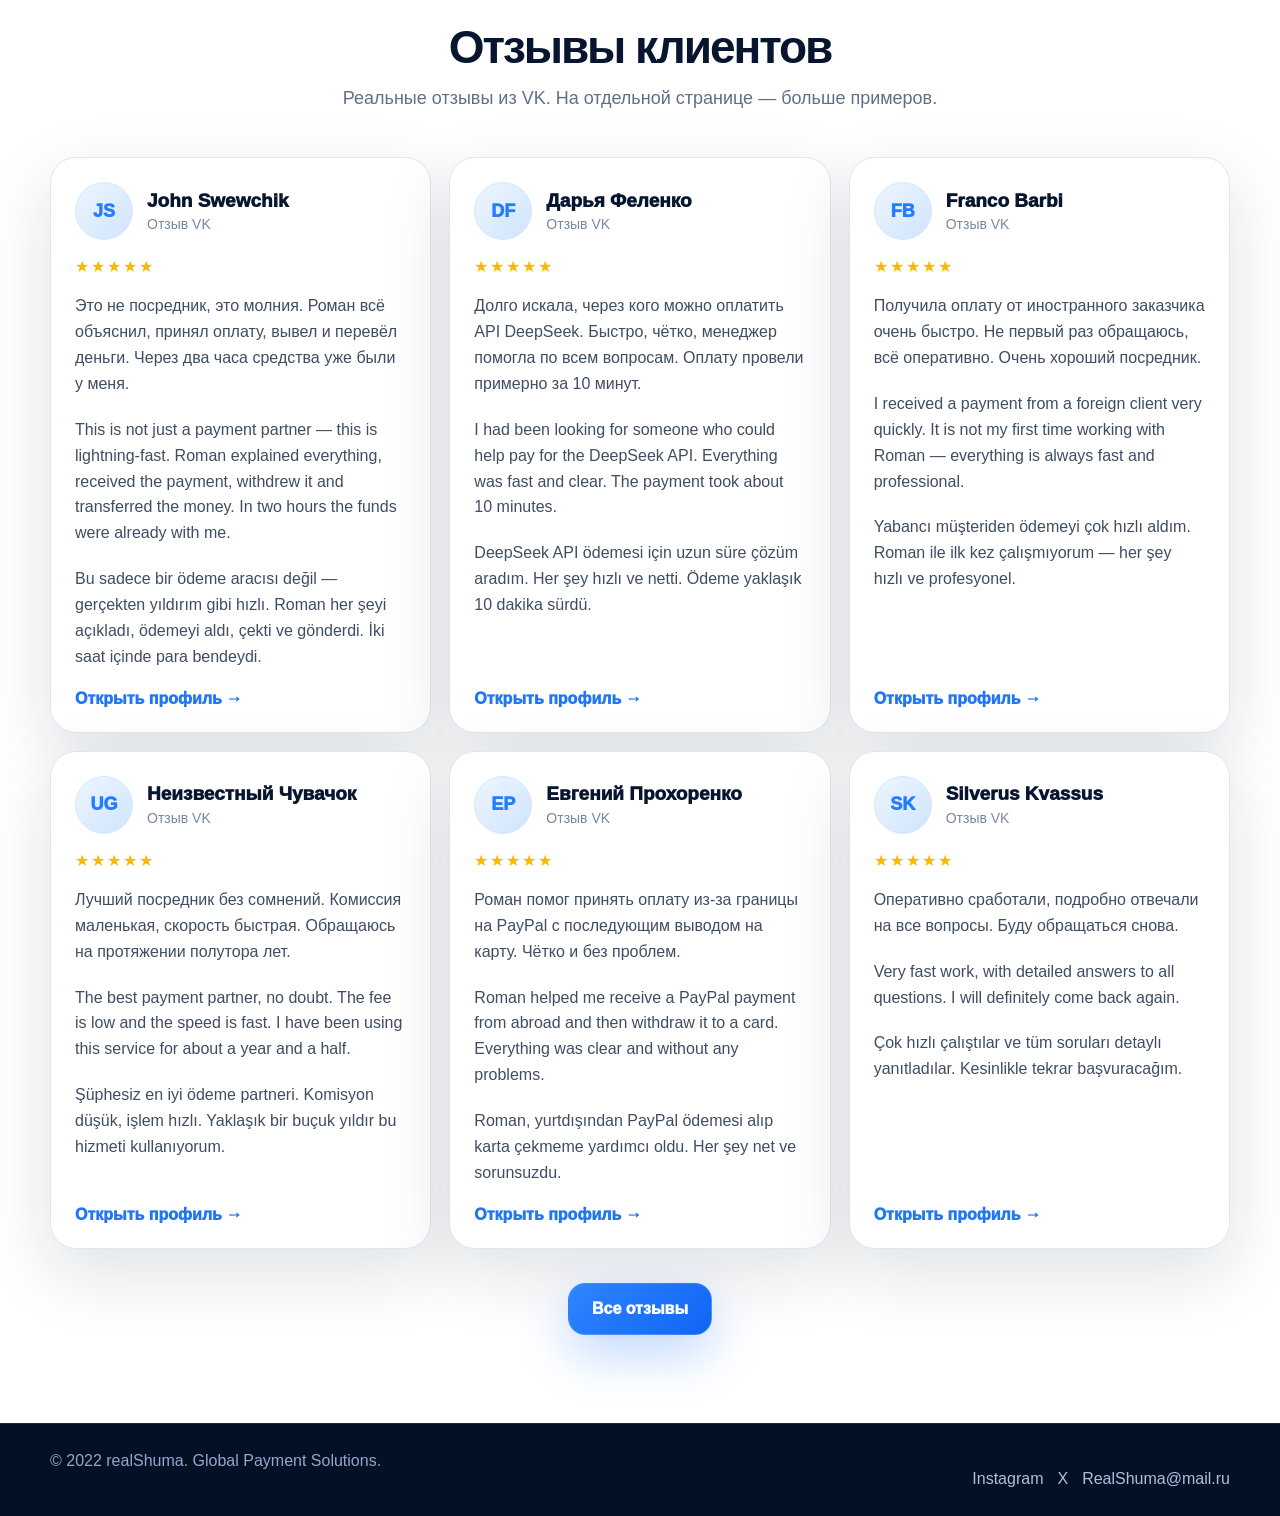
==== commit ce02e95a: "Add files via upload" ====
--- a/index.html
+++ b/index.html
@@ -1,605 +1,28 @@
-<!doctype html>
-<html lang="ru">
-<head>
-<meta charset="utf-8">
-<meta name="viewport" content="width=device-width,initial-scale=1">
-<title>realShuma — Global Payment Solutions</title>
-<meta name="description" content="realShuma — международные платежные решения: PayPal, Wise, Payoneer, крипта, инвойсы, зарубежные сервисы. Работаю с 2022 года. 600+ отзывов.">
-<meta name="keywords" content="PayPal посредник, вывод PayPal, оплата PayPal, PayPal Россия СНГ, Wise, Payoneer, realShuma, международные платежи">
-<meta name="robots" content="index,follow">
-<link rel="canonical" href="https://realshuma.com/">
-<meta property="og:title" content="realShuma — Global Payment Solutions">
-<meta property="og:description" content="PayPal, Wise, Payoneer, crypto, invoices and international payment solutions. Since 2022. 600+ reviews.">
-<meta property="og:type" content="website">
-<meta property="og:url" content="https://realshuma.com/">
-<meta name="theme-color" content="#07142c">
-<style>
-:root {
-  --navy:#07142c; --navy2:#0b1d3d; --navy3:#102a59; --blue:#247cff; --blue2:#63b3ff;
-  --paper:#f4f7fb; --card:#ffffff; --ink:#0b1730; --muted:#61708d; --line:#dfe7f4;
-  --w:1160px; --shadow:0 24px 70px rgba(12,31,68,.12);
-}
-*{box-sizing:border-box} html{scroll-behavior:smooth} body{margin:0;font-family:Inter,Arial,Helvetica,sans-serif;background:var(--paper);color:var(--ink)} a{color:inherit;text-decoration:none}
-.container{width:min(var(--w),calc(100% - 36px));margin:auto} [data-lang]{display:none!important} body.ru [data-lang=ru],body.en [data-lang=en],body.tr [data-lang=tr]{display:revert!important}
-.top{position:sticky;top:0;z-index:50;background:rgba(7,20,44,.96);backdrop-filter:blur(18px);border-bottom:1px solid rgba(255,255,255,.1)} .nav{height:84px;display:flex;align-items:center;justify-content:space-between;gap:20px}
-.brand{display:flex;gap:14px;align-items:center;color:white} .rs{width:54px;height:54px;border-radius:17px;background:linear-gradient(135deg,#173b86,#2781ff);display:grid;place-items:center;font-weight:950;font-size:22px;box-shadow:inset 0 0 24px rgba(255,255,255,.18)} .brand b{font-size:27px;letter-spacing:-.06em} .brand b span{color:var(--blue2)} .brand small{display:block;color:#aab9d8;font-size:14px;margin-top:2px}
-.menu{display:flex;gap:24px;color:#dbe7ff;font-weight:800;font-size:14px} .menu a:hover{color:var(--blue2)} .langs{display:flex;gap:8px} .langs button{border:1px solid rgba(255,255,255,.15);background:rgba(255,255,255,.07);color:white;border-radius:999px;padding:10px 12px;font-weight:950;cursor:pointer} .langs .on{background:white;color:#08142d}
-.hero{background:radial-gradient(circle at 82% 16%,rgba(36,124,255,.35),transparent 35%),linear-gradient(135deg,#050d1e,#09214a 56%,#0b326e);color:white;overflow:hidden} .hero .container{display:grid;grid-template-columns:1.05fr .95fr;gap:54px;align-items:center;min-height:620px;padding:78px 0}
-.kicker{display:inline-flex;padding:12px 18px;border-radius:999px;border:1px solid rgba(255,255,255,.18);background:rgba(255,255,255,.07);font-weight:950;letter-spacing:.06em;text-transform:uppercase} h1{font-size:70px;line-height:.98;letter-spacing:-.065em;margin:26px 0 22px} h1 span.blue{display:block;color:var(--blue2)} .lead{font-size:22px;line-height:1.55;color:#dbe7ff;max-width:650px;margin:0 0 30px} .btns{display:flex;gap:14px;flex-wrap:wrap} .btn{display:inline-flex!important;align-items:center;justify-content:center;gap:10px;padding:17px 24px;border-radius:18px;font-weight:950;border:1px solid rgba(255,255,255,.14)} .btn.primary{background:linear-gradient(135deg,#2d86ff,#1164f4);color:white;box-shadow:0 18px 50px rgba(15,103,255,.28)} .btn.ghost{background:rgba(255,255,255,.07);color:white}
-.visual{position:relative;height:470px} .globe{position:absolute;right:0;top:5px;width:445px;height:445px;border-radius:50%;background:radial-gradient(circle at 32% 26%,#74c3ff,#247cff55 45%,#247cff12 70%,transparent 71%);border:1px solid rgba(255,255,255,.15);box-shadow:inset 0 0 90px rgba(255,255,255,.08)} .globe:before{content:"";position:absolute;inset:35px;border-radius:50%;background-image:linear-gradient(rgba(255,255,255,.13) 1px,transparent 1px),linear-gradient(90deg,rgba(255,255,255,.13) 1px,transparent 1px);background-size:36px 36px;clip-path:circle(50%)} .orb{position:absolute;inset:77px;border-radius:50%;border:5px solid transparent;border-left-color:#2de0ff;border-bottom-color:#2de0ff;animation:rot 10s linear infinite} .orb:before,.orb:after{content:"➜";position:absolute;color:#76c5ff;font-size:40px} .orb:before{right:10px;top:45px} .orb:after{left:20px;bottom:38px;transform:rotate(180deg)} @keyframes rot{to{transform:rotate(360deg)}}
-.panel{position:absolute;left:0;bottom:10px;width:310px;background:rgba(5,13,30,.78);border:1px solid rgba(255,255,255,.13);border-radius:24px;padding:22px;box-shadow:0 24px 70px rgba(0,0,0,.25)} .panel b{font-size:34px} .panel p{color:#bed0f2;margin:8px 0 0}
-.strip{background:#061226;color:white;border-top:1px solid rgba(255,255,255,.08);border-bottom:1px solid rgba(255,255,255,.08)} .strip-grid{display:grid;grid-template-columns:repeat(8,1fr);gap:12px;padding:20px 0} .mini{min-height:58px;border:1px solid rgba(255,255,255,.1);border-radius:17px;background:rgba(255,255,255,.045);display:flex;align-items:center;justify-content:center;gap:8px;font-weight:950;color:#dbe7ff} .lg{width:30px;height:30px;border-radius:9px;display:grid;place-items:center;font-weight:950;font-size:15px;color:white} .p{background:#003087} .w{background:#9fe870;color:#122} .po{background:#ff4800} .b{background:#2563eb} .c{background:#f7931a} .i{background:#1d4ed8} .ai{background:#111827} .cr{background:#7c3aed}
-.section{padding:86px 0} .white{background:white} .dark{background:#07142c;color:white} .head{max-width:820px;margin:0 auto 42px;text-align:center} .head h2{font-size:45px;line-height:1.08;letter-spacing:-.045em;margin:0 0 12px} .head p{font-size:18px;line-height:1.55;color:var(--muted);margin:0} .dark .head p{color:#aebfe0}
-.cards{display:grid;grid-template-columns:repeat(4,1fr);gap:18px} .card{background:white;border:1px solid var(--line);border-radius:24px;padding:25px;box-shadow:var(--shadow)} .card .icon{font-size:34px;margin-bottom:14px} .card h3{display:block!important;margin:0 0 10px;font-size:20px;line-height:1.25} .card p{display:block!important;margin:0;color:#5c6a84;line-height:1.58;font-size:16px}
-.stats{background:linear-gradient(90deg,#061226,#0b2f6c,#061226);color:white;padding:32px 0} .stats-grid{display:grid;grid-template-columns:repeat(4,1fr);gap:18px} .stat{display:flex;align-items:center;gap:14px;background:rgba(255,255,255,.07);border:1px solid rgba(255,255,255,.12);border-radius:20px;padding:22px} .stat b{font-size:32px;color:var(--blue2);display:block} .stat span{color:#b8c7e7;font-size:14px}
-.steps{display:grid;grid-template-columns:repeat(3,1fr);gap:20px} .step{background:rgba(255,255,255,.075);border:1px solid rgba(255,255,255,.12);border-radius:25px;padding:28px} .num{width:46px;height:46px;border-radius:50%;display:grid;place-items:center;background:var(--blue);font-weight:950;margin-bottom:17px} .step h3{display:block!important;margin:0 0 10px;font-size:23px} .step p{display:block!important;margin:0;color:#b8c7e7;line-height:1.65}
-.reviews-head{display:flex;justify-content:space-between;align-items:end;gap:20px;margin-bottom:28px} .reviews-head h2{font-size:45px;letter-spacing:-.045em;margin:0} .reviews-head p{color:var(--muted);margin:8px 0 0} .reviews{display:grid;grid-template-columns:repeat(3,1fr);gap:18px} .review{background:white;border:1px solid var(--line);border-radius:26px;padding:24px;box-shadow:var(--shadow);min-height:315px;display:flex;flex-direction:column} .rt{display:flex;gap:14px;align-items:center} .avatar{width:58px;height:58px;border-radius:50%;background:linear-gradient(135deg,#eef6ff,#cfe4ff);border:1px solid #d8e7fb;display:grid;place-items:center;color:#247cff;font-weight:950;font-size:18px;flex:none} .name{font-size:19px;font-weight:950;line-height:1.2} .src{color:#7887a2;font-size:14px;margin-top:4px} .stars{color:#f6b900;letter-spacing:2px;margin:17px 0} .review p{display:block!important;color:#3f4d63;line-height:1.62;margin:0 0 20px} .review a{margin-top:auto;color:#2076f3;font-weight:950}
-.about{display:grid;grid-template-columns:1fr 1fr;gap:22px} .darkcard{background:rgba(255,255,255,.075);border:1px solid rgba(255,255,255,.12);border-radius:28px;padding:30px} .darkcard p{display:block!important;color:#dbe7ff;line-height:1.65;font-size:18px} .check{display:grid;gap:12px;margin-top:18px} .check div:before{content:"✓";color:#24d47c;font-weight:950;margin-right:10px}
-.faq{max-width:920px;margin:auto;display:grid;gap:14px} details{background:white;border:1px solid var(--line);border-radius:18px;padding:20px;box-shadow:0 14px 40px rgba(12,31,68,.06)} summary{font-weight:950;font-size:18px;cursor:pointer} details p{display:block!important;color:#5c6a84;line-height:1.62}
-.contact{display:grid;grid-template-columns:repeat(4,1fr);gap:18px} .contact .darkcard a{display:block;margin:12px 0;color:#dbe7ff} .soc{width:30px;height:30px;border-radius:9px;object-fit:cover;vertical-align:middle;margin-right:8px} footer{background:#041024;color:#94a6cb;padding:28px 0;border-top:1px solid rgba(255,255,255,.1)} .float{position:fixed;right:16px;bottom:18px;z-index:80;display:grid;gap:12px} .float a{width:62px;height:62px;border-radius:21px;display:grid;place-items:center;overflow:hidden;box-shadow:0 18px 44px rgba(0,0,0,.30)} .float img{width:100%;height:100%;object-fit:cover}
-@media(max-width:1000px){.menu{display:none}.hero .container{grid-template-columns:1fr;min-height:auto}.visual{height:390px}.globe{left:50%;right:auto;transform:translateX(-50%);width:360px;height:360px}.panel{left:50%;transform:translateX(-50%);width:min(330px,100%)}.strip-grid{grid-template-columns:repeat(2,1fr)}.cards{grid-template-columns:repeat(2,1fr)}.reviews{grid-template-columns:repeat(2,1fr)}.stats-grid,.steps,.about,.contact{grid-template-columns:1fr}}
-@media(max-width:640px){.container{width:calc(100% - 28px)}.nav{height:82px}.brand b{font-size:24px}.brand small{font-size:13px;max-width:150px}.rs{width:52px;height:52px}.langs button{padding:9px 8px}h1{font-size:49px}.lead{font-size:20px}.btns{display:grid}.btn{width:100%}.trust-row,.cards,.reviews{grid-template-columns:1fr}.head h2,.reviews-head h2{font-size:36px}.reviews-head{display:block}.section{padding:66px 0}.strip-grid{grid-template-columns:1fr}.stat b{font-size:38px}.float a{width:58px;height:58px}}
-</style>
-</head>
-<body class="ru">
-<header class="top">
-<div class="container nav">
-<a class="brand" href="#home">
-<div class="rs">RS</div>
-<div>
-<b>real<span>Shuma</span>
-</b>
-<small>Global Payment Solutions</small>
+<!doctype html><html lang="ru"><head><meta charset="utf-8"><meta name="viewport" content="width=device-width,initial-scale=1"><title>realShuma — Global Payment Solutions</title><meta name="description" content="realShuma — международные платежные решения: PayPal, Wise, Payoneer, крипта, инвойсы. Работаю с 2022 года. 600+ отзывов."><meta property="og:title" content="realShuma — Global Payment Solutions"><meta property="og:description" content="PayPal, Wise, Payoneer, crypto, invoices and international payment support."><meta property="og:type" content="website"><meta name="theme-color" content="#07142c"><link rel="stylesheet" href="style.css"></head><body class="ru"><header class="top"><div class="container nav"><a class="brand" href="index.html"><div class="mark">RS</div><div><b>real<span>Shuma</span></b><small>Global Payment Solutions</small></div></a><nav class="menu"><a class="active" href="index.html"><span data-lang="ru">Главная</span><span data-lang="en">Home</span><span data-lang="tr">Ana sayfa</span></a><a class="" href="services.html"><span data-lang="ru">Услуги</span><span data-lang="en">Services</span><span data-lang="tr">Hizmetler</span></a><a class="" href="process.html"><span data-lang="ru">Как работаем</span><span data-lang="en">Process</span><span data-lang="tr">Süreç</span></a><a class="" href="reviews.html"><span data-lang="ru">Отзывы</span><span data-lang="en">Reviews</span><span data-lang="tr">Yorumlar</span></a><a class="" href="about.html"><span data-lang="ru">Обо мне</span><span data-lang="en">About</span><span data-lang="tr">Hakkımda</span></a><a class="" href="faq.html"><span data-lang="ru">FAQ</span><span data-lang="en">FAQ</span><span data-lang="tr">SSS</span></a><a class="" href="contact.html"><span data-lang="ru">Контакты</span><span data-lang="en">Contact</span><span data-lang="tr">İletişim</span></a></nav><div class="langs"><button id="b-ru" onclick="setLang('ru')">🇷🇺 RU</button><button id="b-en" onclick="setLang('en')">🇬🇧 EN</button><button id="b-tr" onclick="setLang('tr')">🇹🇷 TR</button></div></div></header>
+<section class="hero"><div class="container hero-inner"><div><div class="kicker"><span data-lang="ru">Надёжно • быстро • безопасно</span><span data-lang="en">Reliable • fast • secure</span><span data-lang="tr">Güvenilir • hızlı • güvenli</span></div><h1><span data-lang="ru">Международные платежи</span><span data-lang="en">Global payments</span><span data-lang="tr">Global ödemeler</span><span class="blue block" data-lang="ru">без лишней сложности</span><span class="blue block" data-lang="en">made simple</span><span class="blue block" data-lang="tr">daha kolay</span></h1><p class="lead" data-lang="ru">Помогаю фрилансерам, компаниям и частным лицам принимать, отправлять и выводить платежи по всему миру: PayPal, Wise, Payoneer, крипта, инвойсы и зарубежные сервисы.</p><p class="lead" data-lang="en">I help freelancers, businesses and individuals receive, send and withdraw payments worldwide: PayPal, Wise, Payoneer, crypto, invoices and international digital services.</p><p class="lead" data-lang="tr">Freelancerlar, şirketler ve bireyler için global ödeme çözümleri: PayPal, Wise, Payoneer, kripto, faturalar ve uluslararası servisler.</p><div class="btns"><a class="btn primary" href="https://t.me/realshuma" target="_blank">✈️ <span data-lang="ru">Написать в Telegram</span><span data-lang="en">Contact on Telegram</span><span data-lang="tr">Telegram ile yaz</span></a><a class="btn ghost" href="services.html"><span data-lang="ru">Посмотреть услуги →</span><span data-lang="en">View services →</span><span data-lang="tr">Hizmetleri gör →</span></a></div></div><div class="visual"><div class="globe"><div class="orb"></div></div><div class="dash"><span data-lang="ru">Работаю с</span><span data-lang="en">Since</span><span data-lang="tr">Başlangıç</span><span class="big">2022</span><p>PayPal · Wise · Payoneer · Crypto · Invoices</p></div><div class="tiles"><div class="tile"><span>🛡️</span>Secure</div><div class="tile"><span>⚡</span>Fast</div></div></div></div></section>
+<section class="strip"><div class="container strip-grid"><div class="mini"><span class="lg p">P</span>PayPal</div><div class="mini"><span class="lg w">W</span>Wise</div><div class="mini"><span class="lg po">P</span>Payoneer</div><div class="mini"><span class="lg b">🏦</span>Bank Transfer</div><div class="mini"><span class="lg c">₿</span>Crypto</div><div class="mini"><span class="lg i">▤</span>Invoices</div><div class="mini"><span class="lg ai">AI</span>AI Services</div><div class="mini"><span class="lg cr">★</span>Creator Platforms</div></div></section>
+<section class="stats"><div class="container stats-grid"><div class="stat"><i>⭐</i><div><b>600+</b><span data-lang="ru">положительных отзывов</span><span data-lang="en">positive reviews</span><span data-lang="tr">olumlu yorum</span></div></div><div class="stat"><i>📅</i><div><b>2022</b><span data-lang="ru">работаю с 2022 года</span><span data-lang="en">working since 2022</span><span data-lang="tr">2022'den beri</span></div></div><div class="stat"><i>🌍</i><div><b>10+</b><span data-lang="ru">стран и регионов</span><span data-lang="en">countries and regions</span><span data-lang="tr">ülke ve bölge</span></div></div><div class="stat"><i>🛡️</i><div><b>100%</b><span data-lang="ru">индивидуальный подход</span><span data-lang="en">individual approach</span><span data-lang="tr">kişisel yaklaşım</span></div></div></div></section>
+<section class="section white"><div class="container"><div class="head"><h2 data-lang="ru">Что я могу сделать для вас</h2><h2 data-lang="en">What I can do for you</h2><h2 data-lang="tr">Sizin için neler yapabilirim</h2><p data-lang="ru">Индивидуальные платежные решения под вашу задачу. Комиссия рассчитывается отдельно, минимум от $5.</p><p data-lang="en">Individual payment solutions for your task. Fee is calculated separately, minimum from $5.</p><p data-lang="tr">İhtiyacınıza özel ödeme çözümleri. Komisyon ayrıca hesaplanır, minimum $5.</p></div>
+<div class="cards">
+<div class="card"><div class="icon">💳</div><h3 data-lang="ru">Приём платежей</h3><h3 data-lang="en">Receive payments</h3><h3 data-lang="tr">Ödeme alma</h3><p data-lang="ru">Приём оплат через PayPal, Wise, Payoneer и другие международные инструменты.</p><p data-lang="en">Receive payments via PayPal, Wise, Payoneer and other international tools.</p><p data-lang="tr">PayPal, Wise, Payoneer ve diğer araçlarla ödeme alma.</p></div>
+<div class="card"><div class="icon">🏦</div><h3 data-lang="ru">Вывод средств</h3><h3 data-lang="en">Withdraw funds</h3><h3 data-lang="tr">Para çekme</h3><p data-lang="ru">Вывод заработка с PayPal, маркетплейсов, фриланс-площадок и цифровых сервисов.</p><p data-lang="en">Withdraw funds from PayPal, marketplaces, freelance platforms and digital services.</p><p data-lang="tr">PayPal, pazar yerleri ve dijital servislerden para çekme.</p></div>
+<div class="card"><div class="icon">📄</div><h3 data-lang="ru">Инвойсы и счета</h3><h3 data-lang="en">Invoices</h3><h3 data-lang="tr">Faturalar</h3><p data-lang="ru">Оплата и приём инвойсов, товаров, подписок, сервисов и зарубежных заказов.</p><p data-lang="en">Pay and receive invoices, subscriptions, services and foreign orders.</p><p data-lang="tr">Fatura, abonelik, servis ve yurtdışı sipariş ödemeleri.</p></div>
+<div class="card"><div class="icon">₿</div><h3 data-lang="ru">Крипта ↔ фиат</h3><h3 data-lang="en">Crypto ↔ fiat</h3><h3 data-lang="tr">Kripto ↔ fiat</h3><p data-lang="ru">Решения с криптовалютой, стейблкоинами, картами и фиатными переводами.</p><p data-lang="en">Solutions with crypto, stablecoins, cards and fiat transfers.</p><p data-lang="tr">Kripto, stablecoin, kart ve fiat transfer çözümleri.</p></div>
+<div class="card"><div class="icon">🤖</div><h3 data-lang="ru">AI-сервисы</h3><h3 data-lang="en">AI services</h3><h3 data-lang="tr">AI servisleri</h3><p data-lang="ru">Оплата ChatGPT, DeepSeek, Midjourney, API, подписок и цифровых инструментов.</p><p data-lang="en">Payments for ChatGPT, DeepSeek, Midjourney, APIs and subscriptions.</p><p data-lang="tr">ChatGPT, DeepSeek, Midjourney, API ve abonelik ödemeleri.</p></div>
+<div class="card"><div class="icon">🎨</div><h3 data-lang="ru">Площадки авторов</h3><h3 data-lang="en">Creator platforms</h3><h3 data-lang="tr">İçerik platformları</h3><p data-lang="ru">VGen, Cults, Boosty, Hipolink, стоки, арты, модели и творческие сервисы.</p><p data-lang="en">VGen, Cults, Boosty, Hipolink, stock platforms and creator services.</p><p data-lang="tr">VGen, Cults, Boosty, Hipolink ve içerik platformları.</p></div>
+<div class="card"><div class="icon">🌐</div><h3 data-lang="ru">Переводы за границу</h3><h3 data-lang="en">Cross-border transfers</h3><h3 data-lang="tr">Uluslararası transfer</h3><p data-lang="ru">Помощь с отправкой и получением платежей между странами и платформами.</p><p data-lang="en">Help sending and receiving payments between countries and platforms.</p><p data-lang="tr">Ülkeler ve platformlar arasında ödeme desteği.</p></div>
+<div class="card"><div class="icon">⚙️</div><h3 data-lang="ru">Нестандартные задачи</h3><h3 data-lang="en">Custom tasks</h3><h3 data-lang="tr">Özel işler</h3><p data-lang="ru">Если задачу сложно решить обычным способом — разберём ситуацию и найдём вариант.</p><p data-lang="en">For non-standard tasks, we review the situation and find an option.</p><p data-lang="tr">Standart dışı işler için uygun çözüm bulunur.</p></div>
 </div>
-</a>
-<nav class="menu">
-<a href="#services">Services</a>
-<a href="#process">Process</a>
-<a href="#reviews">Reviews</a>
-<a href="#about">About</a>
-<a href="#faq">FAQ</a>
-<a href="#contact">Contact</a>
-</nav>
-<div class="langs">
-<button id="b-ru" onclick="setLang('ru')">🇷🇺 RU</button>
-<button id="b-en" onclick="setLang('en')">🇬🇧 EN</button>
-<button id="b-tr" onclick="setLang('tr')">🇹🇷 TR</button>
+</div></section>
+<section class="section dark"><div class="container"><div class="head"><h2 data-lang="ru">Как проходит работа</h2><h2 data-lang="en">How it works</h2><h2 data-lang="tr">Süreç nasıl ilerler</h2><p data-lang="ru">Просто: задача → условия → операция → подтверждение.</p><p data-lang="en">Simple: task → terms → operation → confirmation.</p><p data-lang="tr">Basit: ihtiyaç → şartlar → işlem → onay.</p></div><div class="steps"><div class="step"><div class="num">1</div><h3 data-lang="ru">Описываете задачу</h3><h3 data-lang="en">Describe the task</h3><h3 data-lang="tr">İhtiyacı anlatın</h3><p data-lang="ru">Пишите, что нужно: принять оплату, вывести деньги, оплатить сервис, инвойс или товар.</p><p data-lang="en">Tell what you need: receive payment, withdraw funds, pay a service, invoice or product.</p><p data-lang="tr">Ödeme alma, para çekme, servis, fatura veya ürün ödeme ihtiyacınızı yazın.</p></div><div class="step"><div class="num">2</div><h3 data-lang="ru">Согласуем условия</h3><h3 data-lang="en">Agree on terms</h3><h3 data-lang="tr">Şartları netleştirelim</h3><p data-lang="ru">Обсуждаем способ, сроки, комиссию и детали. Минимальная комиссия — от $5.</p><p data-lang="en">We discuss method, timing, fee and details. Minimum fee starts from $5.</p><p data-lang="tr">Yöntem, süre, komisyon ve detaylar konuşulur. Minimum komisyon $5.</p></div><div class="step"><div class="num">3</div><h3 data-lang="ru">Проводим операцию</h3><h3 data-lang="en">Complete the operation</h3><h3 data-lang="tr">İşlem tamamlanır</h3><p data-lang="ru">После согласования операция проводится аккуратно, с поддержкой и обратной связью.</p><p data-lang="en">After confirmation, the operation is completed carefully with support and updates.</p><p data-lang="tr">Onaydan sonra işlem destek ve bilgilendirme ile tamamlanır.</p></div></div></div></section>
+<section class="section white"><div class="container"><div class="head"><h2 data-lang="ru">Отзывы клиентов</h2><h2 data-lang="en">Client reviews</h2><h2 data-lang="tr">Müşteri yorumları</h2><p data-lang="ru">Реальные отзывы из VK. На отдельной странице — больше примеров.</p><p data-lang="en">Real VK feedback. More examples on the reviews page.</p><p data-lang="tr">Gerçek VK yorumları. Daha fazlası yorumlar sayfasında.</p></div>
+<div class="reviews">
+<article class="review"><div class="rt"><div class="avatar">JS</div><div><div class="name">John Swewchik</div><div class="src"><span data-lang="ru">Отзыв VK</span><span data-lang="en">VK review</span><span data-lang="tr">VK yorumu</span></div></div></div><div class="stars">★★★★★</div><p data-lang="ru">Это не посредник, это молния. Роман всё объяснил, принял оплату, вывел и перевёл деньги. Через два часа средства уже были у меня.</p><p data-lang="en">This is not just a payment partner — this is lightning-fast. Roman explained everything, received the payment, withdrew it and transferred the money. In two hours the funds were already with me.</p><p data-lang="tr">Bu sadece bir ödeme aracısı değil — gerçekten yıldırım gibi hızlı. Roman her şeyi açıkladı, ödemeyi aldı, çekti ve gönderdi. İki saat içinde para bendeydi.</p><a href="https://vk.ru/suwawowudattu" target="_blank"><span data-lang="ru">Открыть профиль →</span><span data-lang="en">Open profile →</span><span data-lang="tr">Profili aç →</span></a></article>
+<article class="review"><div class="rt"><div class="avatar">DF</div><div><div class="name"><span data-lang="ru">Дарья Феленко</span><span data-lang="en">Daria Felenko</span><span data-lang="tr">Daria Felenko</span></div><div class="src"><span data-lang="ru">Отзыв VK</span><span data-lang="en">VK review</span><span data-lang="tr">VK yorumu</span></div></div></div><div class="stars">★★★★★</div><p data-lang="ru">Долго искала, через кого можно оплатить API DeepSeek. Быстро, чётко, менеджер помогла по всем вопросам. Оплату провели примерно за 10 минут.</p><p data-lang="en">I had been looking for someone who could help pay for the DeepSeek API. Everything was fast and clear. The payment took about 10 minutes.</p><p data-lang="tr">DeepSeek API ödemesi için uzun süre çözüm aradım. Her şey hızlı ve netti. Ödeme yaklaşık 10 dakika sürdü.</p><a href="https://vk.ru/filinbro" target="_blank"><span data-lang="ru">Открыть профиль →</span><span data-lang="en">Open profile →</span><span data-lang="tr">Profili aç →</span></a></article>
+<article class="review"><div class="rt"><div class="avatar">FB</div><div><div class="name">Franco Barbi</div><div class="src"><span data-lang="ru">Отзыв VK</span><span data-lang="en">VK review</span><span data-lang="tr">VK yorumu</span></div></div></div><div class="stars">★★★★★</div><p data-lang="ru">Получила оплату от иностранного заказчика очень быстро. Не первый раз обращаюсь, всё оперативно. Очень хороший посредник.</p><p data-lang="en">I received a payment from a foreign client very quickly. It is not my first time working with Roman — everything is always fast and professional.</p><p data-lang="tr">Yabancı müşteriden ödemeyi çok hızlı aldım. Roman ile ilk kez çalışmıyorum — her şey hızlı ve profesyonel.</p><a href="https://vk.ru/leviackerman_01" target="_blank"><span data-lang="ru">Открыть профиль →</span><span data-lang="en">Open profile →</span><span data-lang="tr">Profili aç →</span></a></article>
+<article class="review"><div class="rt"><div class="avatar">UG</div><div><div class="name"><span data-lang="ru">Неизвестный Чувачок</span><span data-lang="en">Unknown Guy</span><span data-lang="tr">Bilinmeyen Kişi</span></div><div class="src"><span data-lang="ru">Отзыв VK</span><span data-lang="en">VK review</span><span data-lang="tr">VK yorumu</span></div></div></div><div class="stars">★★★★★</div><p data-lang="ru">Лучший посредник без сомнений. Комиссия маленькая, скорость быстрая. Обращаюсь на протяжении полутора лет.</p><p data-lang="en">The best payment partner, no doubt. The fee is low and the speed is fast. I have been using this service for about a year and a half.</p><p data-lang="tr">Şüphesiz en iyi ödeme partneri. Komisyon düşük, işlem hızlı. Yaklaşık bir buçuk yıldır bu hizmeti kullanıyorum.</p><a href="https://vk.ru/danilukos" target="_blank"><span data-lang="ru">Открыть профиль →</span><span data-lang="en">Open profile →</span><span data-lang="tr">Profili aç →</span></a></article>
+<article class="review"><div class="rt"><div class="avatar">EP</div><div><div class="name"><span data-lang="ru">Евгений Прохоренко</span><span data-lang="en">Evgeny Prokhorenko</span><span data-lang="tr">Evgeny Prokhorenko</span></div><div class="src"><span data-lang="ru">Отзыв VK</span><span data-lang="en">VK review</span><span data-lang="tr">VK yorumu</span></div></div></div><div class="stars">★★★★★</div><p data-lang="ru">Роман помог принять оплату из-за границы на PayPal с последующим выводом на карту. Чётко и без проблем.</p><p data-lang="en">Roman helped me receive a PayPal payment from abroad and then withdraw it to a card. Everything was clear and without any problems.</p><p data-lang="tr">Roman, yurtdışından PayPal ödemesi alıp karta çekmeme yardımcı oldu. Her şey net ve sorunsuzdu.</p><a href="https://vk.ru/mr.prohorgmail" target="_blank"><span data-lang="ru">Открыть профиль →</span><span data-lang="en">Open profile →</span><span data-lang="tr">Profili aç →</span></a></article>
+<article class="review"><div class="rt"><div class="avatar">SK</div><div><div class="name">Silverus Kvassus</div><div class="src"><span data-lang="ru">Отзыв VK</span><span data-lang="en">VK review</span><span data-lang="tr">VK yorumu</span></div></div></div><div class="stars">★★★★★</div><p data-lang="ru">Оперативно сработали, подробно отвечали на все вопросы. Буду обращаться снова.</p><p data-lang="en">Very fast work, with detailed answers to all questions. I will definitely come back again.</p><p data-lang="tr">Çok hızlı çalıştılar ve tüm soruları detaylı yanıtladılar. Kesinlikle tekrar başvuracağım.</p><a href="https://vk.ru/kvassus" target="_blank"><span data-lang="ru">Открыть профиль →</span><span data-lang="en">Open profile →</span><span data-lang="tr">Profili aç →</span></a></article>
 </div>
-</div>
-</header>
-
-<main id="home">
-<section class="hero">
-<div class="container">
-<div>
-<div class="kicker">
-<span data-lang="ru">Надёжно • быстро • безопасно</span>
-<span data-lang="en">Reliable • fast • secure</span>
-<span data-lang="tr">Güvenilir • hızlı • güvenli</span>
-</div>
-<h1>
-<span data-lang="ru">Международные платежи</span>
-<span data-lang="en">Global payments</span>
-<span data-lang="tr">Global ödemeler</span>
-<span class="blue" data-lang="ru">без лишней сложности</span>
-<span class="blue" data-lang="en">made simple</span>
-<span class="blue" data-lang="tr">daha kolay</span>
-</h1>
-<p class="lead" data-lang="ru">Помогаю фрилансерам, компаниям и частным лицам принимать, отправлять и выводить платежи по всему миру: PayPal, Wise, Payoneer, крипта, инвойсы и зарубежные сервисы.</p>
-<p class="lead" data-lang="en">I help freelancers, businesses and individuals receive, send and withdraw payments worldwide: PayPal, Wise, Payoneer, crypto, invoices and international digital services.</p>
-<p class="lead" data-lang="tr">Freelancerlar, şirketler ve bireyler için global ödeme çözümleri: PayPal, Wise, Payoneer, kripto, faturalar ve uluslararası servisler.</p>
-<div class="btns">
-<a class="btn primary" href="https://t.me/realshuma" target="_blank">✈️ <span data-lang="ru">Написать в Telegram</span>
-<span data-lang="en">Contact on Telegram</span>
-<span data-lang="tr">Telegram ile yaz</span>
-</a>
-<a class="btn ghost" href="#services">
-<span data-lang="ru">Посмотреть услуги →</span>
-<span data-lang="en">View services →</span>
-<span data-lang="tr">Hizmetleri gör →</span>
-</a>
-</div>
-</div>
-<div class="visual">
-<div class="globe">
-<div class="orb">
-</div>
-</div>
-<div class="panel">
-<span data-lang="ru">Работаю с</span>
-<span data-lang="en">Since</span>
-<span data-lang="tr">Başlangıç</span>
-<b> 2022</b>
-<p>PayPal · Wise · Payoneer · Crypto</p>
-</div>
-</div>
-</div>
-</section>
-
-<section class="strip">
-<div class="container strip-grid">
-<div class="mini">
-<span class="lg p">P</span>PayPal</div>
-<div class="mini">
-<span class="lg w">W</span>Wise</div>
-<div class="mini">
-<span class="lg po">P</span>Payoneer</div>
-<div class="mini">
-<span class="lg b">🏦</span>Bank Transfer</div>
-<div class="mini">
-<span class="lg c">₿</span>Crypto</div>
-<div class="mini">
-<span class="lg i">▤</span>Invoices</div>
-<div class="mini">
-<span class="lg ai">AI</span>AI Services</div>
-<div class="mini">
-<span class="lg cr">★</span>Creator Platforms</div>
-</div>
-</section>
-
-<section class="section white" id="services">
-<div class="container">
-<div class="head">
-<h2 data-lang="ru">Услуги</h2>
-<h2 data-lang="en">Services</h2>
-<h2 data-lang="tr">Hizmetler</h2>
-<p data-lang="ru">Отдельный раздел услуг, как на нормальном сайте. Комиссия рассчитывается индивидуально, минимум от $5.</p>
-<p data-lang="en">A clear services section. The fee is individual, minimum from $5.</p>
-<p data-lang="tr">Net hizmet bölümü. Komisyon kişisel, minimum $5.</p>
-</div>
-<div class="cards">
-<div class="card">
-<div class="icon">💳</div>
-<h3 data-lang="ru">Приём платежей</h3>
-<h3 data-lang="en">Receive payments</h3>
-<h3 data-lang="tr">Ödeme alma</h3>
-<p data-lang="ru">Приём оплат через PayPal, Wise, Payoneer и другие международные инструменты.</p>
-<p data-lang="en">Receive payments via PayPal, Wise, Payoneer and other international tools.</p>
-<p data-lang="tr">PayPal, Wise, Payoneer ve diğer araçlarla ödeme alma.</p>
-</div>
-<div class="card">
-<div class="icon">🏦</div>
-<h3 data-lang="ru">Вывод средств</h3>
-<h3 data-lang="en">Withdraw funds</h3>
-<h3 data-lang="tr">Para çekme</h3>
-<p data-lang="ru">Вывод заработка с PayPal, маркетплейсов, фриланс-площадок и цифровых сервисов.</p>
-<p data-lang="en">Withdraw funds from PayPal, marketplaces, freelance platforms and digital services.</p>
-<p data-lang="tr">PayPal, pazar yerleri ve dijital servislerden para çekme.</p>
-</div>
-<div class="card">
-<div class="icon">📄</div>
-<h3 data-lang="ru">Инвойсы и счета</h3>
-<h3 data-lang="en">Invoices</h3>
-<h3 data-lang="tr">Faturalar</h3>
-<p data-lang="ru">Оплата и приём инвойсов, товаров, подписок, сервисов и зарубежных заказов.</p>
-<p data-lang="en">Pay and receive invoices, subscriptions, services and foreign orders.</p>
-<p data-lang="tr">Fatura, abonelik, servis ve yurtdışı sipariş ödemeleri.</p>
-</div>
-<div class="card">
-<div class="icon">₿</div>
-<h3 data-lang="ru">Крипта ↔ фиат</h3>
-<h3 data-lang="en">Crypto ↔ fiat</h3>
-<h3 data-lang="tr">Kripto ↔ fiat</h3>
-<p data-lang="ru">Решения с криптовалютой, стейблкоинами, картами и фиатными переводами.</p>
-<p data-lang="en">Solutions with crypto, stablecoins, cards and fiat transfers.</p>
-<p data-lang="tr">Kripto, stablecoin, kart ve fiat transfer çözümleri.</p>
-</div>
-<div class="card">
-<div class="icon">🤖</div>
-<h3 data-lang="ru">AI-сервисы</h3>
-<h3 data-lang="en">AI services</h3>
-<h3 data-lang="tr">AI servisleri</h3>
-<p data-lang="ru">Оплата ChatGPT, DeepSeek, Midjourney, API, подписок и цифровых инструментов.</p>
-<p data-lang="en">Payments for ChatGPT, DeepSeek, Midjourney, APIs and subscriptions.</p>
-<p data-lang="tr">ChatGPT, DeepSeek, Midjourney, API ve abonelik ödemeleri.</p>
-</div>
-<div class="card">
-<div class="icon">🎨</div>
-<h3 data-lang="ru">Площадки авторов</h3>
-<h3 data-lang="en">Creator platforms</h3>
-<h3 data-lang="tr">İçerik platformları</h3>
-<p data-lang="ru">VGen, Cults, Boosty, Hipolink, стоки, арты, модели и творческие сервисы.</p>
-<p data-lang="en">VGen, Cults, Boosty, Hipolink, stock platforms and creator services.</p>
-<p data-lang="tr">VGen, Cults, Boosty, Hipolink ve içerik platformları.</p>
-</div>
-<div class="card">
-<div class="icon">🌐</div>
-<h3 data-lang="ru">Переводы за границу</h3>
-<h3 data-lang="en">Cross-border transfers</h3>
-<h3 data-lang="tr">Uluslararası transfer</h3>
-<p data-lang="ru">Помощь с отправкой и получением платежей между странами и платформами.</p>
-<p data-lang="en">Help sending and receiving payments between countries and platforms.</p>
-<p data-lang="tr">Ülkeler ve platformlar arasında ödeme desteği.</p>
-</div>
-<div class="card">
-<div class="icon">⚙️</div>
-<h3 data-lang="ru">Нестандартные задачи</h3>
-<h3 data-lang="en">Custom tasks</h3>
-<h3 data-lang="tr">Özel işler</h3>
-<p data-lang="ru">Если задачу сложно решить обычным способом — разберём ситуацию и найдём вариант.</p>
-<p data-lang="en">For non-standard tasks, we review the situation and find an option.</p>
-<p data-lang="tr">Standart dışı işler için uygun çözüm bulunur.</p>
-</div>
-</div>
-</div>
-</section>
-
-<section class="stats">
-<div class="container stats-grid">
-<div class="stat">⭐<div>
-<b>600+</b>
-<span data-lang="ru">положительных отзывов</span>
-<span data-lang="en">positive reviews</span>
-<span data-lang="tr">olumlu yorum</span>
-</div>
-</div>
-<div class="stat">📅<div>
-<b>2022</b>
-<span data-lang="ru">работаю с 2022 года</span>
-<span data-lang="en">working since 2022</span>
-<span data-lang="tr">2022'den beri</span>
-</div>
-</div>
-<div class="stat">🌍<div>
-<b>10+</b>
-<span data-lang="ru">стран и регионов</span>
-<span data-lang="en">countries and regions</span>
-<span data-lang="tr">ülke ve bölge</span>
-</div>
-</div>
-<div class="stat">🛡️<div>
-<b>100%</b>
-<span data-lang="ru">индивидуальный подход</span>
-<span data-lang="en">individual approach</span>
-<span data-lang="tr">kişisel yaklaşım</span>
-</div>
-</div>
-</div>
-</section>
-
-<section class="section dark" id="process">
-<div class="container">
-<div class="head">
-<h2 data-lang="ru">Как проходит работа</h2>
-<h2 data-lang="en">How it works</h2>
-<h2 data-lang="tr">Nasıl çalışır</h2>
-<p data-lang="ru">Задача → условия → операция → подтверждение.</p>
-<p data-lang="en">Task → terms → operation → confirmation.</p>
-<p data-lang="tr">İhtiyaç → şartlar → işlem → onay.</p>
-</div>
-<div class="steps">
-<div class="step">
-<div class="num">1</div>
-<h3 data-lang="ru">Описываете задачу</h3>
-<h3 data-lang="en">Describe the task</h3>
-<h3 data-lang="tr">İhtiyacı anlatın</h3>
-<p data-lang="ru">Напишите, что нужно: принять оплату, вывести деньги, оплатить сервис, инвойс или товар.</p>
-<p data-lang="en">Tell what you need: receive payment, withdraw funds, pay a service, invoice or product.</p>
-<p data-lang="tr">Ödeme alma, para çekme, servis, fatura veya ürün ödeme ihtiyacınızı yazın.</p>
-</div>
-<div class="step">
-<div class="num">2</div>
-<h3 data-lang="ru">Согласуем условия</h3>
-<h3 data-lang="en">Agree on terms</h3>
-<h3 data-lang="tr">Şartları netleştirelim</h3>
-<p data-lang="ru">Обсуждаем способ, сроки, комиссию и детали. Минимальная комиссия — от $5.</p>
-<p data-lang="en">We discuss method, timing, fee and details. Minimum fee starts from $5.</p>
-<p data-lang="tr">Yöntem, süre, komisyon ve detaylar konuşulur. Minimum komisyon $5.</p>
-</div>
-<div class="step">
-<div class="num">3</div>
-<h3 data-lang="ru">Проводим операцию</h3>
-<h3 data-lang="en">Complete the operation</h3>
-<h3 data-lang="tr">İşlem tamamlanır</h3>
-<p data-lang="ru">После согласования операция проводится аккуратно, с поддержкой и обратной связью.</p>
-<p data-lang="en">After confirmation, the operation is completed carefully with support and updates.</p>
-<p data-lang="tr">Onaydan sonra işlem destek ve bilgilendirme ile tamamlanır.</p>
-</div>
-</div>
-</div>
-</section>
-
-<section class="section white" id="reviews">
-<div class="container">
-<div class="reviews-head">
-<div>
-<h2 data-lang="ru">Отзывы</h2>
-<h2 data-lang="en">Reviews</h2>
-<h2 data-lang="tr">Yorumlar</h2>
-<p data-lang="ru">Отдельный раздел отзывов. Оригиналы — в VK, EN/TR версии переведены.</p>
-<p data-lang="en">A dedicated reviews section. Originals are on VK, EN/TR versions are translated.</p>
-<p data-lang="tr">Ayrı yorum bölümü. Orijinaller VK'da, EN/TR sürümleri çevrilmiştir.</p>
-</div>
-<a class="btn primary" href="https://vk.ru/wall238360364_2827" target="_blank">
-<span data-lang="ru">Все отзывы</span>
-<span data-lang="en">All reviews</span>
-<span data-lang="tr">Tüm yorumlar</span>
-</a>
-</div>
-<div class="reviews">
-<article class="review">
-<div class="rt">
-<div class="avatar">JS</div>
-<div>
-<div class="name">
-<span data-lang="ru">John Swewchik</span>
-<span data-lang="en">John Swewchik</span>
-<span data-lang="tr">John Swewchik</span>
-</div>
-<div class="src">
-<span data-lang="ru">Отзыв VK</span>
-<span data-lang="en">VK review</span>
-<span data-lang="tr">VK yorumu</span>
-</div>
-</div>
-</div>
-<div class="stars">★★★★★</div>
-<p data-lang="ru">Это не посредник, это молния. Роман всё объяснил, принял оплату, вывел и перевёл деньги. Через два часа средства уже были у меня.</p>
-<p data-lang="en">This is not just a payment partner — this is lightning-fast. Roman explained everything, received the payment, withdrew it and transferred the money. In two hours the funds were already with me.</p>
-<p data-lang="tr">Bu sadece bir ödeme aracısı değil — gerçekten yıldırım gibi hızlı. Roman her şeyi açıkladı, ödemeyi aldı, çekti ve gönderdi. İki saat içinde para bendeydi.</p>
-<a href="https://vk.ru/suwawowudattu" target="_blank">
-<span data-lang="ru">Открыть профиль →</span>
-<span data-lang="en">Open profile →</span>
-<span data-lang="tr">Profili aç →</span>
-</a>
-</article>
-<article class="review">
-<div class="rt">
-<div class="avatar">DF</div>
-<div>
-<div class="name">
-<span data-lang="ru">Дарья Феленко</span>
-<span data-lang="en">Daria Felenko</span>
-<span data-lang="tr">Daria Felenko</span>
-</div>
-<div class="src">
-<span data-lang="ru">Отзыв VK</span>
-<span data-lang="en">VK review</span>
-<span data-lang="tr">VK yorumu</span>
-</div>
-</div>
-</div>
-<div class="stars">★★★★★</div>
-<p data-lang="ru">Долго искала, через кого можно оплатить API DeepSeek. Быстро, чётко, менеджер помогла по всем вопросам. Оплату провели примерно за 10 минут.</p>
-<p data-lang="en">I had been looking for someone who could help pay for the DeepSeek API. Everything was fast and clear. The payment took about 10 minutes.</p>
-<p data-lang="tr">DeepSeek API ödemesi için uzun süre çözüm aradım. Her şey hızlı ve netti. Ödeme yaklaşık 10 dakika sürdü.</p>
-<a href="https://vk.ru/filinbro" target="_blank">
-<span data-lang="ru">Открыть профиль →</span>
-<span data-lang="en">Open profile →</span>
-<span data-lang="tr">Profili aç →</span>
-</a>
-</article>
-<article class="review">
-<div class="rt">
-<div class="avatar">FB</div>
-<div>
-<div class="name">
-<span data-lang="ru">Franco Barbi</span>
-<span data-lang="en">Franco Barbi</span>
-<span data-lang="tr">Franco Barbi</span>
-</div>
-<div class="src">
-<span data-lang="ru">Отзыв VK</span>
-<span data-lang="en">VK review</span>
-<span data-lang="tr">VK yorumu</span>
-</div>
-</div>
-</div>
-<div class="stars">★★★★★</div>
-<p data-lang="ru">Получила оплату от иностранного заказчика очень быстро. Не первый раз обращаюсь, всё оперативно. Очень хороший посредник.</p>
-<p data-lang="en">I received a payment from a foreign client very quickly. It is not my first time working with Roman — everything is always fast and professional.</p>
-<p data-lang="tr">Yabancı müşteriden ödemeyi çok hızlı aldım. Roman ile ilk kez çalışmıyorum — her şey hızlı ve profesyonel.</p>
-<a href="https://vk.ru/leviackerman_01" target="_blank">
-<span data-lang="ru">Открыть профиль →</span>
-<span data-lang="en">Open profile →</span>
-<span data-lang="tr">Profili aç →</span>
-</a>
-</article>
-<article class="review">
-<div class="rt">
-<div class="avatar">UG</div>
-<div>
-<div class="name">
-<span data-lang="ru">Неизвестный Чувачок</span>
-<span data-lang="en">Unknown Guy</span>
-<span data-lang="tr">Bilinmeyen Kişi</span>
-</div>
-<div class="src">
-<span data-lang="ru">Отзыв VK</span>
-<span data-lang="en">VK review</span>
-<span data-lang="tr">VK yorumu</span>
-</div>
-</div>
-</div>
-<div class="stars">★★★★★</div>
-<p data-lang="ru">Лучший посредник без сомнений. Комиссия маленькая, скорость быстрая. Обращаюсь на протяжении полутора лет.</p>
-<p data-lang="en">The best payment partner, no doubt. The fee is low and the speed is fast. I have been using this service for about a year and a half.</p>
-<p data-lang="tr">Şüphesiz en iyi ödeme partneri. Komisyon düşük, işlem hızlı. Yaklaşık bir buçuk yıldır bu hizmeti kullanıyorum.</p>
-<a href="https://vk.ru/danilukos" target="_blank">
-<span data-lang="ru">Открыть профиль →</span>
-<span data-lang="en">Open profile →</span>
-<span data-lang="tr">Profili aç →</span>
-</a>
-</article>
-<article class="review">
-<div class="rt">
-<div class="avatar">EP</div>
-<div>
-<div class="name">
-<span data-lang="ru">Евгений Прохоренко</span>
-<span data-lang="en">Evgeny Prokhorenko</span>
-<span data-lang="tr">Evgeny Prokhorenko</span>
-</div>
-<div class="src">
-<span data-lang="ru">Отзыв VK</span>
-<span data-lang="en">VK review</span>
-<span data-lang="tr">VK yorumu</span>
-</div>
-</div>
-</div>
-<div class="stars">★★★★★</div>
-<p data-lang="ru">Роман помог принять оплату из-за границы на PayPal с последующим выводом на карту. Чётко и без проблем.</p>
-<p data-lang="en">Roman helped me receive a PayPal payment from abroad and then withdraw it to a card. Everything was clear and without any problems.</p>
-<p data-lang="tr">Roman, yurtdışından PayPal ödemesi alıp karta çekmeme yardımcı oldu. Her şey net ve sorunsuzdu.</p>
-<a href="https://vk.ru/mr.prohorgmail" target="_blank">
-<span data-lang="ru">Открыть профиль →</span>
-<span data-lang="en">Open profile →</span>
-<span data-lang="tr">Profili aç →</span>
-</a>
-</article>
-<article class="review">
-<div class="rt">
-<div class="avatar">SK</div>
-<div>
-<div class="name">
-<span data-lang="ru">Silverus Kvassus</span>
-<span data-lang="en">Silverus Kvassus</span>
-<span data-lang="tr">Silverus Kvassus</span>
-</div>
-<div class="src">
-<span data-lang="ru">Отзыв VK</span>
-<span data-lang="en">VK review</span>
-<span data-lang="tr">VK yorumu</span>
-</div>
-</div>
-</div>
-<div class="stars">★★★★★</div>
-<p data-lang="ru">Оперативно сработали, подробно отвечали на все вопросы. Буду обращаться снова.</p>
-<p data-lang="en">Very fast work, with detailed answers to all questions. I will definitely come back again.</p>
-<p data-lang="tr">Çok hızlı çalıştılar ve tüm soruları detaylı yanıtladılar. Kesinlikle tekrar başvuracağım.</p>
-<a href="https://vk.ru/kvassus" target="_blank">
-<span data-lang="ru">Открыть профиль →</span>
-<span data-lang="en">Open profile →</span>
-<span data-lang="tr">Profili aç →</span>
-</a>
-</article>
-</div>
-</div>
-</section>
-
-<section class="section dark" id="about">
-<div class="container about">
-<div class="darkcard">
-<h2 data-lang="ru">Обо мне</h2>
-<h2 data-lang="en">About me</h2>
-<h2 data-lang="tr">Hakkımda</h2>
-<p data-lang="ru">Доброго времени суток ✌️ Меня зовут Roman. Я имею открытые счета в иностранных банках и помогаю проводить международные операции с помощью PayPal и других платёжных инструментов.</p>
-<p data-lang="en">My name is Roman. I work with international payment tools and help clients receive, send and withdraw payments through PayPal and other platforms.</p>
-<p data-lang="tr">Ben Roman. Uluslararası ödeme araçlarıyla çalışıyorum ve müşterilerin PayPal ve diğer platformlar üzerinden ödeme almasına, göndermesine ve çekmesine yardımcı oluyorum.</p>
-</div>
-<div class="darkcard">
-<h2 data-lang="ru">Почему выбирают realShuma</h2>
-<h2 data-lang="en">Why choose realShuma</h2>
-<h2 data-lang="tr">Neden realShuma</h2>
-<div class="check">
-<div data-lang="ru">Индивидуальный подход к каждой операции</div>
-<div data-lang="en">Individual approach to every operation</div>
-<div data-lang="tr">Her işlem için kişisel yaklaşım</div>
-<div data-lang="ru">Комиссия обсуждается заранее, минимум от $5</div>
-<div data-lang="en">Fee is discussed in advance, minimum from $5</div>
-<div data-lang="tr">Komisyon önceden konuşulur, minimum $5</div>
-<div data-lang="ru">Быстрая связь через Telegram и WhatsApp</div>
-<div data-lang="en">Fast communication via Telegram and WhatsApp</div>
-<div data-lang="tr">Telegram ve WhatsApp ile hızlı iletişim</div>
-<div data-lang="ru">Отзывы и история работы с 2022 года</div>
-<div data-lang="en">Reviews and work history since 2022</div>
-<div data-lang="tr">2022'den beri yorumlar ve iş geçmişi</div>
-</div>
-</div>
-</div>
-</section>
-
-<section class="section white" id="faq">
-<div class="container">
-<div class="head">
-<h2>FAQ</h2>
-</div>
-<div class="faq">
-<details open>
-<summary>
-<span data-lang="ru">Какая комиссия?</span>
-<span data-lang="en">What is the fee?</span>
-<span data-lang="tr">Komisyon ne kadar?</span>
-</summary>
-<p data-lang="ru">Комиссия рассчитывается индивидуально под задачу. Минимальная комиссия — от $5.</p>
-<p data-lang="en">The fee is calculated individually. Minimum fee starts from $5.</p>
-<p data-lang="tr">Komisyon işleme göre hesaplanır. Minimum $5.</p>
-</details>
-<details>
-<summary>
-<span data-lang="ru">С какими сервисами работаете?</span>
-<span data-lang="en">Which services do you work with?</span>
-<span data-lang="tr">Hangi servislerle çalışıyorsunuz?</span>
-</summary>
-<p data-lang="ru">PayPal, Wise, Payoneer, крипта, инвойсы, AI-сервисы, API, маркетплейсы, VGen, Cults и другие зарубежные платформы.</p>
-<p data-lang="en">PayPal, Wise, Payoneer, crypto, invoices, AI services, APIs, marketplaces, VGen, Cults and other international platforms.</p>
-<p data-lang="tr">PayPal, Wise, Payoneer, kripto, faturalar, AI servisleri, API, pazar yerleri, VGen, Cults ve diğer platformlar.</p>
-</details>
-<details>
-<summary>
-<span data-lang="ru">Как быстро проходит операция?</span>
-<span data-lang="en">How fast is the operation?</span>
-<span data-lang="tr">İşlem ne kadar hızlı?</span>
-</summary>
-<p data-lang="ru">Зависит от сервиса, суммы, страны и способа оплаты. Простые операции могут проходить быстро, сложные требуют проверки деталей.</p>
-<p data-lang="en">It depends on service, amount, country and payment method. Simple operations can be fast, complex ones need checks.</p>
-<p data-lang="tr">Servis, tutar, ülke ve ödeme yöntemine bağlıdır. Basit işlemler hızlı olabilir, karmaşık işlemler kontrol gerektirir.</p>
-</details>
-</div>
-</div>
-</section>
-
-<section class="section dark" id="contact">
-<div class="container">
-<div class="head">
-<h2 data-lang="ru">Контакты</h2>
-<h2 data-lang="en">Contacts</h2>
-<h2 data-lang="tr">İletişim</h2>
-<p data-lang="ru">Напишите задачу — отвечу и подскажу возможный вариант.</p>
-<p data-lang="en">Send your task — I will reply and suggest a possible solution.</p>
-<p data-lang="tr">İhtiyacınızı yazın — cevap verip çözüm önereceğim.</p>
-</div>
-<div class="contact">
-<div class="darkcard">
-<h3>Telegram</h3>
-<a href="https://t.me/realshuma" target="_blank">
-<img class="soc" src="[data-uri]">t.me/realshuma</a>
-</div>
-<div class="darkcard">
-<h3>WhatsApp</h3>
-<a href="https://wa.me/79042220808" target="_blank">
-<img class="soc" src="[data-uri]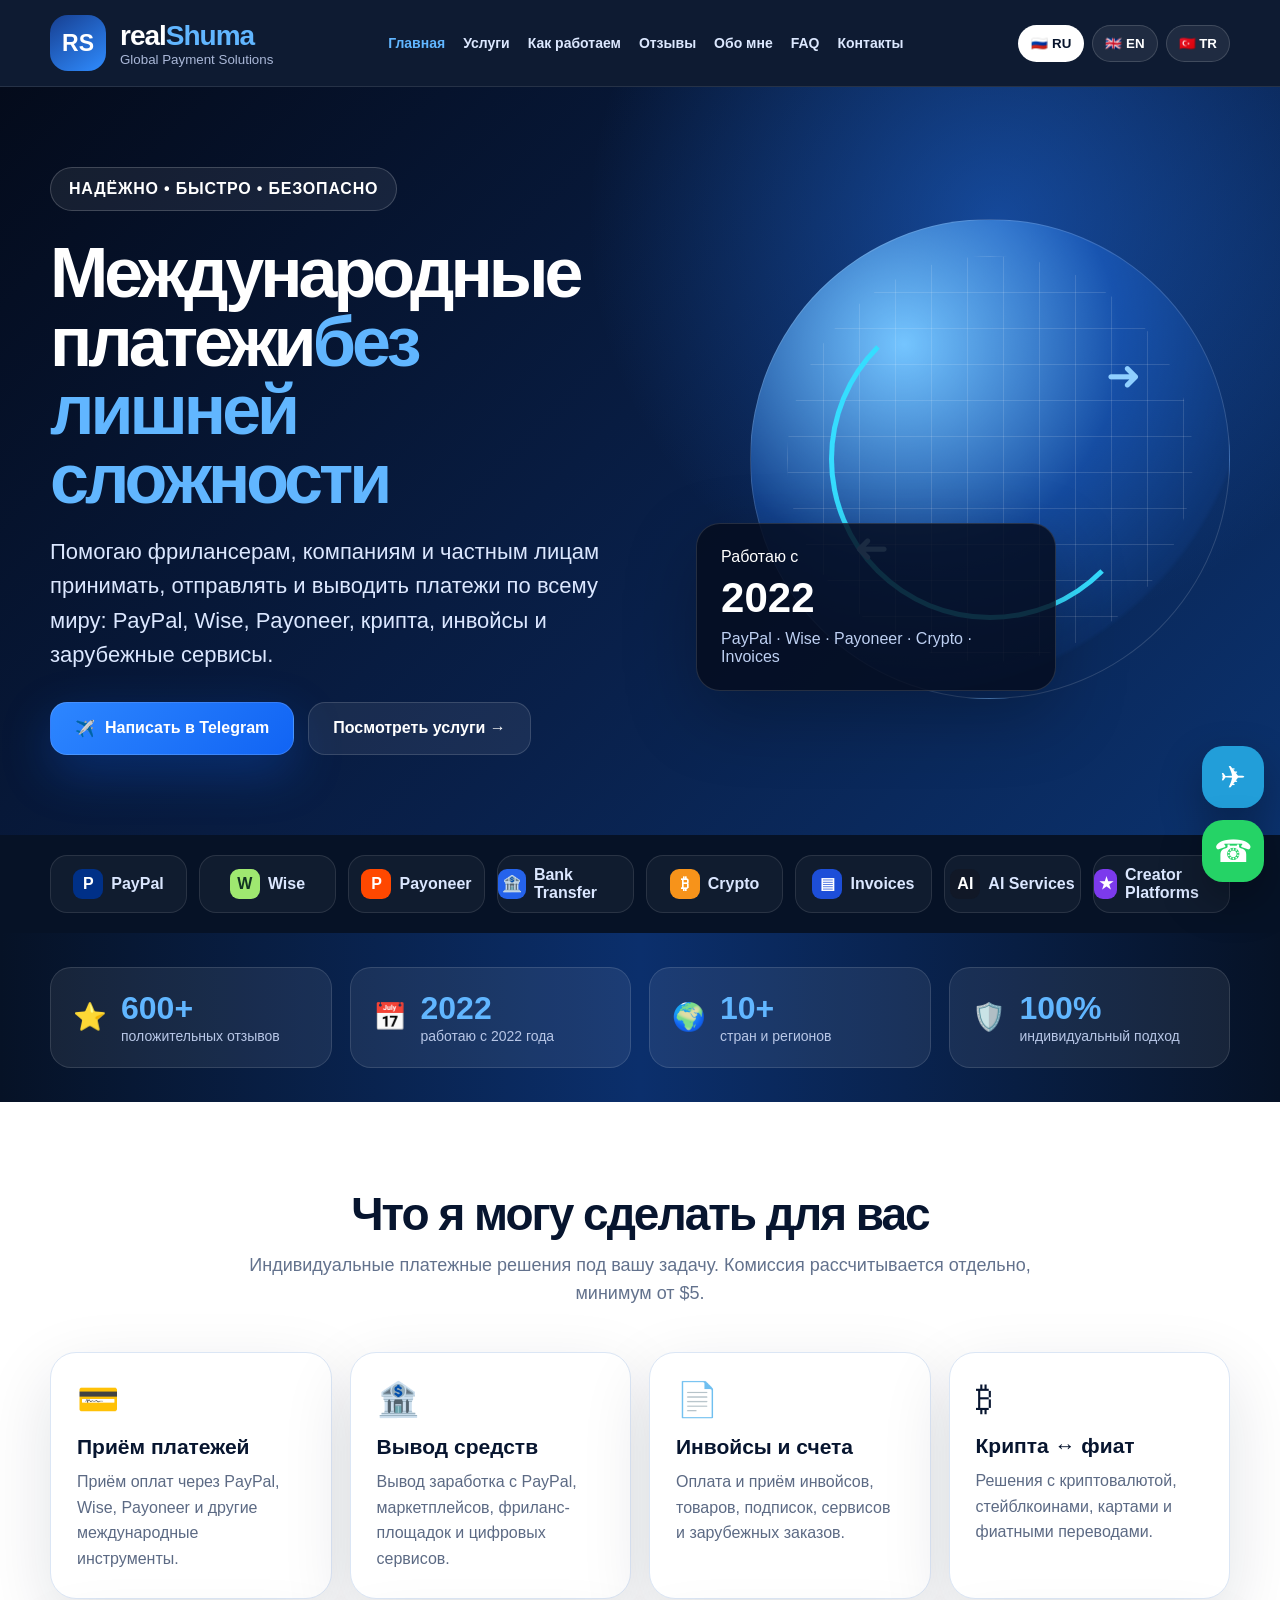
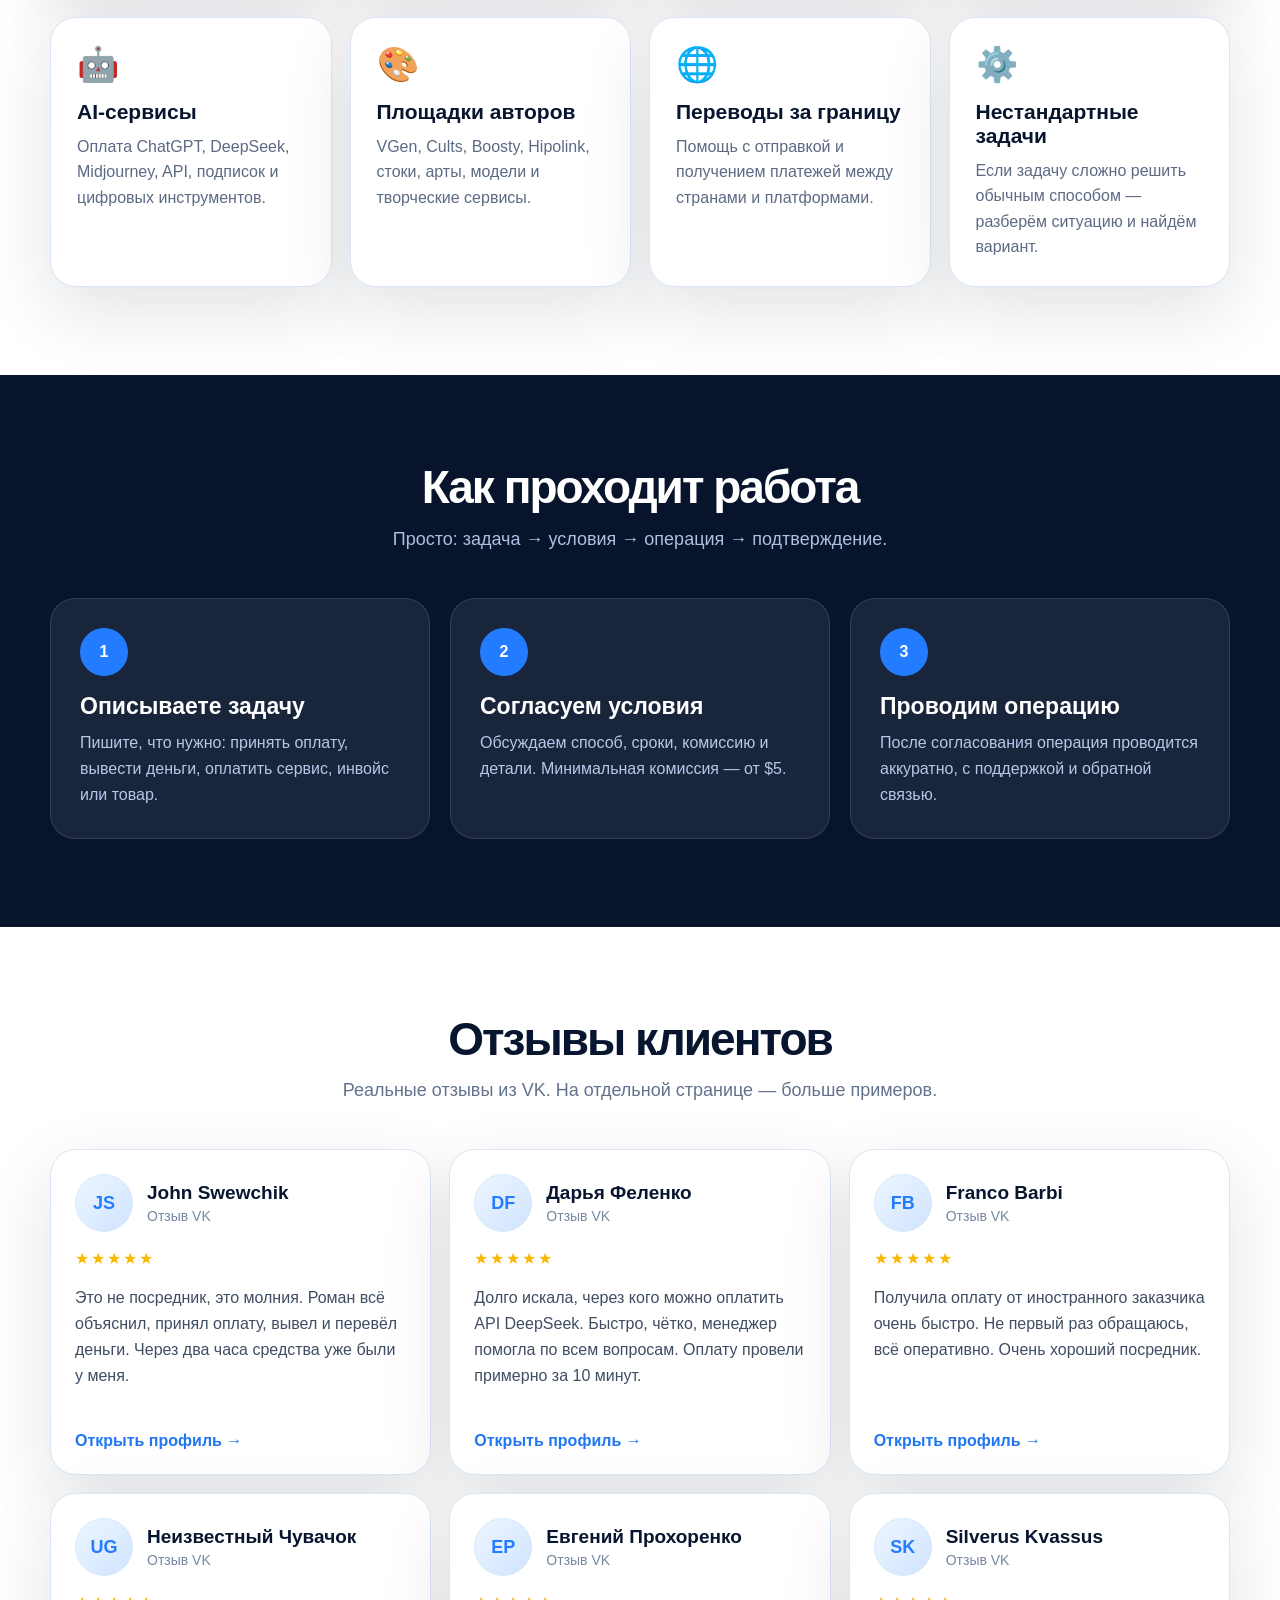
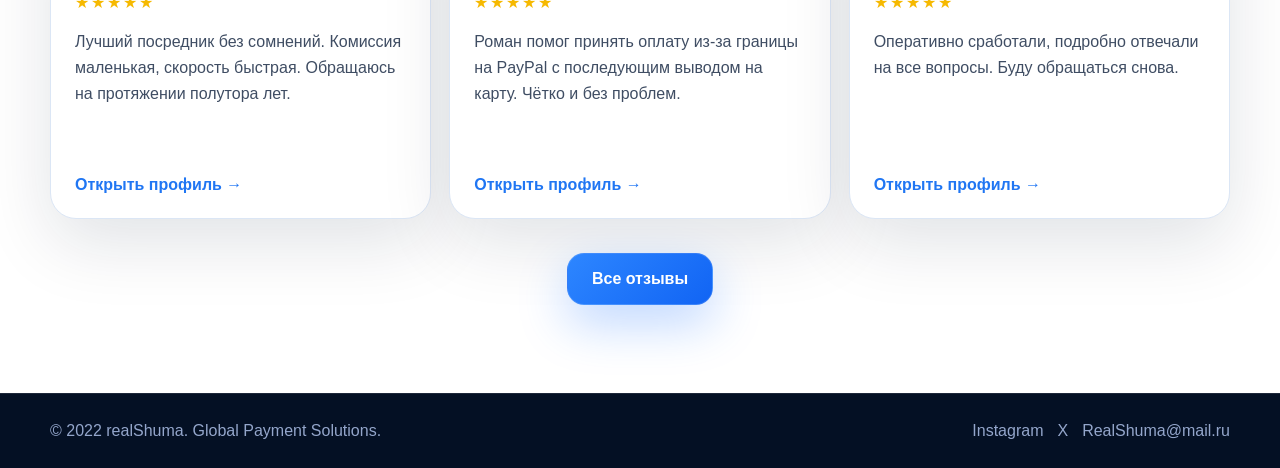
==== commit fb5ef6e6: "Add files via upload" ====
--- a/index.html
+++ b/index.html
@@ -1,9 +1,22 @@
-<!doctype html><html lang="ru"><head><meta charset="utf-8"><meta name="viewport" content="width=device-width,initial-scale=1"><title>realShuma — Global Payment Solutions</title><meta name="description" content="realShuma — международные платежные решения: PayPal, Wise, Payoneer, крипта, инвойсы. Работаю с 2022 года. 600+ отзывов."><meta property="og:title" content="realShuma — Global Payment Solutions"><meta property="og:description" content="PayPal, Wise, Payoneer, crypto, invoices and international payment support."><meta property="og:type" content="website"><meta name="theme-color" content="#07142c"><link rel="stylesheet" href="style.css"></head><body class="ru"><header class="top"><div class="container nav"><a class="brand" href="index.html"><div class="mark">RS</div><div><b>real<span>Shuma</span></b><small>Global Payment Solutions</small></div></a><nav class="menu"><a class="active" href="index.html"><span data-lang="ru">Главная</span><span data-lang="en">Home</span><span data-lang="tr">Ana sayfa</span></a><a class="" href="services.html"><span data-lang="ru">Услуги</span><span data-lang="en">Services</span><span data-lang="tr">Hizmetler</span></a><a class="" href="process.html"><span data-lang="ru">Как работаем</span><span data-lang="en">Process</span><span data-lang="tr">Süreç</span></a><a class="" href="reviews.html"><span data-lang="ru">Отзывы</span><span data-lang="en">Reviews</span><span data-lang="tr">Yorumlar</span></a><a class="" href="about.html"><span data-lang="ru">Обо мне</span><span data-lang="en">About</span><span data-lang="tr">Hakkımda</span></a><a class="" href="faq.html"><span data-lang="ru">FAQ</span><span data-lang="en">FAQ</span><span data-lang="tr">SSS</span></a><a class="" href="contact.html"><span data-lang="ru">Контакты</span><span data-lang="en">Contact</span><span data-lang="tr">İletişim</span></a></nav><div class="langs"><button id="b-ru" onclick="setLang('ru')">🇷🇺 RU</button><button id="b-en" onclick="setLang('en')">🇬🇧 EN</button><button id="b-tr" onclick="setLang('tr')">🇹🇷 TR</button></div></div></header>
-<section class="hero"><div class="container hero-inner"><div><div class="kicker"><span data-lang="ru">Надёжно • быстро • безопасно</span><span data-lang="en">Reliable • fast • secure</span><span data-lang="tr">Güvenilir • hızlı • güvenli</span></div><h1><span data-lang="ru">Международные платежи</span><span data-lang="en">Global payments</span><span data-lang="tr">Global ödemeler</span><span class="blue block" data-lang="ru">без лишней сложности</span><span class="blue block" data-lang="en">made simple</span><span class="blue block" data-lang="tr">daha kolay</span></h1><p class="lead" data-lang="ru">Помогаю фрилансерам, компаниям и частным лицам принимать, отправлять и выводить платежи по всему миру: PayPal, Wise, Payoneer, крипта, инвойсы и зарубежные сервисы.</p><p class="lead" data-lang="en">I help freelancers, businesses and individuals receive, send and withdraw payments worldwide: PayPal, Wise, Payoneer, crypto, invoices and international digital services.</p><p class="lead" data-lang="tr">Freelancerlar, şirketler ve bireyler için global ödeme çözümleri: PayPal, Wise, Payoneer, kripto, faturalar ve uluslararası servisler.</p><div class="btns"><a class="btn primary" href="https://t.me/realshuma" target="_blank">✈️ <span data-lang="ru">Написать в Telegram</span><span data-lang="en">Contact on Telegram</span><span data-lang="tr">Telegram ile yaz</span></a><a class="btn ghost" href="services.html"><span data-lang="ru">Посмотреть услуги →</span><span data-lang="en">View services →</span><span data-lang="tr">Hizmetleri gör →</span></a></div></div><div class="visual"><div class="globe"><div class="orb"></div></div><div class="dash"><span data-lang="ru">Работаю с</span><span data-lang="en">Since</span><span data-lang="tr">Başlangıç</span><span class="big">2022</span><p>PayPal · Wise · Payoneer · Crypto · Invoices</p></div><div class="tiles"><div class="tile"><span>🛡️</span>Secure</div><div class="tile"><span>⚡</span>Fast</div></div></div></div></section>
-<section class="strip"><div class="container strip-grid"><div class="mini"><span class="lg p">P</span>PayPal</div><div class="mini"><span class="lg w">W</span>Wise</div><div class="mini"><span class="lg po">P</span>Payoneer</div><div class="mini"><span class="lg b">🏦</span>Bank Transfer</div><div class="mini"><span class="lg c">₿</span>Crypto</div><div class="mini"><span class="lg i">▤</span>Invoices</div><div class="mini"><span class="lg ai">AI</span>AI Services</div><div class="mini"><span class="lg cr">★</span>Creator Platforms</div></div></section>
+<!doctype html>
+<html lang="ru">
+<head>
+<meta charset="utf-8">
+<meta name="viewport" content="width=device-width,initial-scale=1">
+<title>realShuma — Global Payment Solutions</title>
+<meta name="description" content="realShuma — международные платежные решения: PayPal, Wise, Payoneer, крипта, инвойсы. Работаю с 2022 года. 600+ отзывов.">
+<meta property="og:title" content="realShuma — Global Payment Solutions">
+<meta property="og:description" content="PayPal, Wise, Payoneer, crypto, invoices and international payment support.">
+<meta property="og:type" content="website">
+<meta name="theme-color" content="#07142c">
+<link rel="stylesheet" href="style.css?v=777">
+</head>
+<body class="ru">
+<header class="header"><div class="container nav"><a class="brand" href="index.html"><div class="logo">RS</div><div><b>real<span>Shuma</span></b><small>Global Payment Solutions</small></div></a><nav class="menu"><a class="active" href="index.html"><span data-lang="ru">Главная</span><span data-lang="en">Home</span><span data-lang="tr">Ana sayfa</span></a><a class="" href="services.html"><span data-lang="ru">Услуги</span><span data-lang="en">Services</span><span data-lang="tr">Hizmetler</span></a><a class="" href="process.html"><span data-lang="ru">Как работаем</span><span data-lang="en">Process</span><span data-lang="tr">Süreç</span></a><a class="" href="reviews.html"><span data-lang="ru">Отзывы</span><span data-lang="en">Reviews</span><span data-lang="tr">Yorumlar</span></a><a class="" href="about.html"><span data-lang="ru">Обо мне</span><span data-lang="en">About</span><span data-lang="tr">Hakkımda</span></a><a class="" href="faq.html"><span data-lang="ru">FAQ</span><span data-lang="en">FAQ</span><span data-lang="tr">SSS</span></a><a class="" href="contact.html"><span data-lang="ru">Контакты</span><span data-lang="en">Contact</span><span data-lang="tr">İletişim</span></a></nav><div class="langs"><button id="b-ru" onclick="setLang('ru')">🇷🇺 RU</button><button id="b-en" onclick="setLang('en')">🇬🇧 EN</button><button id="b-tr" onclick="setLang('tr')">🇹🇷 TR</button></div></div></header>
+<section class="hero"><div class="container hero-grid"><div><div class="badge"><span data-lang="ru">Надёжно • быстро • безопасно</span><span data-lang="en">Reliable • fast • secure</span><span data-lang="tr">Güvenilir • hızlı • güvenli</span></div><h1><span data-lang="ru">Международные платежи</span><span data-lang="en">Global payments</span><span data-lang="tr">Global ödemeler</span><span class="blue" data-lang="ru">без лишней сложности</span><span class="blue" data-lang="en">made simple</span><span class="blue" data-lang="tr">daha kolay</span></h1><p class="lead" data-lang="ru">Помогаю фрилансерам, компаниям и частным лицам принимать, отправлять и выводить платежи по всему миру: PayPal, Wise, Payoneer, крипта, инвойсы и зарубежные сервисы.</p><p class="lead" data-lang="en">I help freelancers, businesses and individuals receive, send and withdraw payments worldwide: PayPal, Wise, Payoneer, crypto, invoices and international digital services.</p><p class="lead" data-lang="tr">Freelancerlar, şirketler ve bireyler için global ödeme çözümleri: PayPal, Wise, Payoneer, kripto, faturalar ve uluslararası servisler.</p><div class="buttons"><a class="btn primary" href="https://t.me/realshuma" target="_blank">✈️ <span data-lang="ru">Написать в Telegram</span><span data-lang="en">Contact on Telegram</span><span data-lang="tr">Telegram ile yaz</span></a><a class="btn ghost" href="services.html"><span data-lang="ru">Посмотреть услуги →</span><span data-lang="en">View services →</span><span data-lang="tr">Hizmetleri gör →</span></a></div></div><div class="visual"><div class="globe"><div class="orbit"></div></div><div class="since"><span data-lang="ru">Работаю с</span><span data-lang="en">Since</span><span data-lang="tr">Başlangıç</span><b>2022</b><p>PayPal · Wise · Payoneer · Crypto · Invoices</p></div></div></div></section>
+<section class="strip"><div class="container strip-grid"><div class="mini"><i class="p">P</i>PayPal</div><div class="mini"><i class="w">W</i>Wise</div><div class="mini"><i class="po">P</i>Payoneer</div><div class="mini"><i class="bank">🏦</i>Bank Transfer</div><div class="mini"><i class="btc">₿</i>Crypto</div><div class="mini"><i class="inv">▤</i>Invoices</div><div class="mini"><i class="ai">AI</i>AI Services</div><div class="mini"><i class="cr">★</i>Creator Platforms</div></div></section>
 <section class="stats"><div class="container stats-grid"><div class="stat"><i>⭐</i><div><b>600+</b><span data-lang="ru">положительных отзывов</span><span data-lang="en">positive reviews</span><span data-lang="tr">olumlu yorum</span></div></div><div class="stat"><i>📅</i><div><b>2022</b><span data-lang="ru">работаю с 2022 года</span><span data-lang="en">working since 2022</span><span data-lang="tr">2022'den beri</span></div></div><div class="stat"><i>🌍</i><div><b>10+</b><span data-lang="ru">стран и регионов</span><span data-lang="en">countries and regions</span><span data-lang="tr">ülke ve bölge</span></div></div><div class="stat"><i>🛡️</i><div><b>100%</b><span data-lang="ru">индивидуальный подход</span><span data-lang="en">individual approach</span><span data-lang="tr">kişisel yaklaşım</span></div></div></div></section>
-<section class="section white"><div class="container"><div class="head"><h2 data-lang="ru">Что я могу сделать для вас</h2><h2 data-lang="en">What I can do for you</h2><h2 data-lang="tr">Sizin için neler yapabilirim</h2><p data-lang="ru">Индивидуальные платежные решения под вашу задачу. Комиссия рассчитывается отдельно, минимум от $5.</p><p data-lang="en">Individual payment solutions for your task. Fee is calculated separately, minimum from $5.</p><p data-lang="tr">İhtiyacınıza özel ödeme çözümleri. Komisyon ayrıca hesaplanır, minimum $5.</p></div>
-<div class="cards">
+<section class="section white"><div class="container"><div class="head"><h2 data-lang="ru">Что я могу сделать для вас</h2><h2 data-lang="en">What I can do for you</h2><h2 data-lang="tr">Sizin için neler yapabilirim</h2><p data-lang="ru">Индивидуальные платежные решения под вашу задачу. Комиссия рассчитывается отдельно, минимум от $5.</p><p data-lang="en">Individual payment solutions for your task. Fee is calculated separately, minimum from $5.</p><p data-lang="tr">İhtiyacınıza özel ödeme çözümleri. Komisyon ayrıca hesaplanır, minimum $5.</p></div><div class="cards">
 <div class="card"><div class="icon">💳</div><h3 data-lang="ru">Приём платежей</h3><h3 data-lang="en">Receive payments</h3><h3 data-lang="tr">Ödeme alma</h3><p data-lang="ru">Приём оплат через PayPal, Wise, Payoneer и другие международные инструменты.</p><p data-lang="en">Receive payments via PayPal, Wise, Payoneer and other international tools.</p><p data-lang="tr">PayPal, Wise, Payoneer ve diğer araçlarla ödeme alma.</p></div>
 <div class="card"><div class="icon">🏦</div><h3 data-lang="ru">Вывод средств</h3><h3 data-lang="en">Withdraw funds</h3><h3 data-lang="tr">Para çekme</h3><p data-lang="ru">Вывод заработка с PayPal, маркетплейсов, фриланс-площадок и цифровых сервисов.</p><p data-lang="en">Withdraw funds from PayPal, marketplaces, freelance platforms and digital services.</p><p data-lang="tr">PayPal, pazar yerleri ve dijital servislerden para çekme.</p></div>
 <div class="card"><div class="icon">📄</div><h3 data-lang="ru">Инвойсы и счета</h3><h3 data-lang="en">Invoices</h3><h3 data-lang="tr">Faturalar</h3><p data-lang="ru">Оплата и приём инвойсов, товаров, подписок, сервисов и зарубежных заказов.</p><p data-lang="en">Pay and receive invoices, subscriptions, services and foreign orders.</p><p data-lang="tr">Fatura, abonelik, servis ve yurtdışı sipariş ödemeleri.</p></div>
@@ -12,17 +25,16 @@
 <div class="card"><div class="icon">🎨</div><h3 data-lang="ru">Площадки авторов</h3><h3 data-lang="en">Creator platforms</h3><h3 data-lang="tr">İçerik platformları</h3><p data-lang="ru">VGen, Cults, Boosty, Hipolink, стоки, арты, модели и творческие сервисы.</p><p data-lang="en">VGen, Cults, Boosty, Hipolink, stock platforms and creator services.</p><p data-lang="tr">VGen, Cults, Boosty, Hipolink ve içerik platformları.</p></div>
 <div class="card"><div class="icon">🌐</div><h3 data-lang="ru">Переводы за границу</h3><h3 data-lang="en">Cross-border transfers</h3><h3 data-lang="tr">Uluslararası transfer</h3><p data-lang="ru">Помощь с отправкой и получением платежей между странами и платформами.</p><p data-lang="en">Help sending and receiving payments between countries and platforms.</p><p data-lang="tr">Ülkeler ve platformlar arasında ödeme desteği.</p></div>
 <div class="card"><div class="icon">⚙️</div><h3 data-lang="ru">Нестандартные задачи</h3><h3 data-lang="en">Custom tasks</h3><h3 data-lang="tr">Özel işler</h3><p data-lang="ru">Если задачу сложно решить обычным способом — разберём ситуацию и найдём вариант.</p><p data-lang="en">For non-standard tasks, we review the situation and find an option.</p><p data-lang="tr">Standart dışı işler için uygun çözüm bulunur.</p></div>
-</div>
-</div></section>
+</div></div></section>
 <section class="section dark"><div class="container"><div class="head"><h2 data-lang="ru">Как проходит работа</h2><h2 data-lang="en">How it works</h2><h2 data-lang="tr">Süreç nasıl ilerler</h2><p data-lang="ru">Просто: задача → условия → операция → подтверждение.</p><p data-lang="en">Simple: task → terms → operation → confirmation.</p><p data-lang="tr">Basit: ihtiyaç → şartlar → işlem → onay.</p></div><div class="steps"><div class="step"><div class="num">1</div><h3 data-lang="ru">Описываете задачу</h3><h3 data-lang="en">Describe the task</h3><h3 data-lang="tr">İhtiyacı anlatın</h3><p data-lang="ru">Пишите, что нужно: принять оплату, вывести деньги, оплатить сервис, инвойс или товар.</p><p data-lang="en">Tell what you need: receive payment, withdraw funds, pay a service, invoice or product.</p><p data-lang="tr">Ödeme alma, para çekme, servis, fatura veya ürün ödeme ihtiyacınızı yazın.</p></div><div class="step"><div class="num">2</div><h3 data-lang="ru">Согласуем условия</h3><h3 data-lang="en">Agree on terms</h3><h3 data-lang="tr">Şartları netleştirelim</h3><p data-lang="ru">Обсуждаем способ, сроки, комиссию и детали. Минимальная комиссия — от $5.</p><p data-lang="en">We discuss method, timing, fee and details. Minimum fee starts from $5.</p><p data-lang="tr">Yöntem, süre, komisyon ve detaylar konuşulur. Minimum komisyon $5.</p></div><div class="step"><div class="num">3</div><h3 data-lang="ru">Проводим операцию</h3><h3 data-lang="en">Complete the operation</h3><h3 data-lang="tr">İşlem tamamlanır</h3><p data-lang="ru">После согласования операция проводится аккуратно, с поддержкой и обратной связью.</p><p data-lang="en">After confirmation, the operation is completed carefully with support and updates.</p><p data-lang="tr">Onaydan sonra işlem destek ve bilgilendirme ile tamamlanır.</p></div></div></div></section>
-<section class="section white"><div class="container"><div class="head"><h2 data-lang="ru">Отзывы клиентов</h2><h2 data-lang="en">Client reviews</h2><h2 data-lang="tr">Müşteri yorumları</h2><p data-lang="ru">Реальные отзывы из VK. На отдельной странице — больше примеров.</p><p data-lang="en">Real VK feedback. More examples on the reviews page.</p><p data-lang="tr">Gerçek VK yorumları. Daha fazlası yorumlar sayfasında.</p></div>
-<div class="reviews">
+<section class="section white"><div class="container"><div class="head"><h2 data-lang="ru">Отзывы клиентов</h2><h2 data-lang="en">Client reviews</h2><h2 data-lang="tr">Müşteri yorumları</h2><p data-lang="ru">Реальные отзывы из VK. На отдельной странице — больше примеров.</p><p data-lang="en">Real VK feedback. More examples on the reviews page.</p><p data-lang="tr">Gerçek VK yorumları. Daha fazlası yorumlar sayfasında.</p></div><div class="reviews">
 <article class="review"><div class="rt"><div class="avatar">JS</div><div><div class="name">John Swewchik</div><div class="src"><span data-lang="ru">Отзыв VK</span><span data-lang="en">VK review</span><span data-lang="tr">VK yorumu</span></div></div></div><div class="stars">★★★★★</div><p data-lang="ru">Это не посредник, это молния. Роман всё объяснил, принял оплату, вывел и перевёл деньги. Через два часа средства уже были у меня.</p><p data-lang="en">This is not just a payment partner — this is lightning-fast. Roman explained everything, received the payment, withdrew it and transferred the money. In two hours the funds were already with me.</p><p data-lang="tr">Bu sadece bir ödeme aracısı değil — gerçekten yıldırım gibi hızlı. Roman her şeyi açıkladı, ödemeyi aldı, çekti ve gönderdi. İki saat içinde para bendeydi.</p><a href="https://vk.ru/suwawowudattu" target="_blank"><span data-lang="ru">Открыть профиль →</span><span data-lang="en">Open profile →</span><span data-lang="tr">Profili aç →</span></a></article>
 <article class="review"><div class="rt"><div class="avatar">DF</div><div><div class="name"><span data-lang="ru">Дарья Феленко</span><span data-lang="en">Daria Felenko</span><span data-lang="tr">Daria Felenko</span></div><div class="src"><span data-lang="ru">Отзыв VK</span><span data-lang="en">VK review</span><span data-lang="tr">VK yorumu</span></div></div></div><div class="stars">★★★★★</div><p data-lang="ru">Долго искала, через кого можно оплатить API DeepSeek. Быстро, чётко, менеджер помогла по всем вопросам. Оплату провели примерно за 10 минут.</p><p data-lang="en">I had been looking for someone who could help pay for the DeepSeek API. Everything was fast and clear. The payment took about 10 minutes.</p><p data-lang="tr">DeepSeek API ödemesi için uzun süre çözüm aradım. Her şey hızlı ve netti. Ödeme yaklaşık 10 dakika sürdü.</p><a href="https://vk.ru/filinbro" target="_blank"><span data-lang="ru">Открыть профиль →</span><span data-lang="en">Open profile →</span><span data-lang="tr">Profili aç →</span></a></article>
 <article class="review"><div class="rt"><div class="avatar">FB</div><div><div class="name">Franco Barbi</div><div class="src"><span data-lang="ru">Отзыв VK</span><span data-lang="en">VK review</span><span data-lang="tr">VK yorumu</span></div></div></div><div class="stars">★★★★★</div><p data-lang="ru">Получила оплату от иностранного заказчика очень быстро. Не первый раз обращаюсь, всё оперативно. Очень хороший посредник.</p><p data-lang="en">I received a payment from a foreign client very quickly. It is not my first time working with Roman — everything is always fast and professional.</p><p data-lang="tr">Yabancı müşteriden ödemeyi çok hızlı aldım. Roman ile ilk kez çalışmıyorum — her şey hızlı ve profesyonel.</p><a href="https://vk.ru/leviackerman_01" target="_blank"><span data-lang="ru">Открыть профиль →</span><span data-lang="en">Open profile →</span><span data-lang="tr">Profili aç →</span></a></article>
 <article class="review"><div class="rt"><div class="avatar">UG</div><div><div class="name"><span data-lang="ru">Неизвестный Чувачок</span><span data-lang="en">Unknown Guy</span><span data-lang="tr">Bilinmeyen Kişi</span></div><div class="src"><span data-lang="ru">Отзыв VK</span><span data-lang="en">VK review</span><span data-lang="tr">VK yorumu</span></div></div></div><div class="stars">★★★★★</div><p data-lang="ru">Лучший посредник без сомнений. Комиссия маленькая, скорость быстрая. Обращаюсь на протяжении полутора лет.</p><p data-lang="en">The best payment partner, no doubt. The fee is low and the speed is fast. I have been using this service for about a year and a half.</p><p data-lang="tr">Şüphesiz en iyi ödeme partneri. Komisyon düşük, işlem hızlı. Yaklaşık bir buçuk yıldır bu hizmeti kullanıyorum.</p><a href="https://vk.ru/danilukos" target="_blank"><span data-lang="ru">Открыть профиль →</span><span data-lang="en">Open profile →</span><span data-lang="tr">Profili aç →</span></a></article>
 <article class="review"><div class="rt"><div class="avatar">EP</div><div><div class="name"><span data-lang="ru">Евгений Прохоренко</span><span data-lang="en">Evgeny Prokhorenko</span><span data-lang="tr">Evgeny Prokhorenko</span></div><div class="src"><span data-lang="ru">Отзыв VK</span><span data-lang="en">VK review</span><span data-lang="tr">VK yorumu</span></div></div></div><div class="stars">★★★★★</div><p data-lang="ru">Роман помог принять оплату из-за границы на PayPal с последующим выводом на карту. Чётко и без проблем.</p><p data-lang="en">Roman helped me receive a PayPal payment from abroad and then withdraw it to a card. Everything was clear and without any problems.</p><p data-lang="tr">Roman, yurtdışından PayPal ödemesi alıp karta çekmeme yardımcı oldu. Her şey net ve sorunsuzdu.</p><a href="https://vk.ru/mr.prohorgmail" target="_blank"><span data-lang="ru">Открыть профиль →</span><span data-lang="en">Open profile →</span><span data-lang="tr">Profili aç →</span></a></article>
 <article class="review"><div class="rt"><div class="avatar">SK</div><div><div class="name">Silverus Kvassus</div><div class="src"><span data-lang="ru">Отзыв VK</span><span data-lang="en">VK review</span><span data-lang="tr">VK yorumu</span></div></div></div><div class="stars">★★★★★</div><p data-lang="ru">Оперативно сработали, подробно отвечали на все вопросы. Буду обращаться снова.</p><p data-lang="en">Very fast work, with detailed answers to all questions. I will definitely come back again.</p><p data-lang="tr">Çok hızlı çalıştılar ve tüm soruları detaylı yanıtladılar. Kesinlikle tekrar başvuracağım.</p><a href="https://vk.ru/kvassus" target="_blank"><span data-lang="ru">Открыть профиль →</span><span data-lang="en">Open profile →</span><span data-lang="tr">Profili aç →</span></a></article>
-</div>
-<div style="text-align:center;margin-top:34px"><a class="btn primary" href="reviews.html"><span data-lang="ru">Все отзывы</span><span data-lang="en">All reviews</span><span data-lang="tr">Tüm yorumlar</span></a></div></div></section>
-<div class="float"><a href="https://t.me/realshuma" target="_blank"><span>✈</span></a><a class="wa" href="https://wa.me/79042220808" target="_blank"><span>☎</span></a></div><footer><div class="container"><div>© 2022 realShuma. Global Payment Solutions.</div><div class="legal"><a href="https://www.instagram.com/realshuma" target="_blank">Instagram</a><a href="https://x.com/realshuma" target="_blank">X</a><a href="mailto:RealShuma@mail.ru">RealShuma@mail.ru</a></div></div></footer><script src="script.js"></script></body></html>+</div><div style="text-align:center;margin-top:34px"><a class="btn primary" href="reviews.html"><span data-lang="ru">Все отзывы</span><span data-lang="en">All reviews</span><span data-lang="tr">Tüm yorumlar</span></a></div></div></section>
+<div class="float"><a href="https://t.me/realshuma" target="_blank">✈</a><a class="wa" href="https://wa.me/79042220808" target="_blank">☎</a></div><footer><div class="container"><div>© 2022 realShuma. Global Payment Solutions.</div><div class="legal"><a href="https://www.instagram.com/realshuma" target="_blank">Instagram</a><a href="https://x.com/realshuma" target="_blank">X</a><a href="mailto:RealShuma@mail.ru">RealShuma@mail.ru</a></div></div></footer><script src="script.js"></script>
+</body>
+</html>
--- a/style.css
+++ b/style.css
@@ -1,23 +1,17 @@
 
-:root{
-  --bg:#f3f7fc; --paper:#ffffff; --ink:#07152f; --muted:#5f6f8b; --navy:#06142e;
-  --navy2:#0a224e; --blue:#247cff; --blue2:#5fb3ff; --cyan:#38d9ff; --line:#dce7f6;
-  --shadow:0 24px 70px rgba(7,21,47,.13); --w:1180px; --r:26px;
-}
-*{box-sizing:border-box}html{scroll-behavior:smooth}body{margin:0;background:var(--bg);color:var(--ink);font-family:Inter,Arial,Helvetica,sans-serif}a{text-decoration:none;color:inherit}.container{width:min(var(--w),calc(100% - 36px));margin:auto}
+:root{--dark:#07142c;--dark2:#0b234f;--blue:#237cff;--sky:#61b6ff;--bg:#f3f7fc;--text:#07152f;--muted:#63728d;--line:#dbe6f5;--card:#fff;--shadow:0 24px 70px rgba(7,21,47,.12);--w:1180px}
+*{box-sizing:border-box}html{scroll-behavior:smooth}body{margin:0;background:var(--bg);color:var(--text);font-family:Arial,Helvetica,sans-serif}a{text-decoration:none;color:inherit}.container{width:min(var(--w),calc(100% - 36px));margin:auto}
 [data-lang]{display:none!important}body.ru [data-lang=ru],body.en [data-lang=en],body.tr [data-lang=tr]{display:revert!important}
-.top{position:sticky;top:0;z-index:60;background:rgba(6,20,46,.965);backdrop-filter:blur(18px);border-bottom:1px solid rgba(255,255,255,.1)}
-.nav{min-height:86px;display:flex;align-items:center;justify-content:space-between;gap:20px}.brand{display:flex;align-items:center;gap:14px;color:white}.mark{width:56px;height:56px;border-radius:18px;background:linear-gradient(145deg,#163c88,#2c86ff);display:grid;place-items:center;font-size:23px;font-weight:950;box-shadow:0 15px 40px rgba(36,124,255,.28)}.brand b{font-size:28px;letter-spacing:-.06em}.brand b span{color:var(--blue2)}.brand small{display:block;color:#aab9d8}.menu{display:flex;gap:20px;color:#dbe7ff;font-size:14px;font-weight:850}.menu a:hover,.menu .active{color:var(--blue2)}.langs{display:flex;gap:8px}.langs button{border:1px solid rgba(255,255,255,.16);background:rgba(255,255,255,.07);color:white;border-radius:999px;padding:10px 12px;font-weight:950;cursor:pointer}.langs .on{background:white;color:#08142d}
-.hero{background:radial-gradient(circle at 78% 18%,rgba(36,124,255,.44),transparent 34%),linear-gradient(135deg,#040b1b,#08204a 56%,#0b326e);color:white;overflow:hidden}.hero-inner{display:grid;grid-template-columns:1.03fr .97fr;gap:54px;align-items:center;min-height:680px;padding:80px 0}.kicker{display:inline-flex;padding:12px 18px;border-radius:999px;border:1px solid rgba(255,255,255,.18);background:rgba(255,255,255,.07);font-weight:950;letter-spacing:.055em;text-transform:uppercase}h1{font-size:72px;line-height:.97;letter-spacing:-.065em;margin:26px 0 22px}.blue{color:var(--blue2)}.block{display:block}.lead{font-size:22px;line-height:1.55;color:#dbe7ff;max-width:670px;margin:0 0 30px}.btns{display:flex;gap:14px;flex-wrap:wrap}.btn{display:inline-flex!important;align-items:center;justify-content:center;gap:10px;padding:16px 23px;border-radius:17px;font-weight:950;border:1px solid rgba(255,255,255,.14);transition:.2s}.btn:hover{transform:translateY(-2px)}.primary{background:linear-gradient(135deg,#2d86ff,#1164f4);color:white;box-shadow:0 18px 50px rgba(15,103,255,.28)}.ghost{background:rgba(255,255,255,.07);color:white}.visual{position:relative;height:520px}.globe{position:absolute;right:0;top:10px;width:480px;height:480px;border-radius:50%;background:radial-gradient(circle at 32% 26%,#74c3ff,#247cff55 46%,#247cff14 70%,transparent 71%);border:1px solid rgba(255,255,255,.15);box-shadow:inset 0 0 95px rgba(255,255,255,.08)}.globe:before{content:"";position:absolute;inset:36px;border-radius:50%;background-image:linear-gradient(rgba(255,255,255,.13) 1px,transparent 1px),linear-gradient(90deg,rgba(255,255,255,.13) 1px,transparent 1px);background-size:36px 36px;clip-path:circle(50%)}.orb{position:absolute;inset:78px;border-radius:50%;border:5px solid transparent;border-left-color:#2de0ff;border-bottom-color:#2de0ff;animation:rot 12s linear infinite}.orb:before,.orb:after{content:"➜";position:absolute;color:#83cfff;font-size:42px}.orb:before{right:10px;top:45px}.orb:after{left:20px;bottom:38px;transform:rotate(180deg)}@keyframes rot{to{transform:rotate(360deg)}}.dash{position:absolute;left:0;bottom:34px;width:360px;background:rgba(5,13,30,.84);border:1px solid rgba(255,255,255,.13);border-radius:24px;padding:24px;box-shadow:0 24px 70px rgba(0,0,0,.25)}.dash .big{display:block;font-size:38px;font-weight:950;margin:8px 0}.dash p{color:#bed0f2;margin:0;line-height:1.5}.tiles{position:absolute;right:20px;bottom:5px;display:grid;gap:12px}.tile{width:142px;border-radius:22px;background:rgba(255,255,255,.08);border:1px solid rgba(255,255,255,.13);padding:16px;text-align:center;font-weight:950}.tile span{display:block;font-size:30px;margin-bottom:8px}
-.strip{background:#061226;color:white}.strip-grid{display:grid;grid-template-columns:repeat(8,1fr);gap:12px;padding:20px 0}.mini{min-height:58px;border:1px solid rgba(255,255,255,.1);border-radius:17px;background:rgba(255,255,255,.045);display:flex;align-items:center;justify-content:center;gap:8px;font-weight:950;color:#dbe7ff}.lg{width:30px;height:30px;border-radius:9px;display:grid;place-items:center;font-weight:950;font-size:15px;color:white}.p{background:#003087}.w{background:#9fe870;color:#132}.po{background:#ff4800}.b{background:#2563eb}.c{background:#f7931a}.i{background:#1d4ed8}.ai{background:#111827}.cr{background:#7c3aed}
-.section{padding:88px 0}.white{background:#fff}.dark{background:#07142c;color:white}.page-hero{background:linear-gradient(135deg,#050d1e,#09214a 65%,#0b326e);color:white;padding:86px 0 66px}.page-hero h1{font-size:62px;margin-bottom:18px}.crumb{color:#9fb4dc;font-weight:850;margin-bottom:18px}.head{max-width:850px;margin:0 auto 44px;text-align:center}.head h2{font-size:46px;line-height:1.08;letter-spacing:-.045em;margin:0 0 13px}.head p{font-size:18px;line-height:1.55;color:var(--muted);margin:0}.dark .head p{color:#aebfe0}
-.cards{display:grid;grid-template-columns:repeat(4,1fr);gap:18px}.card{background:white;border:1px solid var(--line);border-radius:var(--r);padding:26px;box-shadow:var(--shadow)}.card .icon{font-size:34px;margin-bottom:16px}.card h3{display:block!important;margin:0 0 10px;font-size:20px;line-height:1.25}.card p{display:block!important;margin:0;color:#5c6a84;line-height:1.6;font-size:16px}.dark .card{background:rgba(255,255,255,.075);border-color:rgba(255,255,255,.12);box-shadow:none}.dark .card p{color:#c0cdea}
-.stats{background:linear-gradient(90deg,#061226,#0b2f6c,#061226);color:white;padding:34px 0}.stats-grid{display:grid;grid-template-columns:repeat(4,1fr);gap:18px}.stat{display:flex;align-items:center;gap:14px;background:rgba(255,255,255,.07);border:1px solid rgba(255,255,255,.12);border-radius:21px;padding:22px}.stat i{font-style:normal;font-size:27px}.stat b{font-size:32px;color:var(--blue2);display:block}.stat span{color:#b8c7e7;font-size:14px}
-.steps{display:grid;grid-template-columns:repeat(3,1fr);gap:20px}.step{background:rgba(255,255,255,.075);border:1px solid rgba(255,255,255,.12);border-radius:25px;padding:29px}.num{width:48px;height:48px;border-radius:50%;display:grid;place-items:center;background:var(--blue);font-weight:950;margin-bottom:17px}.step h3{display:block!important;margin:0 0 10px;font-size:23px}.step p{display:block!important;margin:0;color:#b8c7e7;line-height:1.65}
-.reviews{display:grid;grid-template-columns:repeat(3,1fr);gap:18px}.review{background:white;border:1px solid var(--line);border-radius:26px;padding:24px;box-shadow:var(--shadow);min-height:326px;display:flex;flex-direction:column}.rt{display:flex;gap:14px;align-items:center}.avatar{width:58px;height:58px;border-radius:50%;background:linear-gradient(135deg,#eef6ff,#cfe4ff);border:1px solid #d8e7fb;display:grid;place-items:center;color:#247cff;font-weight:950;font-size:18px;flex:none}.name{font-size:19px;font-weight:950;line-height:1.2}.src{color:#7887a2;font-size:14px;margin-top:4px}.stars{color:#f6b900;letter-spacing:2px;margin:17px 0}.review p{display:block!important;color:#3f4d63;line-height:1.62;margin:0 0 20px}.review a{margin-top:auto;color:#2076f3;font-weight:950}
-.about-grid{display:grid;grid-template-columns:1fr 1fr;gap:22px}.darkcard{background:rgba(255,255,255,.075);border:1px solid rgba(255,255,255,.12);border-radius:28px;padding:30px}.darkcard p{display:block!important;color:#dbe7ff;line-height:1.65;font-size:18px}.check{display:grid;gap:12px;margin-top:18px}.check div:before{content:"✓";color:#24d47c;font-weight:950;margin-right:10px}
-.faq{max-width:930px;margin:auto;display:grid;gap:14px}details{background:white;border:1px solid var(--line);border-radius:18px;padding:20px;box-shadow:0 14px 40px rgba(12,31,68,.06)}summary{font-weight:950;font-size:18px;cursor:pointer}details p{display:block!important;color:#5c6a84;line-height:1.62}
-.contact{display:grid;grid-template-columns:repeat(4,1fr);gap:18px}.contact .darkcard a{display:block;margin:12px 0;color:#dbe7ff}.legal{display:flex;gap:14px;flex-wrap:wrap;margin-top:18px;color:#aebfe0}
-footer{background:#041024;color:#94a6cb;padding:28px 0;border-top:1px solid rgba(255,255,255,.1)}footer .container{display:flex;justify-content:space-between;gap:15px;flex-wrap:wrap}.float{position:fixed;right:16px;bottom:18px;z-index:80;display:grid;gap:12px}.float a{width:62px;height:62px;border-radius:21px;display:grid;place-items:center;overflow:hidden;box-shadow:0 18px 44px rgba(0,0,0,.30);background:#229ed9}.float .wa{background:#25d366}.float span{font-size:31px;color:white}
-@media(max-width:1050px){.menu{display:none}.hero-inner{grid-template-columns:1fr;min-height:auto}.visual{height:420px}.globe{left:50%;right:auto;transform:translateX(-50%);width:380px;height:380px}.dash{left:50%;transform:translateX(-50%);width:min(340px,100%)}.tiles{display:none}.strip-grid{grid-template-columns:repeat(2,1fr)}.cards{grid-template-columns:repeat(2,1fr)}.reviews{grid-template-columns:repeat(2,1fr)}.stats-grid,.steps,.about-grid,.contact{grid-template-columns:1fr}}
-@media(max-width:640px){.container{width:calc(100% - 28px)}.nav{min-height:82px}.brand b{font-size:24px}.brand small{font-size:13px;max-width:150px}.mark{width:52px;height:52px}.langs button{padding:9px 8px}h1,.page-hero h1{font-size:45px}.lead{font-size:20px}.btns{display:grid}.btn{width:100%}.cards,.reviews{grid-template-columns:1fr}.head h2{font-size:36px}.section{padding:66px 0}.strip-grid{grid-template-columns:1fr}.float a{width:58px;height:58px}.stats-grid{gap:12px}.stat{padding:18px}.stat b{font-size:30px}}
+.header{position:sticky;top:0;z-index:50;background:rgba(7,20,44,.97);border-bottom:1px solid rgba(255,255,255,.1);backdrop-filter:blur(16px)}.nav{min-height:86px;display:flex;align-items:center;gap:20px;justify-content:space-between}.brand{display:flex;align-items:center;gap:14px;color:white}.logo{width:56px;height:56px;border-radius:18px;background:linear-gradient(145deg,#173f91,#2f8cff);display:grid;place-items:center;font-size:23px;font-weight:900}.brand b{font-size:28px;letter-spacing:-1px}.brand b span{color:var(--sky)}.brand small{display:block;color:#aab8d8}.menu{display:flex;gap:18px;color:#dce8ff;font-size:14px;font-weight:800}.menu a{padding:8px 0}.menu a:hover,.menu .active{color:var(--sky)}.langs{display:flex;gap:8px}.langs button{border:1px solid rgba(255,255,255,.15);background:rgba(255,255,255,.07);color:white;border-radius:999px;padding:10px 12px;font-weight:900;cursor:pointer}.langs .on{background:white;color:#07142c}
+.hero{background:radial-gradient(circle at 78% 18%,rgba(36,124,255,.45),transparent 35%),linear-gradient(135deg,#040b1b,#09204a 58%,#0b326e);color:white;overflow:hidden}.hero-grid{display:grid;grid-template-columns:1.05fr .95fr;gap:56px;align-items:center;min-height:670px;padding:80px 0}.badge{display:inline-flex;padding:12px 18px;border-radius:999px;border:1px solid rgba(255,255,255,.18);background:rgba(255,255,255,.07);font-weight:900;letter-spacing:.05em;text-transform:uppercase}h1{font-size:70px;line-height:.98;letter-spacing:-4px;margin:28px 0 22px}.blue{color:var(--sky);display:block}.lead{font-size:22px;line-height:1.55;color:#dbe7ff;max-width:690px;margin:0 0 30px}.buttons{display:flex;gap:14px;flex-wrap:wrap}.btn{display:inline-flex;align-items:center;justify-content:center;gap:10px;padding:16px 24px;border-radius:17px;font-weight:900;border:1px solid rgba(255,255,255,.14)}.btn.primary{background:linear-gradient(135deg,#2d86ff,#1164f4);color:white;box-shadow:0 18px 50px rgba(15,103,255,.28)}.btn.ghost{background:rgba(255,255,255,.07);color:white}
+.visual{position:relative;height:520px}.globe{position:absolute;right:0;top:18px;width:480px;height:480px;border-radius:50%;background:radial-gradient(circle at 32% 26%,#75c5ff,#247cff55 45%,#247cff13 72%,transparent 73%);border:1px solid rgba(255,255,255,.15)}.globe:before{content:"";position:absolute;inset:36px;border-radius:50%;background-image:linear-gradient(rgba(255,255,255,.13) 1px,transparent 1px),linear-gradient(90deg,rgba(255,255,255,.13) 1px,transparent 1px);background-size:36px 36px;clip-path:circle(50%)}.orbit{position:absolute;inset:78px;border-radius:50%;border:5px solid transparent;border-left-color:#35ddff;border-bottom-color:#35ddff;animation:spin 13s linear infinite}.orbit:before,.orbit:after{content:"➜";position:absolute;color:#8fcfff;font-size:42px}.orbit:before{right:5px;top:48px}.orbit:after{left:20px;bottom:40px;transform:rotate(180deg)}@keyframes spin{to{transform:rotate(360deg)}}.since{position:absolute;left:0;bottom:30px;width:360px;background:rgba(5,13,30,.84);border:1px solid rgba(255,255,255,.13);border-radius:24px;padding:24px;box-shadow:0 24px 70px rgba(0,0,0,.25)}.since b{display:block;font-size:42px;color:white;margin:8px 0}.since p{margin:0;color:#bed0f2}
+.strip{background:#061226;color:white}.strip-grid{display:grid;grid-template-columns:repeat(8,1fr);gap:12px;padding:20px 0}.mini{min-height:58px;border:1px solid rgba(255,255,255,.1);border-radius:17px;background:rgba(255,255,255,.045);display:flex;align-items:center;justify-content:center;gap:8px;font-weight:900;color:#dbe7ff}.mini i{width:30px;height:30px;border-radius:9px;display:grid;place-items:center;font-style:normal;font-weight:900;color:white}.p{background:#003087}.w{background:#9fe870!important;color:#132!important}.po{background:#ff4800}.bank{background:#2563eb}.btc{background:#f7931a}.inv{background:#1d4ed8}.ai{background:#111827}.cr{background:#7c3aed}
+.section{padding:88px 0}.white{background:white}.dark{background:var(--dark);color:white}.head{max-width:850px;margin:0 auto 44px;text-align:center}.head h2{font-size:46px;line-height:1.08;letter-spacing:-2px;margin:0 0 13px}.head p{font-size:18px;line-height:1.55;color:var(--muted);margin:0}.dark .head p{color:#aebfe0}.pagehero{background:linear-gradient(135deg,#040b1b,#09204a 65%,#0b326e);color:white;padding:86px 0 66px}.pagehero h1{font-size:60px}.crumb{color:#a7b9dc;font-weight:800;margin-bottom:18px}
+.cards{display:grid;grid-template-columns:repeat(4,1fr);gap:18px}.card{background:#fff;border:1px solid var(--line);border-radius:26px;padding:26px;box-shadow:var(--shadow)}.card .icon{font-size:34px;margin-bottom:16px}.card h3{margin:0 0 10px;font-size:21px}.card p{margin:0;color:#5c6a84;line-height:1.6;font-size:16px}.dark .card{background:rgba(255,255,255,.075);border-color:rgba(255,255,255,.12);box-shadow:none}.dark .card p{color:#c0cdea}
+.stats{background:linear-gradient(90deg,#061226,#0b2f6c,#061226);color:white;padding:34px 0}.stats-grid{display:grid;grid-template-columns:repeat(4,1fr);gap:18px}.stat{display:flex;align-items:center;gap:14px;background:rgba(255,255,255,.07);border:1px solid rgba(255,255,255,.12);border-radius:21px;padding:22px}.stat i{font-style:normal;font-size:27px}.stat b{font-size:32px;color:var(--sky);display:block}.stat span{color:#b8c7e7;font-size:14px}
+.steps{display:grid;grid-template-columns:repeat(3,1fr);gap:20px}.step{background:rgba(255,255,255,.075);border:1px solid rgba(255,255,255,.12);border-radius:25px;padding:29px}.num{width:48px;height:48px;border-radius:50%;display:grid;place-items:center;background:var(--blue);font-weight:900;margin-bottom:17px}.step h3{margin:0 0 10px;font-size:23px}.step p{margin:0;color:#b8c7e7;line-height:1.65}
+.reviews{display:grid;grid-template-columns:repeat(3,1fr);gap:18px}.review{background:#fff;border:1px solid var(--line);border-radius:26px;padding:24px;box-shadow:var(--shadow);min-height:326px;display:flex;flex-direction:column}.rt{display:flex;gap:14px;align-items:center}.avatar{width:58px;height:58px;border-radius:50%;background:linear-gradient(135deg,#eef6ff,#cfe4ff);border:1px solid #d8e7fb;display:grid;place-items:center;color:#247cff;font-weight:900;font-size:18px;flex:none}.name{font-size:19px;font-weight:900}.src{color:#7887a2;font-size:14px;margin-top:4px}.stars{color:#f6b900;letter-spacing:2px;margin:17px 0}.review p{color:#3f4d63;line-height:1.62;margin:0 0 20px}.review a{margin-top:auto;color:#2076f3;font-weight:900}
+.about-grid,.contact{display:grid;grid-template-columns:1fr 1fr;gap:22px}.darkcard{background:rgba(255,255,255,.075);border:1px solid rgba(255,255,255,.12);border-radius:28px;padding:30px}.darkcard p{color:#dbe7ff;line-height:1.65;font-size:18px}.check{display:grid;gap:12px}.check div:before{content:"✓";color:#24d47c;font-weight:900;margin-right:10px}.faq{max-width:930px;margin:auto;display:grid;gap:14px}details{background:white;border:1px solid var(--line);border-radius:18px;padding:20px;box-shadow:0 14px 40px rgba(12,31,68,.06)}summary{font-weight:900;font-size:18px;cursor:pointer}details p{color:#5c6a84;line-height:1.62}.contact{grid-template-columns:repeat(4,1fr)}.contact a{display:block;margin:12px 0;color:#dbe7ff}
+footer{background:#041024;color:#94a6cb;padding:28px 0;border-top:1px solid rgba(255,255,255,.1)}footer .container{display:flex;justify-content:space-between;gap:15px;flex-wrap:wrap}.legal{display:flex;gap:14px;flex-wrap:wrap}.float{position:fixed;right:16px;bottom:18px;z-index:80;display:grid;gap:12px}.float a{width:62px;height:62px;border-radius:21px;display:grid;place-items:center;box-shadow:0 18px 44px rgba(0,0,0,.30);background:#229ed9;font-size:31px;color:white}.float .wa{background:#25d366}
+@media(max-width:1050px){.nav{flex-wrap:wrap;padding:12px 0}.menu{order:3;width:100%;display:flex;gap:8px;overflow-x:auto;padding:8px 0 2px;scrollbar-width:none}.menu::-webkit-scrollbar{display:none}.menu a{flex:0 0 auto;padding:10px 14px;border-radius:999px;background:rgba(255,255,255,.07);border:1px solid rgba(255,255,255,.10);font-size:13px;white-space:nowrap}.menu a.active{background:rgba(36,124,255,.22);border-color:rgba(95,179,255,.35)}.hero-grid{grid-template-columns:1fr;min-height:auto}.visual{height:420px}.globe{left:50%;right:auto;transform:translateX(-50%);width:380px;height:380px}.since{left:50%;transform:translateX(-50%);width:min(340px,100%)}.strip-grid{grid-template-columns:repeat(2,1fr)}.cards{grid-template-columns:repeat(2,1fr)}.reviews{grid-template-columns:repeat(2,1fr)}.stats-grid,.steps,.about-grid,.contact{grid-template-columns:1fr}}
+@media(max-width:640px){.container{width:calc(100% - 28px)}.nav{min-height:82px}.brand b{font-size:24px}.brand small{font-size:13px;max-width:150px}.logo{width:52px;height:52px}.langs button{padding:9px 8px}.menu{margin-top:6px}.menu a{font-size:12px;padding:9px 12px}h1,.pagehero h1{font-size:44px;letter-spacing:-2.5px}.lead{font-size:20px}.buttons{display:grid}.btn{width:100%}.cards,.reviews{grid-template-columns:1fr}.head h2{font-size:36px}.section{padding:66px 0}.strip-grid{grid-template-columns:1fr}.float a{width:58px;height:58px}.stats-grid{gap:12px}.stat{padding:18px}.stat b{font-size:30px}}
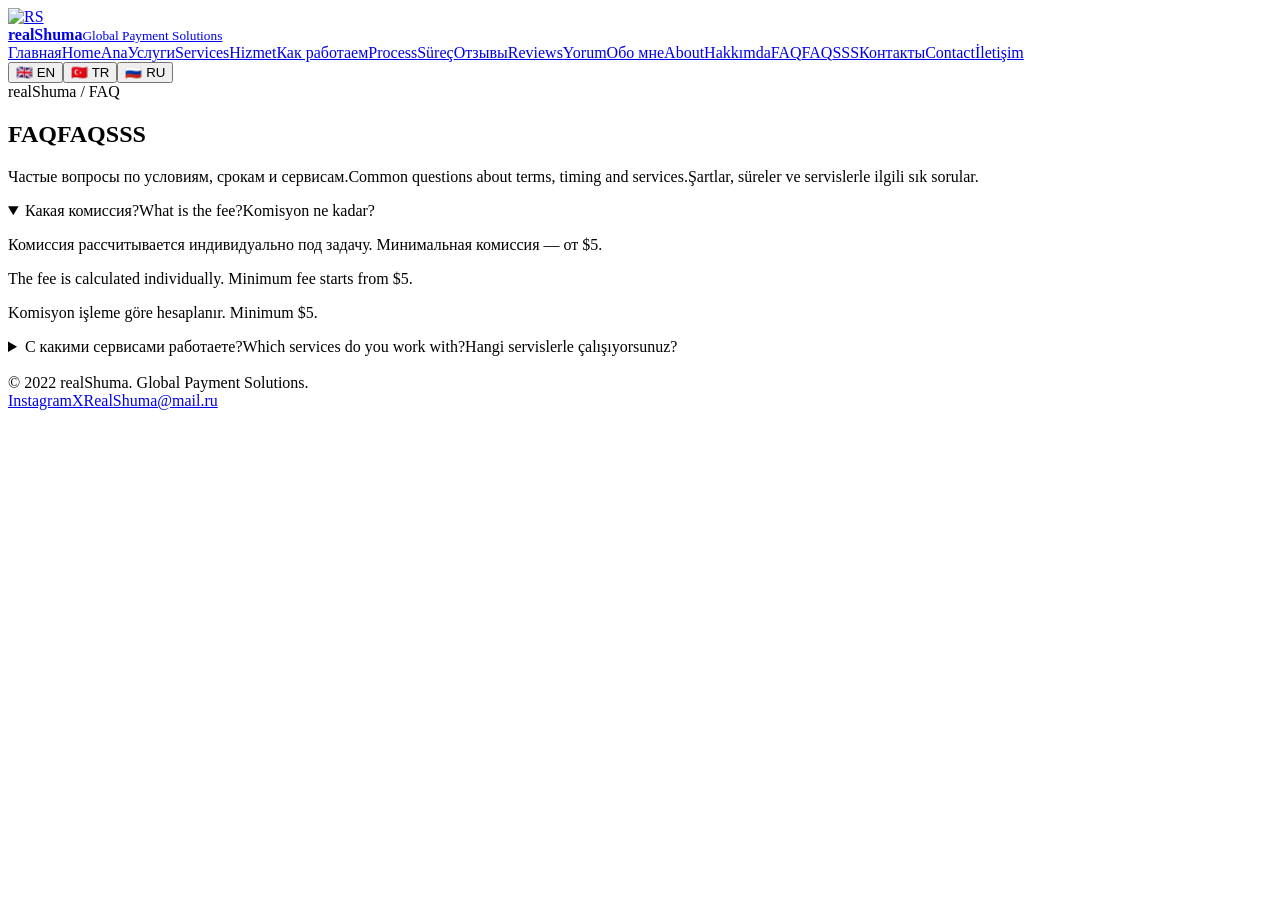
==== commit 19b68d56: "Add files via upload" ====
--- a/index.html
+++ b/index.html
@@ -1,40 +1 @@
-<!doctype html>
-<html lang="ru">
-<head>
-<meta charset="utf-8">
-<meta name="viewport" content="width=device-width,initial-scale=1">
-<title>realShuma — Global Payment Solutions</title>
-<meta name="description" content="realShuma — международные платежные решения: PayPal, Wise, Payoneer, крипта, инвойсы. Работаю с 2022 года. 600+ отзывов.">
-<meta property="og:title" content="realShuma — Global Payment Solutions">
-<meta property="og:description" content="PayPal, Wise, Payoneer, crypto, invoices and international payment support.">
-<meta property="og:type" content="website">
-<meta name="theme-color" content="#07142c">
-<link rel="stylesheet" href="style.css?v=777">
-</head>
-<body class="ru">
-<header class="header"><div class="container nav"><a class="brand" href="index.html"><div class="logo">RS</div><div><b>real<span>Shuma</span></b><small>Global Payment Solutions</small></div></a><nav class="menu"><a class="active" href="index.html"><span data-lang="ru">Главная</span><span data-lang="en">Home</span><span data-lang="tr">Ana sayfa</span></a><a class="" href="services.html"><span data-lang="ru">Услуги</span><span data-lang="en">Services</span><span data-lang="tr">Hizmetler</span></a><a class="" href="process.html"><span data-lang="ru">Как работаем</span><span data-lang="en">Process</span><span data-lang="tr">Süreç</span></a><a class="" href="reviews.html"><span data-lang="ru">Отзывы</span><span data-lang="en">Reviews</span><span data-lang="tr">Yorumlar</span></a><a class="" href="about.html"><span data-lang="ru">Обо мне</span><span data-lang="en">About</span><span data-lang="tr">Hakkımda</span></a><a class="" href="faq.html"><span data-lang="ru">FAQ</span><span data-lang="en">FAQ</span><span data-lang="tr">SSS</span></a><a class="" href="contact.html"><span data-lang="ru">Контакты</span><span data-lang="en">Contact</span><span data-lang="tr">İletişim</span></a></nav><div class="langs"><button id="b-ru" onclick="setLang('ru')">🇷🇺 RU</button><button id="b-en" onclick="setLang('en')">🇬🇧 EN</button><button id="b-tr" onclick="setLang('tr')">🇹🇷 TR</button></div></div></header>
-<section class="hero"><div class="container hero-grid"><div><div class="badge"><span data-lang="ru">Надёжно • быстро • безопасно</span><span data-lang="en">Reliable • fast • secure</span><span data-lang="tr">Güvenilir • hızlı • güvenli</span></div><h1><span data-lang="ru">Международные платежи</span><span data-lang="en">Global payments</span><span data-lang="tr">Global ödemeler</span><span class="blue" data-lang="ru">без лишней сложности</span><span class="blue" data-lang="en">made simple</span><span class="blue" data-lang="tr">daha kolay</span></h1><p class="lead" data-lang="ru">Помогаю фрилансерам, компаниям и частным лицам принимать, отправлять и выводить платежи по всему миру: PayPal, Wise, Payoneer, крипта, инвойсы и зарубежные сервисы.</p><p class="lead" data-lang="en">I help freelancers, businesses and individuals receive, send and withdraw payments worldwide: PayPal, Wise, Payoneer, crypto, invoices and international digital services.</p><p class="lead" data-lang="tr">Freelancerlar, şirketler ve bireyler için global ödeme çözümleri: PayPal, Wise, Payoneer, kripto, faturalar ve uluslararası servisler.</p><div class="buttons"><a class="btn primary" href="https://t.me/realshuma" target="_blank">✈️ <span data-lang="ru">Написать в Telegram</span><span data-lang="en">Contact on Telegram</span><span data-lang="tr">Telegram ile yaz</span></a><a class="btn ghost" href="services.html"><span data-lang="ru">Посмотреть услуги →</span><span data-lang="en">View services →</span><span data-lang="tr">Hizmetleri gör →</span></a></div></div><div class="visual"><div class="globe"><div class="orbit"></div></div><div class="since"><span data-lang="ru">Работаю с</span><span data-lang="en">Since</span><span data-lang="tr">Başlangıç</span><b>2022</b><p>PayPal · Wise · Payoneer · Crypto · Invoices</p></div></div></div></section>
-<section class="strip"><div class="container strip-grid"><div class="mini"><i class="p">P</i>PayPal</div><div class="mini"><i class="w">W</i>Wise</div><div class="mini"><i class="po">P</i>Payoneer</div><div class="mini"><i class="bank">🏦</i>Bank Transfer</div><div class="mini"><i class="btc">₿</i>Crypto</div><div class="mini"><i class="inv">▤</i>Invoices</div><div class="mini"><i class="ai">AI</i>AI Services</div><div class="mini"><i class="cr">★</i>Creator Platforms</div></div></section>
-<section class="stats"><div class="container stats-grid"><div class="stat"><i>⭐</i><div><b>600+</b><span data-lang="ru">положительных отзывов</span><span data-lang="en">positive reviews</span><span data-lang="tr">olumlu yorum</span></div></div><div class="stat"><i>📅</i><div><b>2022</b><span data-lang="ru">работаю с 2022 года</span><span data-lang="en">working since 2022</span><span data-lang="tr">2022'den beri</span></div></div><div class="stat"><i>🌍</i><div><b>10+</b><span data-lang="ru">стран и регионов</span><span data-lang="en">countries and regions</span><span data-lang="tr">ülke ve bölge</span></div></div><div class="stat"><i>🛡️</i><div><b>100%</b><span data-lang="ru">индивидуальный подход</span><span data-lang="en">individual approach</span><span data-lang="tr">kişisel yaklaşım</span></div></div></div></section>
-<section class="section white"><div class="container"><div class="head"><h2 data-lang="ru">Что я могу сделать для вас</h2><h2 data-lang="en">What I can do for you</h2><h2 data-lang="tr">Sizin için neler yapabilirim</h2><p data-lang="ru">Индивидуальные платежные решения под вашу задачу. Комиссия рассчитывается отдельно, минимум от $5.</p><p data-lang="en">Individual payment solutions for your task. Fee is calculated separately, minimum from $5.</p><p data-lang="tr">İhtiyacınıza özel ödeme çözümleri. Komisyon ayrıca hesaplanır, minimum $5.</p></div><div class="cards">
-<div class="card"><div class="icon">💳</div><h3 data-lang="ru">Приём платежей</h3><h3 data-lang="en">Receive payments</h3><h3 data-lang="tr">Ödeme alma</h3><p data-lang="ru">Приём оплат через PayPal, Wise, Payoneer и другие международные инструменты.</p><p data-lang="en">Receive payments via PayPal, Wise, Payoneer and other international tools.</p><p data-lang="tr">PayPal, Wise, Payoneer ve diğer araçlarla ödeme alma.</p></div>
-<div class="card"><div class="icon">🏦</div><h3 data-lang="ru">Вывод средств</h3><h3 data-lang="en">Withdraw funds</h3><h3 data-lang="tr">Para çekme</h3><p data-lang="ru">Вывод заработка с PayPal, маркетплейсов, фриланс-площадок и цифровых сервисов.</p><p data-lang="en">Withdraw funds from PayPal, marketplaces, freelance platforms and digital services.</p><p data-lang="tr">PayPal, pazar yerleri ve dijital servislerden para çekme.</p></div>
-<div class="card"><div class="icon">📄</div><h3 data-lang="ru">Инвойсы и счета</h3><h3 data-lang="en">Invoices</h3><h3 data-lang="tr">Faturalar</h3><p data-lang="ru">Оплата и приём инвойсов, товаров, подписок, сервисов и зарубежных заказов.</p><p data-lang="en">Pay and receive invoices, subscriptions, services and foreign orders.</p><p data-lang="tr">Fatura, abonelik, servis ve yurtdışı sipariş ödemeleri.</p></div>
-<div class="card"><div class="icon">₿</div><h3 data-lang="ru">Крипта ↔ фиат</h3><h3 data-lang="en">Crypto ↔ fiat</h3><h3 data-lang="tr">Kripto ↔ fiat</h3><p data-lang="ru">Решения с криптовалютой, стейблкоинами, картами и фиатными переводами.</p><p data-lang="en">Solutions with crypto, stablecoins, cards and fiat transfers.</p><p data-lang="tr">Kripto, stablecoin, kart ve fiat transfer çözümleri.</p></div>
-<div class="card"><div class="icon">🤖</div><h3 data-lang="ru">AI-сервисы</h3><h3 data-lang="en">AI services</h3><h3 data-lang="tr">AI servisleri</h3><p data-lang="ru">Оплата ChatGPT, DeepSeek, Midjourney, API, подписок и цифровых инструментов.</p><p data-lang="en">Payments for ChatGPT, DeepSeek, Midjourney, APIs and subscriptions.</p><p data-lang="tr">ChatGPT, DeepSeek, Midjourney, API ve abonelik ödemeleri.</p></div>
-<div class="card"><div class="icon">🎨</div><h3 data-lang="ru">Площадки авторов</h3><h3 data-lang="en">Creator platforms</h3><h3 data-lang="tr">İçerik platformları</h3><p data-lang="ru">VGen, Cults, Boosty, Hipolink, стоки, арты, модели и творческие сервисы.</p><p data-lang="en">VGen, Cults, Boosty, Hipolink, stock platforms and creator services.</p><p data-lang="tr">VGen, Cults, Boosty, Hipolink ve içerik platformları.</p></div>
-<div class="card"><div class="icon">🌐</div><h3 data-lang="ru">Переводы за границу</h3><h3 data-lang="en">Cross-border transfers</h3><h3 data-lang="tr">Uluslararası transfer</h3><p data-lang="ru">Помощь с отправкой и получением платежей между странами и платформами.</p><p data-lang="en">Help sending and receiving payments between countries and platforms.</p><p data-lang="tr">Ülkeler ve platformlar arasında ödeme desteği.</p></div>
-<div class="card"><div class="icon">⚙️</div><h3 data-lang="ru">Нестандартные задачи</h3><h3 data-lang="en">Custom tasks</h3><h3 data-lang="tr">Özel işler</h3><p data-lang="ru">Если задачу сложно решить обычным способом — разберём ситуацию и найдём вариант.</p><p data-lang="en">For non-standard tasks, we review the situation and find an option.</p><p data-lang="tr">Standart dışı işler için uygun çözüm bulunur.</p></div>
-</div></div></section>
-<section class="section dark"><div class="container"><div class="head"><h2 data-lang="ru">Как проходит работа</h2><h2 data-lang="en">How it works</h2><h2 data-lang="tr">Süreç nasıl ilerler</h2><p data-lang="ru">Просто: задача → условия → операция → подтверждение.</p><p data-lang="en">Simple: task → terms → operation → confirmation.</p><p data-lang="tr">Basit: ihtiyaç → şartlar → işlem → onay.</p></div><div class="steps"><div class="step"><div class="num">1</div><h3 data-lang="ru">Описываете задачу</h3><h3 data-lang="en">Describe the task</h3><h3 data-lang="tr">İhtiyacı anlatın</h3><p data-lang="ru">Пишите, что нужно: принять оплату, вывести деньги, оплатить сервис, инвойс или товар.</p><p data-lang="en">Tell what you need: receive payment, withdraw funds, pay a service, invoice or product.</p><p data-lang="tr">Ödeme alma, para çekme, servis, fatura veya ürün ödeme ihtiyacınızı yazın.</p></div><div class="step"><div class="num">2</div><h3 data-lang="ru">Согласуем условия</h3><h3 data-lang="en">Agree on terms</h3><h3 data-lang="tr">Şartları netleştirelim</h3><p data-lang="ru">Обсуждаем способ, сроки, комиссию и детали. Минимальная комиссия — от $5.</p><p data-lang="en">We discuss method, timing, fee and details. Minimum fee starts from $5.</p><p data-lang="tr">Yöntem, süre, komisyon ve detaylar konuşulur. Minimum komisyon $5.</p></div><div class="step"><div class="num">3</div><h3 data-lang="ru">Проводим операцию</h3><h3 data-lang="en">Complete the operation</h3><h3 data-lang="tr">İşlem tamamlanır</h3><p data-lang="ru">После согласования операция проводится аккуратно, с поддержкой и обратной связью.</p><p data-lang="en">After confirmation, the operation is completed carefully with support and updates.</p><p data-lang="tr">Onaydan sonra işlem destek ve bilgilendirme ile tamamlanır.</p></div></div></div></section>
-<section class="section white"><div class="container"><div class="head"><h2 data-lang="ru">Отзывы клиентов</h2><h2 data-lang="en">Client reviews</h2><h2 data-lang="tr">Müşteri yorumları</h2><p data-lang="ru">Реальные отзывы из VK. На отдельной странице — больше примеров.</p><p data-lang="en">Real VK feedback. More examples on the reviews page.</p><p data-lang="tr">Gerçek VK yorumları. Daha fazlası yorumlar sayfasında.</p></div><div class="reviews">
-<article class="review"><div class="rt"><div class="avatar">JS</div><div><div class="name">John Swewchik</div><div class="src"><span data-lang="ru">Отзыв VK</span><span data-lang="en">VK review</span><span data-lang="tr">VK yorumu</span></div></div></div><div class="stars">★★★★★</div><p data-lang="ru">Это не посредник, это молния. Роман всё объяснил, принял оплату, вывел и перевёл деньги. Через два часа средства уже были у меня.</p><p data-lang="en">This is not just a payment partner — this is lightning-fast. Roman explained everything, received the payment, withdrew it and transferred the money. In two hours the funds were already with me.</p><p data-lang="tr">Bu sadece bir ödeme aracısı değil — gerçekten yıldırım gibi hızlı. Roman her şeyi açıkladı, ödemeyi aldı, çekti ve gönderdi. İki saat içinde para bendeydi.</p><a href="https://vk.ru/suwawowudattu" target="_blank"><span data-lang="ru">Открыть профиль →</span><span data-lang="en">Open profile →</span><span data-lang="tr">Profili aç →</span></a></article>
-<article class="review"><div class="rt"><div class="avatar">DF</div><div><div class="name"><span data-lang="ru">Дарья Феленко</span><span data-lang="en">Daria Felenko</span><span data-lang="tr">Daria Felenko</span></div><div class="src"><span data-lang="ru">Отзыв VK</span><span data-lang="en">VK review</span><span data-lang="tr">VK yorumu</span></div></div></div><div class="stars">★★★★★</div><p data-lang="ru">Долго искала, через кого можно оплатить API DeepSeek. Быстро, чётко, менеджер помогла по всем вопросам. Оплату провели примерно за 10 минут.</p><p data-lang="en">I had been looking for someone who could help pay for the DeepSeek API. Everything was fast and clear. The payment took about 10 minutes.</p><p data-lang="tr">DeepSeek API ödemesi için uzun süre çözüm aradım. Her şey hızlı ve netti. Ödeme yaklaşık 10 dakika sürdü.</p><a href="https://vk.ru/filinbro" target="_blank"><span data-lang="ru">Открыть профиль →</span><span data-lang="en">Open profile →</span><span data-lang="tr">Profili aç →</span></a></article>
-<article class="review"><div class="rt"><div class="avatar">FB</div><div><div class="name">Franco Barbi</div><div class="src"><span data-lang="ru">Отзыв VK</span><span data-lang="en">VK review</span><span data-lang="tr">VK yorumu</span></div></div></div><div class="stars">★★★★★</div><p data-lang="ru">Получила оплату от иностранного заказчика очень быстро. Не первый раз обращаюсь, всё оперативно. Очень хороший посредник.</p><p data-lang="en">I received a payment from a foreign client very quickly. It is not my first time working with Roman — everything is always fast and professional.</p><p data-lang="tr">Yabancı müşteriden ödemeyi çok hızlı aldım. Roman ile ilk kez çalışmıyorum — her şey hızlı ve profesyonel.</p><a href="https://vk.ru/leviackerman_01" target="_blank"><span data-lang="ru">Открыть профиль →</span><span data-lang="en">Open profile →</span><span data-lang="tr">Profili aç →</span></a></article>
-<article class="review"><div class="rt"><div class="avatar">UG</div><div><div class="name"><span data-lang="ru">Неизвестный Чувачок</span><span data-lang="en">Unknown Guy</span><span data-lang="tr">Bilinmeyen Kişi</span></div><div class="src"><span data-lang="ru">Отзыв VK</span><span data-lang="en">VK review</span><span data-lang="tr">VK yorumu</span></div></div></div><div class="stars">★★★★★</div><p data-lang="ru">Лучший посредник без сомнений. Комиссия маленькая, скорость быстрая. Обращаюсь на протяжении полутора лет.</p><p data-lang="en">The best payment partner, no doubt. The fee is low and the speed is fast. I have been using this service for about a year and a half.</p><p data-lang="tr">Şüphesiz en iyi ödeme partneri. Komisyon düşük, işlem hızlı. Yaklaşık bir buçuk yıldır bu hizmeti kullanıyorum.</p><a href="https://vk.ru/danilukos" target="_blank"><span data-lang="ru">Открыть профиль →</span><span data-lang="en">Open profile →</span><span data-lang="tr">Profili aç →</span></a></article>
-<article class="review"><div class="rt"><div class="avatar">EP</div><div><div class="name"><span data-lang="ru">Евгений Прохоренко</span><span data-lang="en">Evgeny Prokhorenko</span><span data-lang="tr">Evgeny Prokhorenko</span></div><div class="src"><span data-lang="ru">Отзыв VK</span><span data-lang="en">VK review</span><span data-lang="tr">VK yorumu</span></div></div></div><div class="stars">★★★★★</div><p data-lang="ru">Роман помог принять оплату из-за границы на PayPal с последующим выводом на карту. Чётко и без проблем.</p><p data-lang="en">Roman helped me receive a PayPal payment from abroad and then withdraw it to a card. Everything was clear and without any problems.</p><p data-lang="tr">Roman, yurtdışından PayPal ödemesi alıp karta çekmeme yardımcı oldu. Her şey net ve sorunsuzdu.</p><a href="https://vk.ru/mr.prohorgmail" target="_blank"><span data-lang="ru">Открыть профиль →</span><span data-lang="en">Open profile →</span><span data-lang="tr">Profili aç →</span></a></article>
-<article class="review"><div class="rt"><div class="avatar">SK</div><div><div class="name">Silverus Kvassus</div><div class="src"><span data-lang="ru">Отзыв VK</span><span data-lang="en">VK review</span><span data-lang="tr">VK yorumu</span></div></div></div><div class="stars">★★★★★</div><p data-lang="ru">Оперативно сработали, подробно отвечали на все вопросы. Буду обращаться снова.</p><p data-lang="en">Very fast work, with detailed answers to all questions. I will definitely come back again.</p><p data-lang="tr">Çok hızlı çalıştılar ve tüm soruları detaylı yanıtladılar. Kesinlikle tekrar başvuracağım.</p><a href="https://vk.ru/kvassus" target="_blank"><span data-lang="ru">Открыть профиль →</span><span data-lang="en">Open profile →</span><span data-lang="tr">Profili aç →</span></a></article>
-</div><div style="text-align:center;margin-top:34px"><a class="btn primary" href="reviews.html"><span data-lang="ru">Все отзывы</span><span data-lang="en">All reviews</span><span data-lang="tr">Tüm yorumlar</span></a></div></div></section>
-<div class="float"><a href="https://t.me/realshuma" target="_blank">✈</a><a class="wa" href="https://wa.me/79042220808" target="_blank">☎</a></div><footer><div class="container"><div>© 2022 realShuma. Global Payment Solutions.</div><div class="legal"><a href="https://www.instagram.com/realshuma" target="_blank">Instagram</a><a href="https://x.com/realshuma" target="_blank">X</a><a href="mailto:RealShuma@mail.ru">RealShuma@mail.ru</a></div></div></footer><script src="script.js"></script>
-</body>
-</html>+<!doctype html><html lang="ru"><head><meta charset="utf-8"><meta name="viewport" content="width=device-width,initial-scale=1"><title>FAQ — realShuma</title><meta name="description" content="realShuma — международные платежные решения: PayPal, Wise, Payoneer, крипта, инвойсы. Работаю с 2022 года."><meta property="og:title" content="FAQ — realShuma"><meta property="og:description" content="realShuma — международные платежные решения: PayPal, Wise, Payoneer, крипта, инвойсы. Работаю с 2022 года."><meta property="og:type" content="website"><meta property="og:image" content="assets/og.svg"><meta name="twitter:card" content="summary_large_image"><meta name="theme-color" content="#07142c"><link rel="icon" href="assets/favicon.svg" type="image/svg+xml"><link rel="stylesheet" href="style.css?v=901"></head><body class="ru"><header class="header"><div class="container nav"><a class="brand" href="index.html"><img class="logo-img" src="assets/logo-rs.svg" alt="RS"><div><b>real<span>Shuma</span></b><small>Global Payment Solutions</small></div></a><nav class="menu"><a class="" href="index.html"><span data-lang="ru">Главная</span><span data-lang="en">Home</span><span data-lang="tr">Ana</span></a><a class="" href="services.html"><span data-lang="ru">Услуги</span><span data-lang="en">Services</span><span data-lang="tr">Hizmet</span></a><a class="" href="process.html"><span data-lang="ru">Как работаем</span><span data-lang="en">Process</span><span data-lang="tr">Süreç</span></a><a class="" href="reviews.html"><span data-lang="ru">Отзывы</span><span data-lang="en">Reviews</span><span data-lang="tr">Yorum</span></a><a class="" href="about.html"><span data-lang="ru">Обо мне</span><span data-lang="en">About</span><span data-lang="tr">Hakkımda</span></a><a class="active" href="faq.html"><span data-lang="ru">FAQ</span><span data-lang="en">FAQ</span><span data-lang="tr">SSS</span></a><a class="" href="contact.html"><span data-lang="ru">Контакты</span><span data-lang="en">Contact</span><span data-lang="tr">İletişim</span></a></nav><div class="langs"><button id="b-en" onclick="setLang('en')">🇬🇧 EN</button><button id="b-tr" onclick="setLang('tr')">🇹🇷 TR</button><button id="b-ru" onclick="setLang('ru')">🇷🇺 RU</button></div></div></header><section class="pagehero"><div class="container"><div class="crumb">realShuma / FAQ</div><h1><span data-lang="ru">FAQ</span><span data-lang="en">FAQ</span><span data-lang="tr">SSS</span></h1><p class="lead"><span data-lang="ru">Частые вопросы по условиям, срокам и сервисам.</span><span data-lang="en">Common questions about terms, timing and services.</span><span data-lang="tr">Şartlar, süreler ve servislerle ilgili sık sorular.</span></p></div></section><section class="section white"><div class="container"><div class="faq"><details open><summary><span data-lang="ru">Какая комиссия?</span><span data-lang="en">What is the fee?</span><span data-lang="tr">Komisyon ne kadar?</span></summary><p data-lang="ru">Комиссия рассчитывается индивидуально под задачу. Минимальная комиссия — от $5.</p><p data-lang="en">The fee is calculated individually. Minimum fee starts from $5.</p><p data-lang="tr">Komisyon işleme göre hesaplanır. Minimum $5.</p></details><details><summary><span data-lang="ru">С какими сервисами работаете?</span><span data-lang="en">Which services do you work with?</span><span data-lang="tr">Hangi servislerle çalışıyorsunuz?</span></summary><p data-lang="ru">PayPal, Wise, Payoneer, крипта, инвойсы, AI-сервисы, API, маркетплейсы, VGen, Cults и другие зарубежные платформы.</p><p data-lang="en">PayPal, Wise, Payoneer, crypto, invoices, AI services, APIs, marketplaces, VGen, Cults and other international platforms.</p><p data-lang="tr">PayPal, Wise, Payoneer, kripto, faturalar, AI servisleri, API, pazar yerleri, VGen, Cults ve diğer platformlar.</p></details></div></div></section><div class="float"><a href="https://t.me/realshuma" target="_blank" aria-label="Telegram"><img src="assets/telegram.svg" alt=""></a><a class="wa" href="https://wa.me/79042220808" target="_blank" aria-label="WhatsApp"><img src="assets/whatsapp.svg" alt=""></a></div><footer><div class="container"><div>© 2022 realShuma. Global Payment Solutions.</div><div class="legal"><a href="https://www.instagram.com/realshuma" target="_blank">Instagram</a><a href="https://x.com/realshuma" target="_blank">X</a><a href="mailto:RealShuma@mail.ru">RealShuma@mail.ru</a></div></div></footer><script src="script.js?v=901"></script></body></html>
--- a/style.css
+++ b/style.css
@@ -1,17 +1 @@
-
-:root{--dark:#07142c;--dark2:#0b234f;--blue:#237cff;--sky:#61b6ff;--bg:#f3f7fc;--text:#07152f;--muted:#63728d;--line:#dbe6f5;--card:#fff;--shadow:0 24px 70px rgba(7,21,47,.12);--w:1180px}
-*{box-sizing:border-box}html{scroll-behavior:smooth}body{margin:0;background:var(--bg);color:var(--text);font-family:Arial,Helvetica,sans-serif}a{text-decoration:none;color:inherit}.container{width:min(var(--w),calc(100% - 36px));margin:auto}
-[data-lang]{display:none!important}body.ru [data-lang=ru],body.en [data-lang=en],body.tr [data-lang=tr]{display:revert!important}
-.header{position:sticky;top:0;z-index:50;background:rgba(7,20,44,.97);border-bottom:1px solid rgba(255,255,255,.1);backdrop-filter:blur(16px)}.nav{min-height:86px;display:flex;align-items:center;gap:20px;justify-content:space-between}.brand{display:flex;align-items:center;gap:14px;color:white}.logo{width:56px;height:56px;border-radius:18px;background:linear-gradient(145deg,#173f91,#2f8cff);display:grid;place-items:center;font-size:23px;font-weight:900}.brand b{font-size:28px;letter-spacing:-1px}.brand b span{color:var(--sky)}.brand small{display:block;color:#aab8d8}.menu{display:flex;gap:18px;color:#dce8ff;font-size:14px;font-weight:800}.menu a{padding:8px 0}.menu a:hover,.menu .active{color:var(--sky)}.langs{display:flex;gap:8px}.langs button{border:1px solid rgba(255,255,255,.15);background:rgba(255,255,255,.07);color:white;border-radius:999px;padding:10px 12px;font-weight:900;cursor:pointer}.langs .on{background:white;color:#07142c}
-.hero{background:radial-gradient(circle at 78% 18%,rgba(36,124,255,.45),transparent 35%),linear-gradient(135deg,#040b1b,#09204a 58%,#0b326e);color:white;overflow:hidden}.hero-grid{display:grid;grid-template-columns:1.05fr .95fr;gap:56px;align-items:center;min-height:670px;padding:80px 0}.badge{display:inline-flex;padding:12px 18px;border-radius:999px;border:1px solid rgba(255,255,255,.18);background:rgba(255,255,255,.07);font-weight:900;letter-spacing:.05em;text-transform:uppercase}h1{font-size:70px;line-height:.98;letter-spacing:-4px;margin:28px 0 22px}.blue{color:var(--sky);display:block}.lead{font-size:22px;line-height:1.55;color:#dbe7ff;max-width:690px;margin:0 0 30px}.buttons{display:flex;gap:14px;flex-wrap:wrap}.btn{display:inline-flex;align-items:center;justify-content:center;gap:10px;padding:16px 24px;border-radius:17px;font-weight:900;border:1px solid rgba(255,255,255,.14)}.btn.primary{background:linear-gradient(135deg,#2d86ff,#1164f4);color:white;box-shadow:0 18px 50px rgba(15,103,255,.28)}.btn.ghost{background:rgba(255,255,255,.07);color:white}
-.visual{position:relative;height:520px}.globe{position:absolute;right:0;top:18px;width:480px;height:480px;border-radius:50%;background:radial-gradient(circle at 32% 26%,#75c5ff,#247cff55 45%,#247cff13 72%,transparent 73%);border:1px solid rgba(255,255,255,.15)}.globe:before{content:"";position:absolute;inset:36px;border-radius:50%;background-image:linear-gradient(rgba(255,255,255,.13) 1px,transparent 1px),linear-gradient(90deg,rgba(255,255,255,.13) 1px,transparent 1px);background-size:36px 36px;clip-path:circle(50%)}.orbit{position:absolute;inset:78px;border-radius:50%;border:5px solid transparent;border-left-color:#35ddff;border-bottom-color:#35ddff;animation:spin 13s linear infinite}.orbit:before,.orbit:after{content:"➜";position:absolute;color:#8fcfff;font-size:42px}.orbit:before{right:5px;top:48px}.orbit:after{left:20px;bottom:40px;transform:rotate(180deg)}@keyframes spin{to{transform:rotate(360deg)}}.since{position:absolute;left:0;bottom:30px;width:360px;background:rgba(5,13,30,.84);border:1px solid rgba(255,255,255,.13);border-radius:24px;padding:24px;box-shadow:0 24px 70px rgba(0,0,0,.25)}.since b{display:block;font-size:42px;color:white;margin:8px 0}.since p{margin:0;color:#bed0f2}
-.strip{background:#061226;color:white}.strip-grid{display:grid;grid-template-columns:repeat(8,1fr);gap:12px;padding:20px 0}.mini{min-height:58px;border:1px solid rgba(255,255,255,.1);border-radius:17px;background:rgba(255,255,255,.045);display:flex;align-items:center;justify-content:center;gap:8px;font-weight:900;color:#dbe7ff}.mini i{width:30px;height:30px;border-radius:9px;display:grid;place-items:center;font-style:normal;font-weight:900;color:white}.p{background:#003087}.w{background:#9fe870!important;color:#132!important}.po{background:#ff4800}.bank{background:#2563eb}.btc{background:#f7931a}.inv{background:#1d4ed8}.ai{background:#111827}.cr{background:#7c3aed}
-.section{padding:88px 0}.white{background:white}.dark{background:var(--dark);color:white}.head{max-width:850px;margin:0 auto 44px;text-align:center}.head h2{font-size:46px;line-height:1.08;letter-spacing:-2px;margin:0 0 13px}.head p{font-size:18px;line-height:1.55;color:var(--muted);margin:0}.dark .head p{color:#aebfe0}.pagehero{background:linear-gradient(135deg,#040b1b,#09204a 65%,#0b326e);color:white;padding:86px 0 66px}.pagehero h1{font-size:60px}.crumb{color:#a7b9dc;font-weight:800;margin-bottom:18px}
-.cards{display:grid;grid-template-columns:repeat(4,1fr);gap:18px}.card{background:#fff;border:1px solid var(--line);border-radius:26px;padding:26px;box-shadow:var(--shadow)}.card .icon{font-size:34px;margin-bottom:16px}.card h3{margin:0 0 10px;font-size:21px}.card p{margin:0;color:#5c6a84;line-height:1.6;font-size:16px}.dark .card{background:rgba(255,255,255,.075);border-color:rgba(255,255,255,.12);box-shadow:none}.dark .card p{color:#c0cdea}
-.stats{background:linear-gradient(90deg,#061226,#0b2f6c,#061226);color:white;padding:34px 0}.stats-grid{display:grid;grid-template-columns:repeat(4,1fr);gap:18px}.stat{display:flex;align-items:center;gap:14px;background:rgba(255,255,255,.07);border:1px solid rgba(255,255,255,.12);border-radius:21px;padding:22px}.stat i{font-style:normal;font-size:27px}.stat b{font-size:32px;color:var(--sky);display:block}.stat span{color:#b8c7e7;font-size:14px}
-.steps{display:grid;grid-template-columns:repeat(3,1fr);gap:20px}.step{background:rgba(255,255,255,.075);border:1px solid rgba(255,255,255,.12);border-radius:25px;padding:29px}.num{width:48px;height:48px;border-radius:50%;display:grid;place-items:center;background:var(--blue);font-weight:900;margin-bottom:17px}.step h3{margin:0 0 10px;font-size:23px}.step p{margin:0;color:#b8c7e7;line-height:1.65}
-.reviews{display:grid;grid-template-columns:repeat(3,1fr);gap:18px}.review{background:#fff;border:1px solid var(--line);border-radius:26px;padding:24px;box-shadow:var(--shadow);min-height:326px;display:flex;flex-direction:column}.rt{display:flex;gap:14px;align-items:center}.avatar{width:58px;height:58px;border-radius:50%;background:linear-gradient(135deg,#eef6ff,#cfe4ff);border:1px solid #d8e7fb;display:grid;place-items:center;color:#247cff;font-weight:900;font-size:18px;flex:none}.name{font-size:19px;font-weight:900}.src{color:#7887a2;font-size:14px;margin-top:4px}.stars{color:#f6b900;letter-spacing:2px;margin:17px 0}.review p{color:#3f4d63;line-height:1.62;margin:0 0 20px}.review a{margin-top:auto;color:#2076f3;font-weight:900}
-.about-grid,.contact{display:grid;grid-template-columns:1fr 1fr;gap:22px}.darkcard{background:rgba(255,255,255,.075);border:1px solid rgba(255,255,255,.12);border-radius:28px;padding:30px}.darkcard p{color:#dbe7ff;line-height:1.65;font-size:18px}.check{display:grid;gap:12px}.check div:before{content:"✓";color:#24d47c;font-weight:900;margin-right:10px}.faq{max-width:930px;margin:auto;display:grid;gap:14px}details{background:white;border:1px solid var(--line);border-radius:18px;padding:20px;box-shadow:0 14px 40px rgba(12,31,68,.06)}summary{font-weight:900;font-size:18px;cursor:pointer}details p{color:#5c6a84;line-height:1.62}.contact{grid-template-columns:repeat(4,1fr)}.contact a{display:block;margin:12px 0;color:#dbe7ff}
-footer{background:#041024;color:#94a6cb;padding:28px 0;border-top:1px solid rgba(255,255,255,.1)}footer .container{display:flex;justify-content:space-between;gap:15px;flex-wrap:wrap}.legal{display:flex;gap:14px;flex-wrap:wrap}.float{position:fixed;right:16px;bottom:18px;z-index:80;display:grid;gap:12px}.float a{width:62px;height:62px;border-radius:21px;display:grid;place-items:center;box-shadow:0 18px 44px rgba(0,0,0,.30);background:#229ed9;font-size:31px;color:white}.float .wa{background:#25d366}
-@media(max-width:1050px){.nav{flex-wrap:wrap;padding:12px 0}.menu{order:3;width:100%;display:flex;gap:8px;overflow-x:auto;padding:8px 0 2px;scrollbar-width:none}.menu::-webkit-scrollbar{display:none}.menu a{flex:0 0 auto;padding:10px 14px;border-radius:999px;background:rgba(255,255,255,.07);border:1px solid rgba(255,255,255,.10);font-size:13px;white-space:nowrap}.menu a.active{background:rgba(36,124,255,.22);border-color:rgba(95,179,255,.35)}.hero-grid{grid-template-columns:1fr;min-height:auto}.visual{height:420px}.globe{left:50%;right:auto;transform:translateX(-50%);width:380px;height:380px}.since{left:50%;transform:translateX(-50%);width:min(340px,100%)}.strip-grid{grid-template-columns:repeat(2,1fr)}.cards{grid-template-columns:repeat(2,1fr)}.reviews{grid-template-columns:repeat(2,1fr)}.stats-grid,.steps,.about-grid,.contact{grid-template-columns:1fr}}
-@media(max-width:640px){.container{width:calc(100% - 28px)}.nav{min-height:82px}.brand b{font-size:24px}.brand small{font-size:13px;max-width:150px}.logo{width:52px;height:52px}.langs button{padding:9px 8px}.menu{margin-top:6px}.menu a{font-size:12px;padding:9px 12px}h1,.pagehero h1{font-size:44px;letter-spacing:-2.5px}.lead{font-size:20px}.buttons{display:grid}.btn{width:100%}.cards,.reviews{grid-template-columns:1fr}.head h2{font-size:36px}.section{padding:66px 0}.strip-grid{grid-template-columns:1fr}.float a{width:58px;height:58px}.stats-grid{gap:12px}.stat{padding:18px}.stat b{font-size:30px}}
+<!doctype html><html lang="ru"><head><meta charset="utf-8"><meta name="viewport" content="width=device-width,initial-scale=1"><title>Services — realShuma</title><meta name="description" content="realShuma — международные платежные решения: PayPal, Wise, Payoneer, крипта, инвойсы. Работаю с 2022 года."><meta property="og:title" content="Services — realShuma"><meta property="og:description" content="realShuma — международные платежные решения: PayPal, Wise, Payoneer, крипта, инвойсы. Работаю с 2022 года."><meta property="og:type" content="website"><meta property="og:image" content="assets/og.svg"><meta name="twitter:card" content="summary_large_image"><meta name="theme-color" content="#07142c"><link rel="icon" href="assets/favicon.svg" type="image/svg+xml"><link rel="stylesheet" href="style.css?v=901"></head><body class="ru"><header class="header"><div class="container nav"><a class="brand" href="index.html"><img class="logo-img" src="assets/logo-rs.svg" alt="RS"><div><b>real<span>Shuma</span></b><small>Global Payment Solutions</small></div></a><nav class="menu"><a class="" href="index.html"><span data-lang="ru">Главная</span><span data-lang="en">Home</span><span data-lang="tr">Ana</span></a><a class="active" href="services.html"><span data-lang="ru">Услуги</span><span data-lang="en">Services</span><span data-lang="tr">Hizmet</span></a><a class="" href="process.html"><span data-lang="ru">Как работаем</span><span data-lang="en">Process</span><span data-lang="tr">Süreç</span></a><a class="" href="reviews.html"><span data-lang="ru">Отзывы</span><span data-lang="en">Reviews</span><span data-lang="tr">Yorum</span></a><a class="" href="about.html"><span data-lang="ru">Обо мне</span><span data-lang="en">About</span><span data-lang="tr">Hakkımda</span></a><a class="" href="faq.html"><span data-lang="ru">FAQ</span><span data-lang="en">FAQ</span><span data-lang="tr">SSS</span></a><a class="" href="contact.html"><span data-lang="ru">Контакты</span><span data-lang="en">Contact</span><span data-lang="tr">İletişim</span></a></nav><div class="langs"><button id="b-en" onclick="setLang('en')">🇬🇧 EN</button><button id="b-tr" onclick="setLang('tr')">🇹🇷 TR</button><button id="b-ru" onclick="setLang('ru')">🇷🇺 RU</button></div></div></header><section class="pagehero"><div class="container"><div class="crumb">realShuma / Services</div><h1><span data-lang="ru">Услуги</span><span data-lang="en">Services</span><span data-lang="tr">Hizmetler</span></h1><p class="lead"><span data-lang="ru">PayPal, Wise, Payoneer, крипта, инвойсы, AI-сервисы и нестандартные задачи.</span><span data-lang="en">PayPal, Wise, Payoneer, crypto, invoices, AI services and custom tasks.</span><span data-lang="tr">PayPal, Wise, Payoneer, kripto, faturalar, AI servisleri ve özel işler.</span></p></div></section><section class="section white"><div class="container"><div class="cards"><div class="card"><img class="icon" src="assets/paypal.svg" alt=""><h3 data-lang="ru">Приём платежей</h3><h3 data-lang="en">Receive payments</h3><h3 data-lang="tr">Ödeme alma</h3><p data-lang="ru">Приём оплат через PayPal, Wise, Payoneer и другие международные инструменты.</p><p data-lang="en">Receive payments via PayPal, Wise, Payoneer and other international tools.</p><p data-lang="tr">PayPal, Wise, Payoneer ve diğer araçlarla ödeme alma.</p></div><div class="card"><img class="icon" src="assets/bank.svg" alt=""><h3 data-lang="ru">Вывод средств</h3><h3 data-lang="en">Withdraw funds</h3><h3 data-lang="tr">Para çekme</h3><p data-lang="ru">Вывод заработка с PayPal, маркетплейсов, фриланс-площадок и цифровых сервисов.</p><p data-lang="en">Withdraw funds from PayPal, marketplaces, freelance platforms and digital services.</p><p data-lang="tr">PayPal, pazar yerleri ve dijital servislerden para çekme.</p></div><div class="card"><img class="icon" src="assets/invoice.svg" alt=""><h3 data-lang="ru">Инвойсы и счета</h3><h3 data-lang="en">Invoices</h3><h3 data-lang="tr">Faturalar</h3><p data-lang="ru">Оплата и приём инвойсов, товаров, подписок, сервисов и зарубежных заказов.</p><p data-lang="en">Pay and receive invoices, subscriptions, services and foreign orders.</p><p data-lang="tr">Fatura, abonelik, servis ve yurtdışı sipariş ödemeleri.</p></div><div class="card"><img class="icon" src="assets/bitcoin.svg" alt=""><h3 data-lang="ru">Крипта ↔ фиат</h3><h3 data-lang="en">Crypto ↔ fiat</h3><h3 data-lang="tr">Kripto ↔ fiat</h3><p data-lang="ru">Решения с криптовалютой, стейблкоинами, картами и фиатными переводами.</p><p data-lang="en">Solutions with crypto, stablecoins, cards and fiat transfers.</p><p data-lang="tr">Kripto, stablecoin, kart ve fiat transfer çözümleri.</p></div><div class="card"><img class="icon" src="assets/ai.svg" alt=""><h3 data-lang="ru">AI-сервисы</h3><h3 data-lang="en">AI services</h3><h3 data-lang="tr">AI servisleri</h3><p data-lang="ru">Оплата ChatGPT, DeepSeek, Midjourney, API, подписок и цифровых инструментов.</p><p data-lang="en">Payments for ChatGPT, DeepSeek, Midjourney, APIs and subscriptions.</p><p data-lang="tr">ChatGPT, DeepSeek, Midjourney, API ve abonelik ödemeleri.</p></div><div class="card"><img class="icon" src="assets/payoneer.svg" alt=""><h3 data-lang="ru">Площадки авторов</h3><h3 data-lang="en">Creator platforms</h3><h3 data-lang="tr">İçerik platformları</h3><p data-lang="ru">VGen, Cults, Boosty, Hipolink, стоки, арты, модели и творческие сервисы.</p><p data-lang="en">VGen, Cults, Boosty, Hipolink, stock platforms and creator services.</p><p data-lang="tr">VGen, Cults, Boosty, Hipolink ve içerik platformları.</p></div><div class="card"><img class="icon" src="assets/wise.svg" alt=""><h3 data-lang="ru">Переводы за границу</h3><h3 data-lang="en">Cross-border transfers</h3><h3 data-lang="tr">Uluslararası transfer</h3><p data-lang="ru">Помощь с отправкой и получением платежей между странами и платформами.</p><p data-lang="en">Help sending and receiving payments between countries and platforms.</p><p data-lang="tr">Ülkeler ve platformlar arasında ödeme desteği.</p></div><div class="card"><img class="icon" src="assets/logo-rs.svg" alt=""><h3 data-lang="ru">Нестандартные задачи</h3><h3 data-lang="en">Custom tasks</h3><h3 data-lang="tr">Özel işler</h3><p data-lang="ru">Если задачу сложно решить обычным способом — разберём ситуацию и найдём вариант.</p><p data-lang="en">For non-standard tasks, we review the situation and find an option.</p><p data-lang="tr">Standart dışı işler için uygun çözüm bulunur.</p></div></div></div></section><div class="float"><a href="https://t.me/realshuma" target="_blank" aria-label="Telegram"><img src="assets/telegram.svg" alt=""></a><a class="wa" href="https://wa.me/79042220808" target="_blank" aria-label="WhatsApp"><img src="assets/whatsapp.svg" alt=""></a></div><footer><div class="container"><div>© 2022 realShuma. Global Payment Solutions.</div><div class="legal"><a href="https://www.instagram.com/realshuma" target="_blank">Instagram</a><a href="https://x.com/realshuma" target="_blank">X</a><a href="mailto:RealShuma@mail.ru">RealShuma@mail.ru</a></div></div></footer><script src="script.js?v=901"></script></body></html>
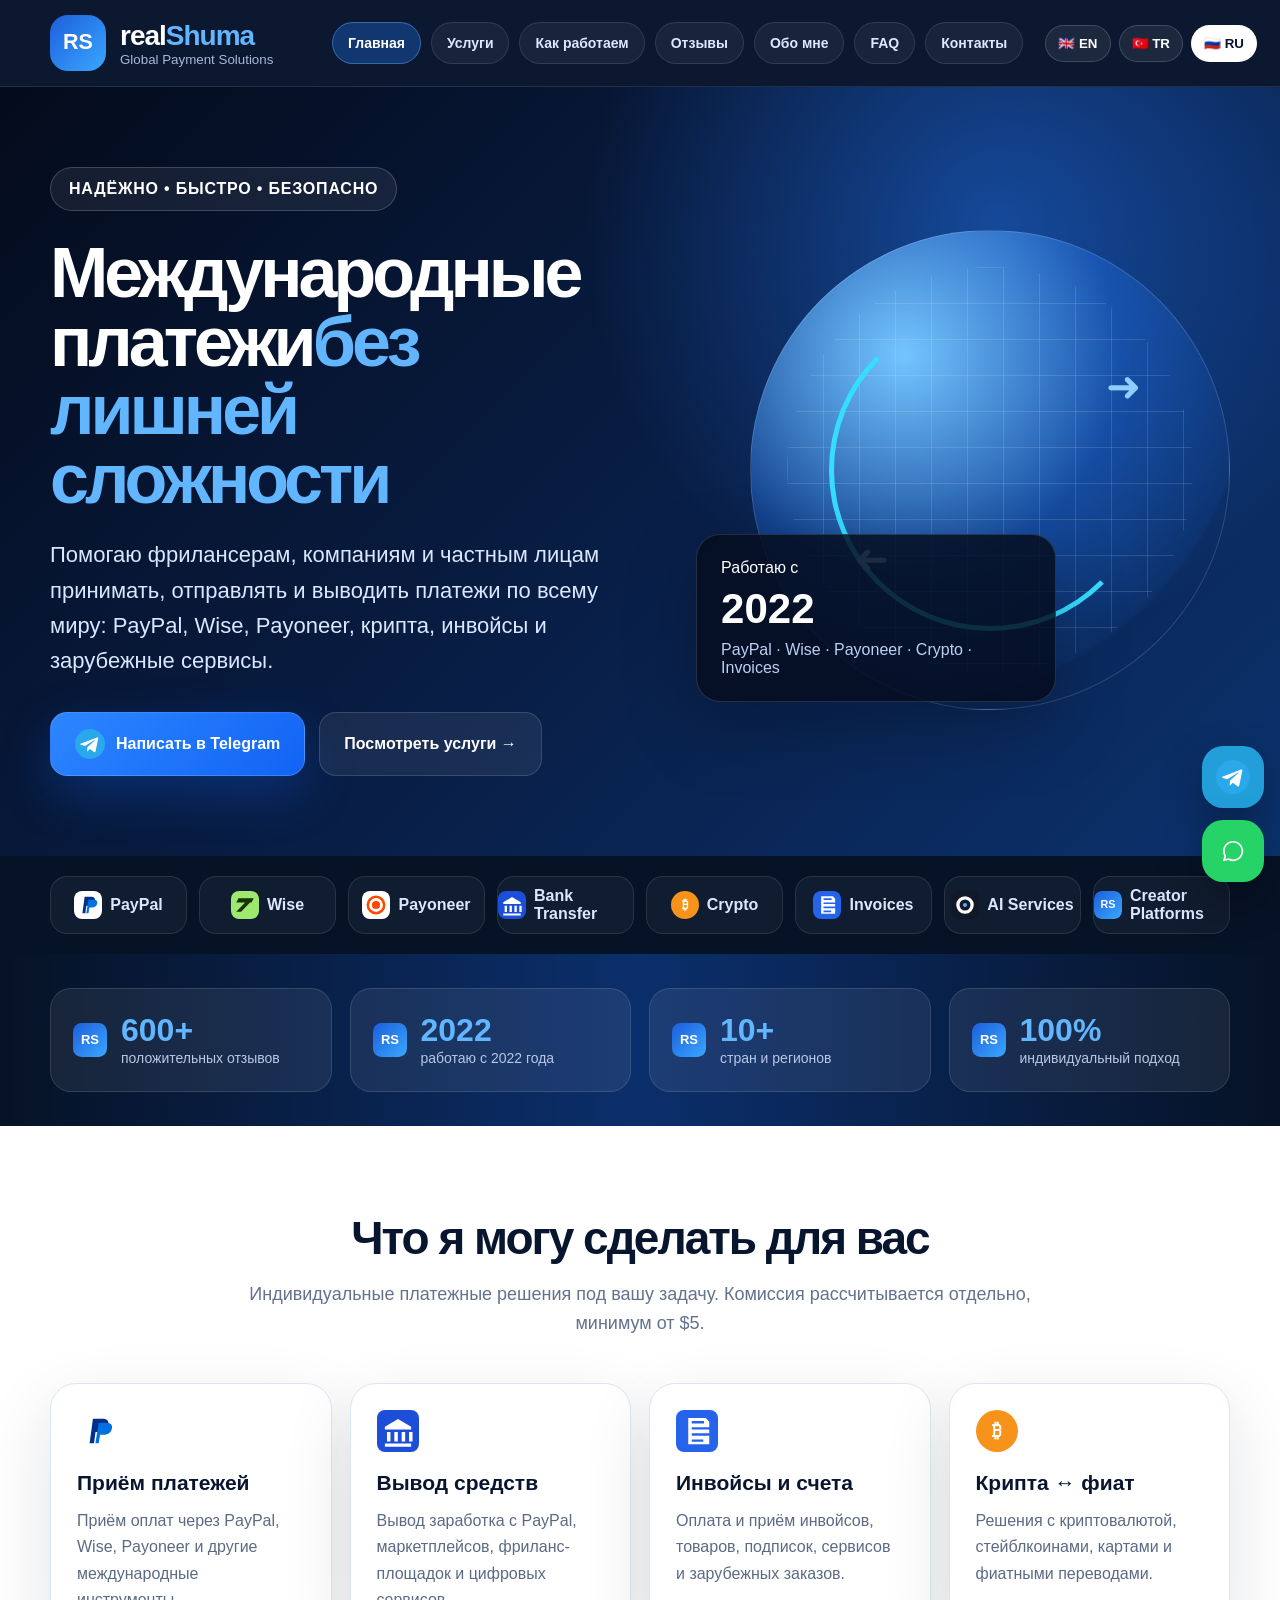
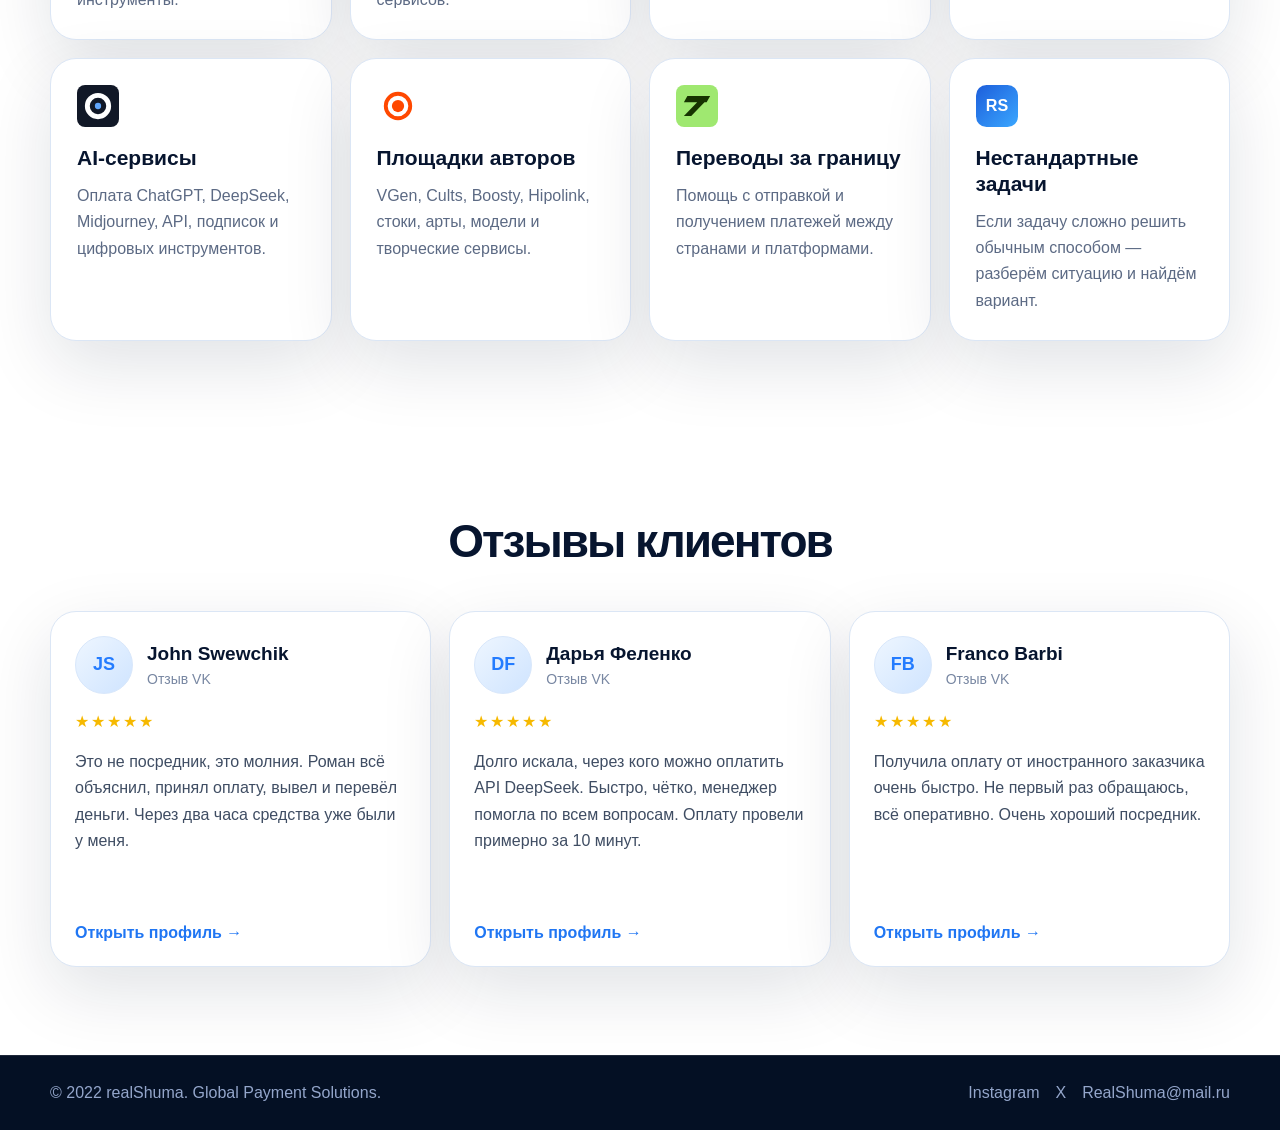
==== commit 52ffe166: "Add files via upload" ====
--- a/index.html
+++ b/index.html
@@ -1 +1 @@
-<!doctype html><html lang="ru"><head><meta charset="utf-8"><meta name="viewport" content="width=device-width,initial-scale=1"><title>FAQ — realShuma</title><meta name="description" content="realShuma — международные платежные решения: PayPal, Wise, Payoneer, крипта, инвойсы. Работаю с 2022 года."><meta property="og:title" content="FAQ — realShuma"><meta property="og:description" content="realShuma — международные платежные решения: PayPal, Wise, Payoneer, крипта, инвойсы. Работаю с 2022 года."><meta property="og:type" content="website"><meta property="og:image" content="assets/og.svg"><meta name="twitter:card" content="summary_large_image"><meta name="theme-color" content="#07142c"><link rel="icon" href="assets/favicon.svg" type="image/svg+xml"><link rel="stylesheet" href="style.css?v=901"></head><body class="ru"><header class="header"><div class="container nav"><a class="brand" href="index.html"><img class="logo-img" src="assets/logo-rs.svg" alt="RS"><div><b>real<span>Shuma</span></b><small>Global Payment Solutions</small></div></a><nav class="menu"><a class="" href="index.html"><span data-lang="ru">Главная</span><span data-lang="en">Home</span><span data-lang="tr">Ana</span></a><a class="" href="services.html"><span data-lang="ru">Услуги</span><span data-lang="en">Services</span><span data-lang="tr">Hizmet</span></a><a class="" href="process.html"><span data-lang="ru">Как работаем</span><span data-lang="en">Process</span><span data-lang="tr">Süreç</span></a><a class="" href="reviews.html"><span data-lang="ru">Отзывы</span><span data-lang="en">Reviews</span><span data-lang="tr">Yorum</span></a><a class="" href="about.html"><span data-lang="ru">Обо мне</span><span data-lang="en">About</span><span data-lang="tr">Hakkımda</span></a><a class="active" href="faq.html"><span data-lang="ru">FAQ</span><span data-lang="en">FAQ</span><span data-lang="tr">SSS</span></a><a class="" href="contact.html"><span data-lang="ru">Контакты</span><span data-lang="en">Contact</span><span data-lang="tr">İletişim</span></a></nav><div class="langs"><button id="b-en" onclick="setLang('en')">🇬🇧 EN</button><button id="b-tr" onclick="setLang('tr')">🇹🇷 TR</button><button id="b-ru" onclick="setLang('ru')">🇷🇺 RU</button></div></div></header><section class="pagehero"><div class="container"><div class="crumb">realShuma / FAQ</div><h1><span data-lang="ru">FAQ</span><span data-lang="en">FAQ</span><span data-lang="tr">SSS</span></h1><p class="lead"><span data-lang="ru">Частые вопросы по условиям, срокам и сервисам.</span><span data-lang="en">Common questions about terms, timing and services.</span><span data-lang="tr">Şartlar, süreler ve servislerle ilgili sık sorular.</span></p></div></section><section class="section white"><div class="container"><div class="faq"><details open><summary><span data-lang="ru">Какая комиссия?</span><span data-lang="en">What is the fee?</span><span data-lang="tr">Komisyon ne kadar?</span></summary><p data-lang="ru">Комиссия рассчитывается индивидуально под задачу. Минимальная комиссия — от $5.</p><p data-lang="en">The fee is calculated individually. Minimum fee starts from $5.</p><p data-lang="tr">Komisyon işleme göre hesaplanır. Minimum $5.</p></details><details><summary><span data-lang="ru">С какими сервисами работаете?</span><span data-lang="en">Which services do you work with?</span><span data-lang="tr">Hangi servislerle çalışıyorsunuz?</span></summary><p data-lang="ru">PayPal, Wise, Payoneer, крипта, инвойсы, AI-сервисы, API, маркетплейсы, VGen, Cults и другие зарубежные платформы.</p><p data-lang="en">PayPal, Wise, Payoneer, crypto, invoices, AI services, APIs, marketplaces, VGen, Cults and other international platforms.</p><p data-lang="tr">PayPal, Wise, Payoneer, kripto, faturalar, AI servisleri, API, pazar yerleri, VGen, Cults ve diğer platformlar.</p></details></div></div></section><div class="float"><a href="https://t.me/realshuma" target="_blank" aria-label="Telegram"><img src="assets/telegram.svg" alt=""></a><a class="wa" href="https://wa.me/79042220808" target="_blank" aria-label="WhatsApp"><img src="assets/whatsapp.svg" alt=""></a></div><footer><div class="container"><div>© 2022 realShuma. Global Payment Solutions.</div><div class="legal"><a href="https://www.instagram.com/realshuma" target="_blank">Instagram</a><a href="https://x.com/realshuma" target="_blank">X</a><a href="mailto:RealShuma@mail.ru">RealShuma@mail.ru</a></div></div></footer><script src="script.js?v=901"></script></body></html>+<!doctype html><html lang="ru"><head><meta charset="utf-8"><meta name="viewport" content="width=device-width,initial-scale=1"><title>realShuma — Global Payment Solutions</title><meta name="description" content="realShuma — международные платежные решения: PayPal, Wise, Payoneer, крипта, инвойсы. Работаю с 2022 года."><meta property="og:title" content="realShuma — Global Payment Solutions"><meta property="og:description" content="realShuma — международные платежные решения: PayPal, Wise, Payoneer, крипта, инвойсы. Работаю с 2022 года."><meta property="og:type" content="website"><meta property="og:image" content="og.svg"><meta name="twitter:card" content="summary_large_image"><meta name="theme-color" content="#07142c"><link rel="icon" href="favicon.svg" type="image/svg+xml"><link rel="stylesheet" href="style.css?v=901"></head><body class="ru"><header class="header"><div class="container nav"><a class="brand" href="index.html"><img class="logo-img" src="logo-rs.svg" alt="RS"><div><b>real<span>Shuma</span></b><small>Global Payment Solutions</small></div></a><nav class="menu"><a class="active" href="index.html"><span data-lang="ru">Главная</span><span data-lang="en">Home</span><span data-lang="tr">Ana</span></a><a class="" href="services.html"><span data-lang="ru">Услуги</span><span data-lang="en">Services</span><span data-lang="tr">Hizmet</span></a><a class="" href="process.html"><span data-lang="ru">Как работаем</span><span data-lang="en">Process</span><span data-lang="tr">Süreç</span></a><a class="" href="reviews.html"><span data-lang="ru">Отзывы</span><span data-lang="en">Reviews</span><span data-lang="tr">Yorum</span></a><a class="" href="about.html"><span data-lang="ru">Обо мне</span><span data-lang="en">About</span><span data-lang="tr">Hakkımda</span></a><a class="" href="faq.html"><span data-lang="ru">FAQ</span><span data-lang="en">FAQ</span><span data-lang="tr">SSS</span></a><a class="" href="contact.html"><span data-lang="ru">Контакты</span><span data-lang="en">Contact</span><span data-lang="tr">İletişim</span></a></nav><div class="langs"><button id="b-en" onclick="setLang('en')">🇬🇧 EN</button><button id="b-tr" onclick="setLang('tr')">🇹🇷 TR</button><button id="b-ru" onclick="setLang('ru')">🇷🇺 RU</button></div></div></header><section class="hero"><div class="container hero-grid"><div><div class="badge"><span data-lang="ru">Надёжно • быстро • безопасно</span><span data-lang="en">Reliable • fast • secure</span><span data-lang="tr">Güvenilir • hızlı • güvenli</span></div><h1><span data-lang="ru">Международные платежи</span><span data-lang="en">Global payments</span><span data-lang="tr">Global ödemeler</span><span class="blue" data-lang="ru">без лишней сложности</span><span class="blue" data-lang="en">made simple</span><span class="blue" data-lang="tr">daha kolay</span></h1><p class="lead" data-lang="ru">Помогаю фрилансерам, компаниям и частным лицам принимать, отправлять и выводить платежи по всему миру: PayPal, Wise, Payoneer, крипта, инвойсы и зарубежные сервисы.</p><p class="lead" data-lang="en">I help freelancers, businesses and individuals receive, send and withdraw payments worldwide: PayPal, Wise, Payoneer, crypto, invoices and international digital services.</p><p class="lead" data-lang="tr">Freelancerlar, şirketler ve bireyler için global ödeme çözümleri: PayPal, Wise, Payoneer, kripto, faturalar ve uluslararası servisler.</p><div class="buttons"><a class="btn primary" href="https://t.me/realshuma" target="_blank"><img class="icon-img" src="telegram.svg"> <span data-lang="ru">Написать в Telegram</span><span data-lang="en">Contact on Telegram</span><span data-lang="tr">Telegram ile yaz</span></a><a class="btn ghost" href="services.html"><span data-lang="ru">Посмотреть услуги →</span><span data-lang="en">View services →</span><span data-lang="tr">Hizmetleri gör →</span></a></div></div><div class="visual"><div class="globe"><div class="orbit"></div></div><div class="since"><span data-lang="ru">Работаю с</span><span data-lang="en">Since</span><span data-lang="tr">Başlangıç</span><b>2022</b><p>PayPal · Wise · Payoneer · Crypto · Invoices</p></div></div></div></section><section class="strip"><div class="container strip-grid"><div class="mini"><img src="paypal.svg">PayPal</div><div class="mini"><img src="wise.svg">Wise</div><div class="mini"><img src="payoneer.svg">Payoneer</div><div class="mini"><img src="bank.svg">Bank Transfer</div><div class="mini"><img src="bitcoin.svg">Crypto</div><div class="mini"><img src="invoice.svg">Invoices</div><div class="mini"><img src="ai.svg">AI Services</div><div class="mini"><img src="logo-rs.svg">Creator Platforms</div></div></section><section class="stats"><div class="container stats-grid"><div class="stat"><img src="logo-rs.svg"><div><b>600+</b><span data-lang="ru">положительных отзывов</span><span data-lang="en">positive reviews</span><span data-lang="tr">olumlu yorum</span></div></div><div class="stat"><img src="logo-rs.svg"><div><b>2022</b><span data-lang="ru">работаю с 2022 года</span><span data-lang="en">working since 2022</span><span data-lang="tr">2022den beri</span></div></div><div class="stat"><img src="logo-rs.svg"><div><b>10+</b><span data-lang="ru">стран и регионов</span><span data-lang="en">countries and regions</span><span data-lang="tr">ülke ve bölge</span></div></div><div class="stat"><img src="logo-rs.svg"><div><b>100%</b><span data-lang="ru">индивидуальный подход</span><span data-lang="en">individual approach</span><span data-lang="tr">kişisel yaklaşım</span></div></div></div></section><section class="section white"><div class="container"><div class="head"><h2 data-lang="ru">Что я могу сделать для вас</h2><h2 data-lang="en">What I can do for you</h2><h2 data-lang="tr">Sizin için neler yapabilirim</h2><p data-lang="ru">Индивидуальные платежные решения под вашу задачу. Комиссия рассчитывается отдельно, минимум от $5.</p><p data-lang="en">Individual payment solutions for your task. Fee is calculated separately, minimum from $5.</p><p data-lang="tr">İhtiyacınıza özel ödeme çözümleri. Komisyon ayrıca hesaplanır, minimum $5.</p></div><div class="cards"><div class="card"><img class="icon" src="paypal.svg" alt=""><h3 data-lang="ru">Приём платежей</h3><h3 data-lang="en">Receive payments</h3><h3 data-lang="tr">Ödeme alma</h3><p data-lang="ru">Приём оплат через PayPal, Wise, Payoneer и другие международные инструменты.</p><p data-lang="en">Receive payments via PayPal, Wise, Payoneer and other international tools.</p><p data-lang="tr">PayPal, Wise, Payoneer ve diğer araçlarla ödeme alma.</p></div><div class="card"><img class="icon" src="bank.svg" alt=""><h3 data-lang="ru">Вывод средств</h3><h3 data-lang="en">Withdraw funds</h3><h3 data-lang="tr">Para çekme</h3><p data-lang="ru">Вывод заработка с PayPal, маркетплейсов, фриланс-площадок и цифровых сервисов.</p><p data-lang="en">Withdraw funds from PayPal, marketplaces, freelance platforms and digital services.</p><p data-lang="tr">PayPal, pazar yerleri ve dijital servislerden para çekme.</p></div><div class="card"><img class="icon" src="invoice.svg" alt=""><h3 data-lang="ru">Инвойсы и счета</h3><h3 data-lang="en">Invoices</h3><h3 data-lang="tr">Faturalar</h3><p data-lang="ru">Оплата и приём инвойсов, товаров, подписок, сервисов и зарубежных заказов.</p><p data-lang="en">Pay and receive invoices, subscriptions, services and foreign orders.</p><p data-lang="tr">Fatura, abonelik, servis ve yurtdışı sipariş ödemeleri.</p></div><div class="card"><img class="icon" src="bitcoin.svg" alt=""><h3 data-lang="ru">Крипта ↔ фиат</h3><h3 data-lang="en">Crypto ↔ fiat</h3><h3 data-lang="tr">Kripto ↔ fiat</h3><p data-lang="ru">Решения с криптовалютой, стейблкоинами, картами и фиатными переводами.</p><p data-lang="en">Solutions with crypto, stablecoins, cards and fiat transfers.</p><p data-lang="tr">Kripto, stablecoin, kart ve fiat transfer çözümleri.</p></div><div class="card"><img class="icon" src="ai.svg" alt=""><h3 data-lang="ru">AI-сервисы</h3><h3 data-lang="en">AI services</h3><h3 data-lang="tr">AI servisleri</h3><p data-lang="ru">Оплата ChatGPT, DeepSeek, Midjourney, API, подписок и цифровых инструментов.</p><p data-lang="en">Payments for ChatGPT, DeepSeek, Midjourney, APIs and subscriptions.</p><p data-lang="tr">ChatGPT, DeepSeek, Midjourney, API ve abonelik ödemeleri.</p></div><div class="card"><img class="icon" src="payoneer.svg" alt=""><h3 data-lang="ru">Площадки авторов</h3><h3 data-lang="en">Creator platforms</h3><h3 data-lang="tr">İçerik platformları</h3><p data-lang="ru">VGen, Cults, Boosty, Hipolink, стоки, арты, модели и творческие сервисы.</p><p data-lang="en">VGen, Cults, Boosty, Hipolink, stock platforms and creator services.</p><p data-lang="tr">VGen, Cults, Boosty, Hipolink ve içerik platformları.</p></div><div class="card"><img class="icon" src="wise.svg" alt=""><h3 data-lang="ru">Переводы за границу</h3><h3 data-lang="en">Cross-border transfers</h3><h3 data-lang="tr">Uluslararası transfer</h3><p data-lang="ru">Помощь с отправкой и получением платежей между странами и платформами.</p><p data-lang="en">Help sending and receiving payments between countries and platforms.</p><p data-lang="tr">Ülkeler ve platformlar arasında ödeme desteği.</p></div><div class="card"><img class="icon" src="logo-rs.svg" alt=""><h3 data-lang="ru">Нестандартные задачи</h3><h3 data-lang="en">Custom tasks</h3><h3 data-lang="tr">Özel işler</h3><p data-lang="ru">Если задачу сложно решить обычным способом — разберём ситуацию и найдём вариант.</p><p data-lang="en">For non-standard tasks, we review the situation and find an option.</p><p data-lang="tr">Standart dışı işler için uygun çözüm bulunur.</p></div></div></div></section><section class="section white"><div class="container"><div class="head"><h2 data-lang="ru">Отзывы клиентов</h2><h2 data-lang="en">Client reviews</h2><h2 data-lang="tr">Müşteri yorumları</h2></div><div class="reviews"><article class="review"><div class="rt"><div class="avatar">JS</div><div><div class="name">John Swewchik</div><div class="src"><span data-lang="ru">Отзыв VK</span><span data-lang="en">VK review</span><span data-lang="tr">VK yorumu</span></div></div></div><div class="stars">★★★★★</div><p data-lang="ru">Это не посредник, это молния. Роман всё объяснил, принял оплату, вывел и перевёл деньги. Через два часа средства уже были у меня.</p><p data-lang="en">This is not just a payment partner — this is lightning-fast. Roman explained everything, received the payment, withdrew it and transferred the money. In two hours the funds were already with me.</p><p data-lang="tr">Bu sadece bir ödeme aracısı değil — gerçekten yıldırım gibi hızlı. Roman her şeyi açıkladı, ödemeyi aldı, çekti ve gönderdi. İki saat içinde para bendeydi.</p><a href="https://vk.ru/suwawowudattu" target="_blank"><span data-lang="ru">Открыть профиль →</span><span data-lang="en">Open profile →</span><span data-lang="tr">Profili aç →</span></a></article><article class="review"><div class="rt"><div class="avatar">DF</div><div><div class="name"><span data-lang="ru">Дарья Феленко</span><span data-lang="en">Daria Felenko</span><span data-lang="tr">Daria Felenko</span></div><div class="src"><span data-lang="ru">Отзыв VK</span><span data-lang="en">VK review</span><span data-lang="tr">VK yorumu</span></div></div></div><div class="stars">★★★★★</div><p data-lang="ru">Долго искала, через кого можно оплатить API DeepSeek. Быстро, чётко, менеджер помогла по всем вопросам. Оплату провели примерно за 10 минут.</p><p data-lang="en">I had been looking for someone who could help pay for the DeepSeek API. Everything was fast and clear. The payment took about 10 minutes.</p><p data-lang="tr">DeepSeek API ödemesi için uzun süre çözüm aradım. Her şey hızlı ve netti. Ödeme yaklaşık 10 dakika sürdü.</p><a href="https://vk.ru/filinbro" target="_blank"><span data-lang="ru">Открыть профиль →</span><span data-lang="en">Open profile →</span><span data-lang="tr">Profili aç →</span></a></article><article class="review"><div class="rt"><div class="avatar">FB</div><div><div class="name">Franco Barbi</div><div class="src"><span data-lang="ru">Отзыв VK</span><span data-lang="en">VK review</span><span data-lang="tr">VK yorumu</span></div></div></div><div class="stars">★★★★★</div><p data-lang="ru">Получила оплату от иностранного заказчика очень быстро. Не первый раз обращаюсь, всё оперативно. Очень хороший посредник.</p><p data-lang="en">I received a payment from a foreign client very quickly. It is not my first time working with Roman — everything is always fast and professional.</p><p data-lang="tr">Yabancı müşteriden ödemeyi çok hızlı aldım. Roman ile ilk kez çalışmıyorum — her şey hızlı ve profesyonel.</p><a href="https://vk.ru/leviackerman_01" target="_blank"><span data-lang="ru">Открыть профиль →</span><span data-lang="en">Open profile →</span><span data-lang="tr">Profili aç →</span></a></article></div></div></section><div class="float"><a href="https://t.me/realshuma" target="_blank" aria-label="Telegram"><img src="telegram.svg" alt=""></a><a class="wa" href="https://wa.me/79042220808" target="_blank" aria-label="WhatsApp"><img src="whatsapp.svg" alt=""></a></div><footer><div class="container"><div>© 2022 realShuma. Global Payment Solutions.</div><div class="legal"><a href="https://www.instagram.com/realshuma" target="_blank">Instagram</a><a href="https://x.com/realshuma" target="_blank">X</a><a href="mailto:RealShuma@mail.ru">RealShuma@mail.ru</a></div></div></footer><script src="script.js?v=901"></script></body></html>
--- a/style.css
+++ b/style.css
@@ -1 +1 @@
-<!doctype html><html lang="ru"><head><meta charset="utf-8"><meta name="viewport" content="width=device-width,initial-scale=1"><title>Services — realShuma</title><meta name="description" content="realShuma — международные платежные решения: PayPal, Wise, Payoneer, крипта, инвойсы. Работаю с 2022 года."><meta property="og:title" content="Services — realShuma"><meta property="og:description" content="realShuma — международные платежные решения: PayPal, Wise, Payoneer, крипта, инвойсы. Работаю с 2022 года."><meta property="og:type" content="website"><meta property="og:image" content="assets/og.svg"><meta name="twitter:card" content="summary_large_image"><meta name="theme-color" content="#07142c"><link rel="icon" href="assets/favicon.svg" type="image/svg+xml"><link rel="stylesheet" href="style.css?v=901"></head><body class="ru"><header class="header"><div class="container nav"><a class="brand" href="index.html"><img class="logo-img" src="assets/logo-rs.svg" alt="RS"><div><b>real<span>Shuma</span></b><small>Global Payment Solutions</small></div></a><nav class="menu"><a class="" href="index.html"><span data-lang="ru">Главная</span><span data-lang="en">Home</span><span data-lang="tr">Ana</span></a><a class="active" href="services.html"><span data-lang="ru">Услуги</span><span data-lang="en">Services</span><span data-lang="tr">Hizmet</span></a><a class="" href="process.html"><span data-lang="ru">Как работаем</span><span data-lang="en">Process</span><span data-lang="tr">Süreç</span></a><a class="" href="reviews.html"><span data-lang="ru">Отзывы</span><span data-lang="en">Reviews</span><span data-lang="tr">Yorum</span></a><a class="" href="about.html"><span data-lang="ru">Обо мне</span><span data-lang="en">About</span><span data-lang="tr">Hakkımda</span></a><a class="" href="faq.html"><span data-lang="ru">FAQ</span><span data-lang="en">FAQ</span><span data-lang="tr">SSS</span></a><a class="" href="contact.html"><span data-lang="ru">Контакты</span><span data-lang="en">Contact</span><span data-lang="tr">İletişim</span></a></nav><div class="langs"><button id="b-en" onclick="setLang('en')">🇬🇧 EN</button><button id="b-tr" onclick="setLang('tr')">🇹🇷 TR</button><button id="b-ru" onclick="setLang('ru')">🇷🇺 RU</button></div></div></header><section class="pagehero"><div class="container"><div class="crumb">realShuma / Services</div><h1><span data-lang="ru">Услуги</span><span data-lang="en">Services</span><span data-lang="tr">Hizmetler</span></h1><p class="lead"><span data-lang="ru">PayPal, Wise, Payoneer, крипта, инвойсы, AI-сервисы и нестандартные задачи.</span><span data-lang="en">PayPal, Wise, Payoneer, crypto, invoices, AI services and custom tasks.</span><span data-lang="tr">PayPal, Wise, Payoneer, kripto, faturalar, AI servisleri ve özel işler.</span></p></div></section><section class="section white"><div class="container"><div class="cards"><div class="card"><img class="icon" src="assets/paypal.svg" alt=""><h3 data-lang="ru">Приём платежей</h3><h3 data-lang="en">Receive payments</h3><h3 data-lang="tr">Ödeme alma</h3><p data-lang="ru">Приём оплат через PayPal, Wise, Payoneer и другие международные инструменты.</p><p data-lang="en">Receive payments via PayPal, Wise, Payoneer and other international tools.</p><p data-lang="tr">PayPal, Wise, Payoneer ve diğer araçlarla ödeme alma.</p></div><div class="card"><img class="icon" src="assets/bank.svg" alt=""><h3 data-lang="ru">Вывод средств</h3><h3 data-lang="en">Withdraw funds</h3><h3 data-lang="tr">Para çekme</h3><p data-lang="ru">Вывод заработка с PayPal, маркетплейсов, фриланс-площадок и цифровых сервисов.</p><p data-lang="en">Withdraw funds from PayPal, marketplaces, freelance platforms and digital services.</p><p data-lang="tr">PayPal, pazar yerleri ve dijital servislerden para çekme.</p></div><div class="card"><img class="icon" src="assets/invoice.svg" alt=""><h3 data-lang="ru">Инвойсы и счета</h3><h3 data-lang="en">Invoices</h3><h3 data-lang="tr">Faturalar</h3><p data-lang="ru">Оплата и приём инвойсов, товаров, подписок, сервисов и зарубежных заказов.</p><p data-lang="en">Pay and receive invoices, subscriptions, services and foreign orders.</p><p data-lang="tr">Fatura, abonelik, servis ve yurtdışı sipariş ödemeleri.</p></div><div class="card"><img class="icon" src="assets/bitcoin.svg" alt=""><h3 data-lang="ru">Крипта ↔ фиат</h3><h3 data-lang="en">Crypto ↔ fiat</h3><h3 data-lang="tr">Kripto ↔ fiat</h3><p data-lang="ru">Решения с криптовалютой, стейблкоинами, картами и фиатными переводами.</p><p data-lang="en">Solutions with crypto, stablecoins, cards and fiat transfers.</p><p data-lang="tr">Kripto, stablecoin, kart ve fiat transfer çözümleri.</p></div><div class="card"><img class="icon" src="assets/ai.svg" alt=""><h3 data-lang="ru">AI-сервисы</h3><h3 data-lang="en">AI services</h3><h3 data-lang="tr">AI servisleri</h3><p data-lang="ru">Оплата ChatGPT, DeepSeek, Midjourney, API, подписок и цифровых инструментов.</p><p data-lang="en">Payments for ChatGPT, DeepSeek, Midjourney, APIs and subscriptions.</p><p data-lang="tr">ChatGPT, DeepSeek, Midjourney, API ve abonelik ödemeleri.</p></div><div class="card"><img class="icon" src="assets/payoneer.svg" alt=""><h3 data-lang="ru">Площадки авторов</h3><h3 data-lang="en">Creator platforms</h3><h3 data-lang="tr">İçerik platformları</h3><p data-lang="ru">VGen, Cults, Boosty, Hipolink, стоки, арты, модели и творческие сервисы.</p><p data-lang="en">VGen, Cults, Boosty, Hipolink, stock platforms and creator services.</p><p data-lang="tr">VGen, Cults, Boosty, Hipolink ve içerik platformları.</p></div><div class="card"><img class="icon" src="assets/wise.svg" alt=""><h3 data-lang="ru">Переводы за границу</h3><h3 data-lang="en">Cross-border transfers</h3><h3 data-lang="tr">Uluslararası transfer</h3><p data-lang="ru">Помощь с отправкой и получением платежей между странами и платформами.</p><p data-lang="en">Help sending and receiving payments between countries and platforms.</p><p data-lang="tr">Ülkeler ve platformlar arasında ödeme desteği.</p></div><div class="card"><img class="icon" src="assets/logo-rs.svg" alt=""><h3 data-lang="ru">Нестандартные задачи</h3><h3 data-lang="en">Custom tasks</h3><h3 data-lang="tr">Özel işler</h3><p data-lang="ru">Если задачу сложно решить обычным способом — разберём ситуацию и найдём вариант.</p><p data-lang="en">For non-standard tasks, we review the situation and find an option.</p><p data-lang="tr">Standart dışı işler için uygun çözüm bulunur.</p></div></div></div></section><div class="float"><a href="https://t.me/realshuma" target="_blank" aria-label="Telegram"><img src="assets/telegram.svg" alt=""></a><a class="wa" href="https://wa.me/79042220808" target="_blank" aria-label="WhatsApp"><img src="assets/whatsapp.svg" alt=""></a></div><footer><div class="container"><div>© 2022 realShuma. Global Payment Solutions.</div><div class="legal"><a href="https://www.instagram.com/realshuma" target="_blank">Instagram</a><a href="https://x.com/realshuma" target="_blank">X</a><a href="mailto:RealShuma@mail.ru">RealShuma@mail.ru</a></div></div></footer><script src="script.js?v=901"></script></body></html>+:root{--dark:#07142c;--dark2:#0b234f;--blue:#237cff;--sky:#61b6ff;--bg:#f3f7fc;--text:#07152f;--muted:#63728d;--line:#dbe6f5;--shadow:0 24px 70px rgba(7,21,47,.12);--w:1180px}*{box-sizing:border-box}html{scroll-behavior:smooth}body{margin:0;background:var(--bg);color:var(--text);font-family:Arial,Helvetica,sans-serif}a{text-decoration:none;color:inherit}.container{width:min(var(--w),calc(100% - 36px));margin:auto}[data-lang]{display:none!important}body.ru [data-lang=ru],body.en [data-lang=en],body.tr [data-lang=tr]{display:revert!important}.icon-img{width:30px;height:30px}.header{position:sticky;top:0;z-index:50;background:rgba(7,20,44,.98);border-bottom:1px solid rgba(255,255,255,.1);backdrop-filter:blur(16px)}.nav{min-height:86px;display:grid;grid-template-columns:auto 1fr auto;align-items:center;gap:22px;padding:12px 0}.brand{display:flex;align-items:center;gap:14px;color:white;min-width:260px}.logo-img{width:56px;height:56px;border-radius:18px}.brand b{font-size:28px;letter-spacing:-1px}.brand b span{color:var(--sky)}.brand small{display:block;color:#aab8d8}.menu{display:flex;justify-content:center;gap:10px;color:#dce8ff;font-size:14px;font-weight:900}.menu a{padding:12px 15px;border-radius:999px;background:rgba(255,255,255,.055);border:1px solid rgba(255,255,255,.1);white-space:nowrap;transition:.2s}.menu a:hover,.menu .active{color:white;background:rgba(36,124,255,.3);border-color:rgba(95,179,255,.42)}.langs{display:flex;gap:8px;justify-content:flex-end}.langs button{border:1px solid rgba(255,255,255,.16);background:rgba(255,255,255,.07);color:white;border-radius:999px;padding:10px 12px;font-weight:900;cursor:pointer;white-space:nowrap}.langs .on{background:white;color:#07142c}.hero{background:radial-gradient(circle at 78% 18%,rgba(36,124,255,.45),transparent 35%),linear-gradient(135deg,#040b1b,#09204a 58%,#0b326e);color:white;overflow:hidden}.hero-grid{display:grid;grid-template-columns:1.05fr .95fr;gap:56px;align-items:center;min-height:670px;padding:80px 0}.badge{display:inline-flex;padding:12px 18px;border-radius:999px;border:1px solid rgba(255,255,255,.18);background:rgba(255,255,255,.07);font-weight:900;letter-spacing:.05em;text-transform:uppercase}h1{font-size:70px;line-height:.98;letter-spacing:-4px;margin:28px 0 24px}.blue{color:var(--sky);display:block}.lead{font-size:22px;line-height:1.6;color:#dbe7ff;max-width:690px;margin:0 0 34px}.buttons{display:flex;gap:14px;flex-wrap:wrap}.btn{display:inline-flex;align-items:center;justify-content:center;gap:11px;padding:16px 24px;border-radius:17px;font-weight:900;border:1px solid rgba(255,255,255,.14);transition:.22s}.btn:hover{transform:translateY(-2px)}.btn.primary{background:linear-gradient(135deg,#2d86ff,#1164f4);color:white;box-shadow:0 18px 50px rgba(15,103,255,.28)}.btn.ghost{background:rgba(255,255,255,.07);color:white}.visual{position:relative;height:520px}.globe{position:absolute;right:0;top:18px;width:480px;height:480px;border-radius:50%;background:radial-gradient(circle at 32% 26%,#75c5ff,#247cff55 45%,#247cff13 72%,transparent 73%);border:1px solid rgba(255,255,255,.15)}.globe:before{content:"";position:absolute;inset:36px;border-radius:50%;background-image:linear-gradient(rgba(255,255,255,.13) 1px,transparent 1px),linear-gradient(90deg,rgba(255,255,255,.13) 1px,transparent 1px);background-size:36px 36px;clip-path:circle(50%)}.orbit{position:absolute;inset:78px;border-radius:50%;border:5px solid transparent;border-left-color:#35ddff;border-bottom-color:#35ddff;animation:spin 13s linear infinite}.orbit:before,.orbit:after{content:"➜";position:absolute;color:#8fcfff;font-size:42px}.orbit:before{right:5px;top:48px}.orbit:after{left:20px;bottom:40px;transform:rotate(180deg)}@keyframes spin{to{transform:rotate(360deg)}}.since{position:absolute;left:0;bottom:30px;width:360px;background:rgba(5,13,30,.84);border:1px solid rgba(255,255,255,.13);border-radius:24px;padding:24px;box-shadow:0 24px 70px rgba(0,0,0,.25)}.since b{display:block;font-size:42px;color:white;margin:8px 0}.since p{margin:0;color:#bed0f2}.strip{background:#061226;color:white}.strip-grid{display:grid;grid-template-columns:repeat(8,1fr);gap:12px;padding:20px 0}.mini{min-height:58px;border:1px solid rgba(255,255,255,.1);border-radius:17px;background:rgba(255,255,255,.045);display:flex;align-items:center;justify-content:center;gap:8px;font-weight:900;color:#dbe7ff}.mini img{width:28px;height:28px;border-radius:8px}.section{padding:88px 0}.white{background:white}.dark{background:var(--dark);color:white}.head{max-width:850px;margin:0 auto 44px;text-align:center}.head h2{font-size:46px;line-height:1.08;letter-spacing:-2px;margin:0 0 16px}.head p{font-size:18px;line-height:1.65;color:var(--muted);margin:0}.dark .head p{color:#aebfe0}.pagehero{background:linear-gradient(135deg,#040b1b,#09204a 65%,#0b326e);color:white;padding:86px 0 66px}.pagehero h1{font-size:60px;margin-bottom:18px}.crumb{color:#a7b9dc;font-weight:800;margin-bottom:18px}.cards{display:grid;grid-template-columns:repeat(4,1fr);gap:18px}.card{background:#fff;border:1px solid var(--line);border-radius:26px;padding:26px;box-shadow:var(--shadow);min-height:246px;display:flex;flex-direction:column}.card .icon{width:42px;height:42px;margin-bottom:18px}.card h3{margin:0 0 12px;font-size:21px;line-height:1.22}.card p{margin:0;color:#5c6a84;line-height:1.65;font-size:16px}.dark .card{background:rgba(255,255,255,.075);border-color:rgba(255,255,255,.12);box-shadow:none}.dark .card p{color:#c0cdea}.stats{background:linear-gradient(90deg,#061226,#0b2f6c,#061226);color:white;padding:34px 0}.stats-grid{display:grid;grid-template-columns:repeat(4,1fr);gap:18px}.stat{display:flex;align-items:center;gap:14px;background:rgba(255,255,255,.07);border:1px solid rgba(255,255,255,.12);border-radius:21px;padding:22px;min-height:104px}.stat img{width:34px;height:34px}.stat b{font-size:32px;color:var(--sky);display:block}.stat span{color:#b8c7e7;font-size:14px;line-height:1.35}.steps{display:grid;grid-template-columns:repeat(3,1fr);gap:20px}.step{background:rgba(255,255,255,.075);border:1px solid rgba(255,255,255,.12);border-radius:25px;padding:29px;min-height:260px}.num{width:48px;height:48px;border-radius:50%;display:grid;place-items:center;background:var(--blue);font-weight:900;margin-bottom:17px}.step h3{margin:0 0 12px;font-size:23px}.step p{margin:0;color:#b8c7e7;line-height:1.7}.reviews{display:grid;grid-template-columns:repeat(3,1fr);gap:18px}.review{background:#fff;border:1px solid var(--line);border-radius:26px;padding:24px;box-shadow:var(--shadow);min-height:356px;display:flex;flex-direction:column}.rt{display:flex;gap:14px;align-items:center}.avatar{width:58px;height:58px;border-radius:50%;background:linear-gradient(135deg,#eef6ff,#cfe4ff);border:1px solid #d8e7fb;display:grid;place-items:center;color:#247cff;font-weight:900;font-size:18px;flex:none}.name{font-size:19px;font-weight:900;line-height:1.25}.src{color:#7887a2;font-size:14px;margin-top:5px}.stars{color:#f6b900;letter-spacing:2px;margin:18px 0}.review p{color:#3f4d63;line-height:1.65;margin:0 0 22px}.review a{margin-top:auto;color:#2076f3;font-weight:900}.about-grid,.contact{display:grid;grid-template-columns:1fr 1fr;gap:22px}.darkcard{background:rgba(255,255,255,.075);border:1px solid rgba(255,255,255,.12);border-radius:28px;padding:30px;min-height:178px}.darkcard p{color:#dbe7ff;line-height:1.7;font-size:18px}.check{display:grid;gap:14px}.check div:before{content:"✓";color:#24d47c;font-weight:900;margin-right:10px}.faq{max-width:930px;margin:auto;display:grid;gap:14px}details{background:white;border:1px solid var(--line);border-radius:18px;padding:20px;box-shadow:0 14px 40px rgba(12,31,68,.06)}summary{font-weight:900;font-size:18px;cursor:pointer}details p{color:#5c6a84;line-height:1.65}.contact{grid-template-columns:repeat(5,1fr)}.contact .darkcard{display:flex;flex-direction:column;justify-content:center}.contact a{display:flex;align-items:center;gap:10px;margin:12px 0;color:#dbe7ff;line-height:1.4}.contact img{width:30px;height:30px;border-radius:8px}footer{background:#041024;color:#94a6cb;padding:28px 0;border-top:1px solid rgba(255,255,255,.1)}footer .container{display:flex;justify-content:space-between;gap:15px;flex-wrap:wrap}.legal{display:flex;gap:16px;flex-wrap:wrap}.float{position:fixed;right:16px;bottom:18px;z-index:80;display:grid;gap:12px}.float a{width:62px;height:62px;border-radius:21px;display:grid;place-items:center;box-shadow:0 18px 44px rgba(0,0,0,.30);background:#229ed9}.float a img{width:34px;height:34px}.float .wa{background:#25d366}.reveal{opacity:0;transform:translateY(22px);transition:.7s ease}.reveal.visible{opacity:1;transform:none}@media(max-width:1050px){.nav{grid-template-columns:1fr;gap:14px}.brand{min-width:0}.langs{order:2;justify-content:flex-start}.menu{order:3;justify-content:flex-start;overflow:visible;gap:7px;flex-wrap:nowrap}.menu a{font-size:13px;padding:10px 13px}.hero-grid{grid-template-columns:1fr;min-height:auto}.visual{height:420px}.globe{left:50%;right:auto;transform:translateX(-50%);width:380px;height:380px}.since{left:50%;transform:translateX(-50%);width:min(340px,100%)}.strip-grid{grid-template-columns:repeat(4,1fr)}.cards{grid-template-columns:repeat(2,1fr)}.reviews{grid-template-columns:repeat(2,1fr)}.stats-grid,.steps,.about-grid{grid-template-columns:1fr}.contact{grid-template-columns:repeat(2,1fr)}}@media(max-width:640px){.container{width:calc(100% - 28px)}.nav{padding:18px 0}.brand{gap:12px}.brand b{font-size:29px}.brand small{font-size:17px;max-width:none}.logo-img{width:90px;height:90px;border-radius:24px}.langs{display:grid;grid-template-columns:repeat(3,1fr);width:100%;gap:8px}.langs button{padding:10px 8px;font-size:14px}.menu{width:100%;display:grid;grid-template-columns:repeat(4,1fr);gap:8px}.menu a{display:flex;align-items:center;justify-content:center;text-align:center;min-height:44px;font-size:12px;padding:8px 5px;white-space:normal;line-height:1.15}.menu a:nth-child(n+5){font-size:11px}h1,.pagehero h1{font-size:42px;letter-spacing:-2.2px;line-height:1.05}.lead{font-size:20px;line-height:1.55}.buttons{display:grid}.btn{width:100%}.cards,.reviews{grid-template-columns:1fr}.head h2{font-size:36px}.section{padding:66px 0}.strip-grid{grid-template-columns:repeat(2,1fr)}.float a{width:58px;height:58px}.stats-grid{gap:12px}.stat{padding:18px}.stat b{font-size:30px}.contact{grid-template-columns:1fr}.card,.review,.darkcard{min-height:auto}.visual{height:360px}.globe{width:310px;height:310px}.since{bottom:12px}.pagehero{padding:64px 0 50px}}@media(max-width:390px){.brand b{font-size:27px}.brand small{font-size:15px}.logo-img{width:80px;height:80px}.menu a{font-size:11px;padding:7px 4px}.langs button{font-size:13px}h1,.pagehero h1{font-size:38px}.lead{font-size:18px}}
